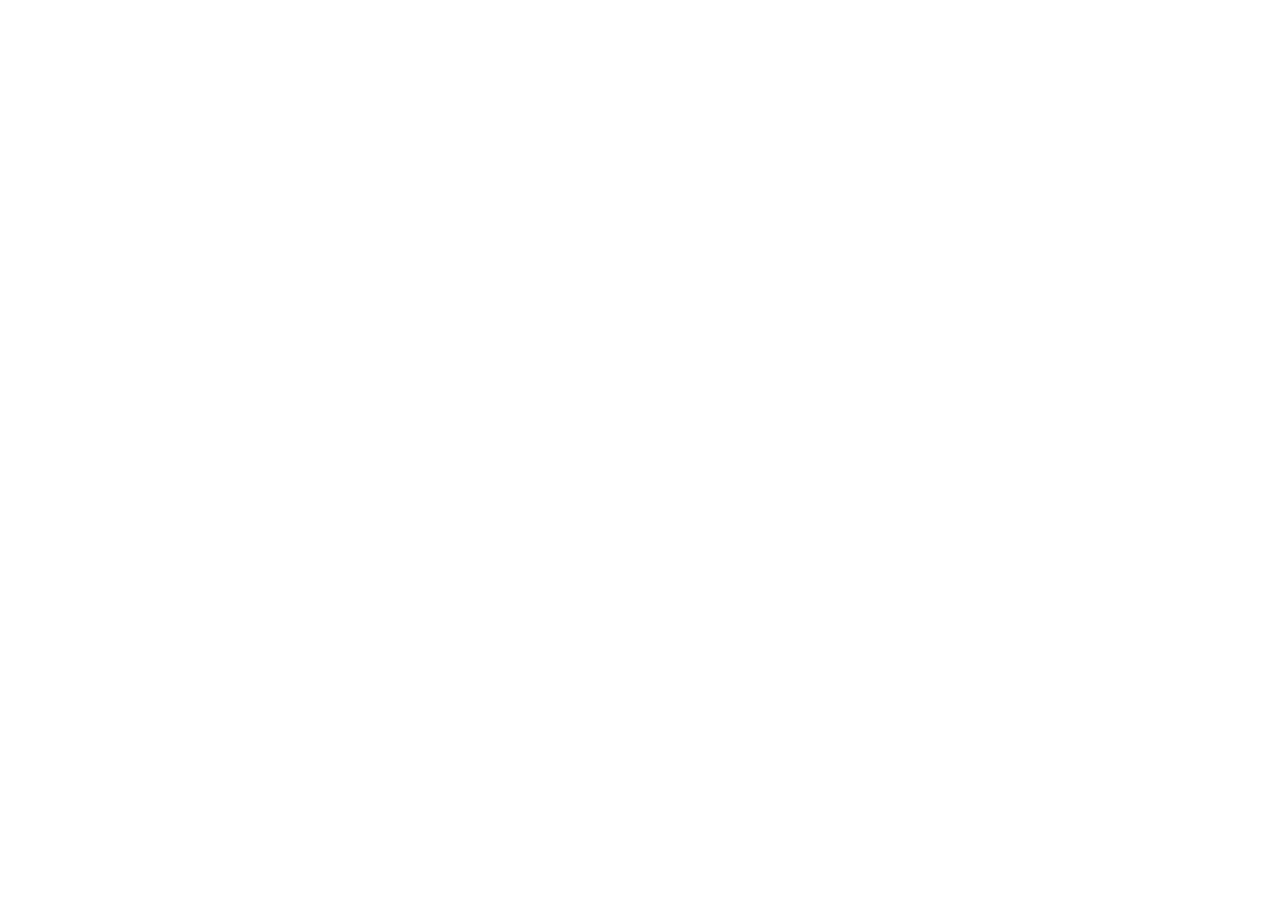
==== index.html @ a7c4357a "Add files via upload" ====
<!doctype html>
<html lang="en" class="scroll-smooth">
  <head>
    <meta charset="UTF-8" />
    <meta name="viewport" content="width=device-width, initial-scale=1.0" />
    <title>Khukuri Arena – Free Fire Tournament App for Android</title>
    <meta
      name="description"
      content="Download Khukuri Arena APK (v1.0) – Nepal's dedicated Free Fire tournament app. Compete in daily custom rooms, track match points, and win prize pools via eSewa & Khalti."
    />
    <meta name="keywords" content="Khukuri Arena, Free Fire tournament Nepal, Free Fire custom room Nepal, download Khukuri Arena APK, Free Fire esports Nepal, eSewa Free Fire, Khalti Free Fire" />
    <meta name="author" content="Duo Pixel Studio" />
    <meta name="robots" content="index, follow" />
    <meta name="theme-color" content="#0a0a0a" />

    <!-- Canonical URL placeholder -->
    <link rel="canonical" href="https://khukuriarena.com/" id="canonical-url" />

    <!-- Favicon using official Khukuri Arena logo -->
    <link rel="icon" type="image/png" href="/Khukuri_Arena_Logo_512x512.png" />
    <link rel="apple-touch-icon" href="/Khukuri_Arena_Logo_512x512.png" />

    <!-- Open Graph Metadata -->
    <meta property="og:type" content="website" />
    <meta property="og:site_name" content="Khukuri Arena" />
    <meta property="og:title" content="Khukuri Arena – Free Fire Tournament App for Android" />
    <meta
      property="og:description"
      content="Download Khukuri Arena APK (v1.0) – Compete in Free Fire custom room tournaments, track player points, and claim your victory with Khukuri Arena."
    />
    <meta property="og:image" content="/Khukuri_Arena_Logo_512x512.png" />
    <meta property="og:url" content="https://khukuriarena.com/" />

    <!-- Twitter / X Card Metadata -->
    <meta name="twitter:card" content="summary_large_image" />
    <meta name="twitter:title" content="Khukuri Arena – Free Fire Tournament App for Android" />
    <meta
      name="twitter:description"
      content="Download Khukuri Arena APK (v1.0) – Nepal's Free Fire tournament platform. Daily custom matches, secure room access, and instant wallet rewards."
    />
    <meta name="twitter:image" content="/Khukuri_Arena_Logo_512x512.png" />

    <!-- Google Fonts for Esports Display and Legible Body -->
    <link rel="preconnect" href="https://fonts.googleapis.com" />
    <link rel="preconnect" href="https://fonts.gstatic.com" crossorigin />
    <link
      href="https://fonts.googleapis.com/css2?family=Plus+Jakarta+Sans:wght@400;500;600;700&family=Rajdhani:wght@600;700;800&display=swap"
      rel="stylesheet"
    />

    <!-- SoftwareApplication Schema.org JSON-LD Structured Data -->
    <script type="application/ld+json">
    {
      "@context": "https://schema.org",
      "@type": "SoftwareApplication",
      "name": "Khukuri Arena",
      "headline": "Khukuri Arena – Free Fire Tournament App for Android",
      "applicationCategory": "GameApplication",
      "operatingSystem": "Android",
      "fileSize": "27.5MB",
      "softwareVersion": "1.0",
      "description": "Android esports tournament application for Free Fire players in Nepal. Offers scheduled match rooms, points tracking, and local payment integration with eSewa and Khalti.",
      "image": "https://khukuriarena.com/Khukuri_Arena_Logo_512x512.png",
      "screenshot": "https://khukuriarena.com/Khukuri_Arena_Logo_512x512.png",
      "author": {
        "@type": "Organization",
        "name": "Duo Pixel Studio"
      },
      "offers": {
        "@type": "Offer",
        "price": "0",
        "priceCurrency": "NPR"
      },
      "downloadUrl": "https://khukuriarena.com/#download"
    }
    </script>
  </head>
  <body class="bg-[#070709] text-[#e2e8f0] font-sans antialiased selection:bg-red-600 selection:text-white">
    <div id="root"></div>
    <script type="module" src="/src/main.tsx"></script>
  </body>
</html>
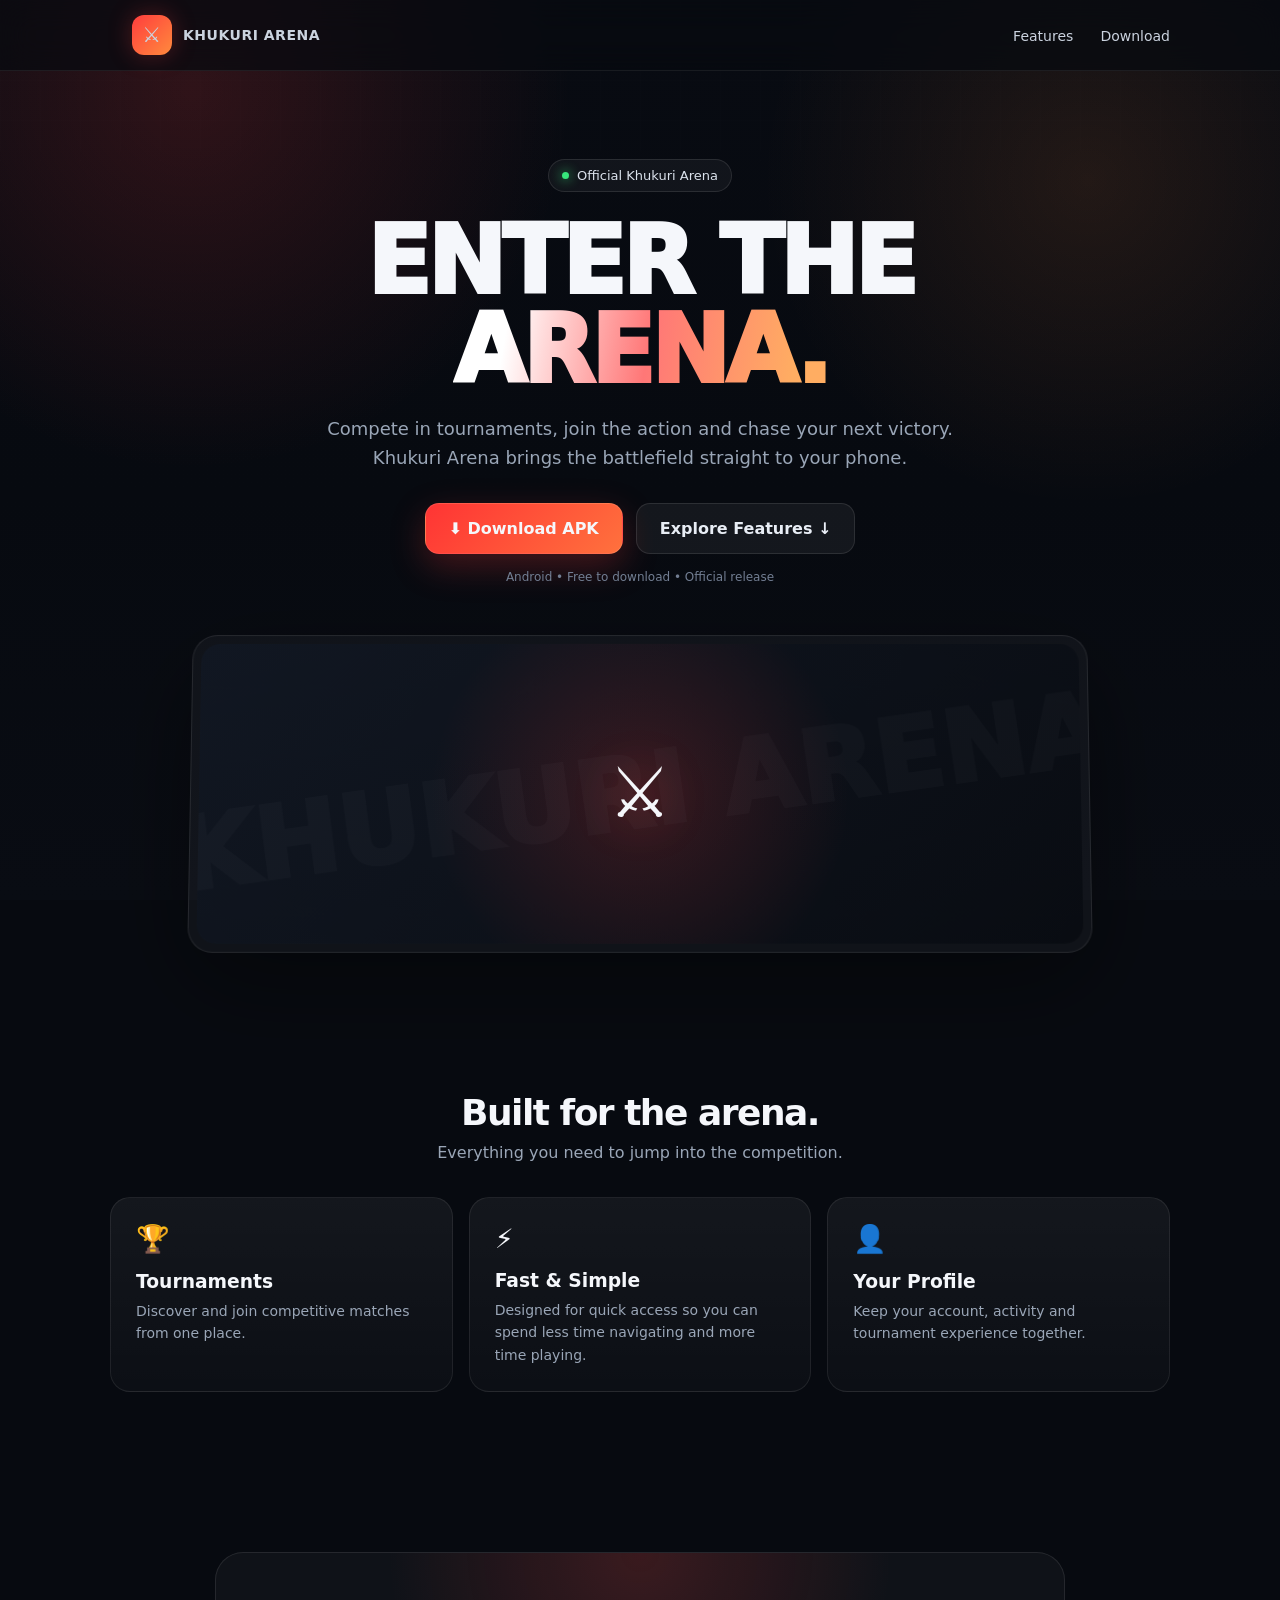
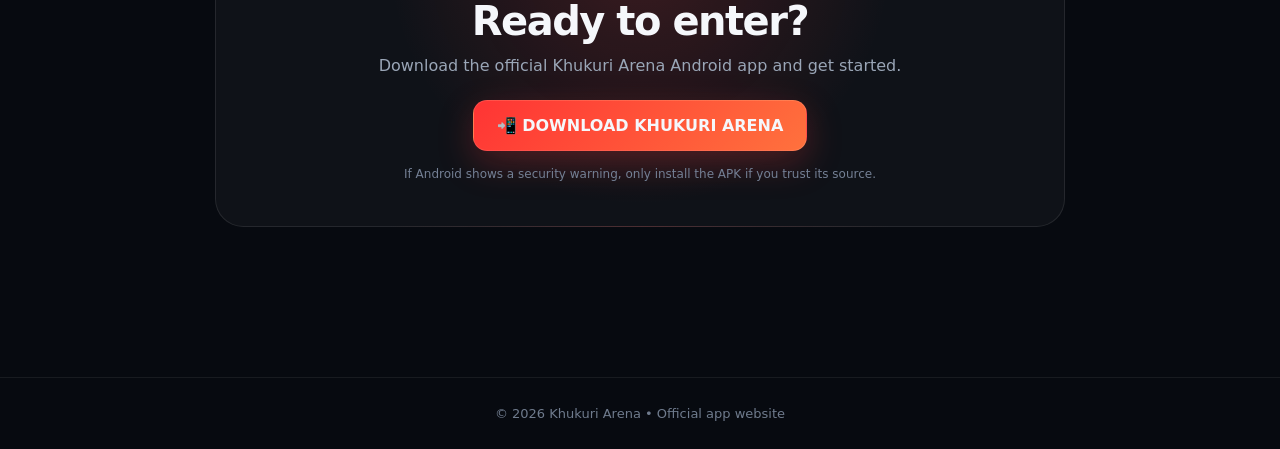
==== commit 072658a6: "Add files via upload" ====
--- a/index.html
+++ b/index.html
@@ -1,83 +1,103 @@
-<!doctype html>
-<html lang="en" class="scroll-smooth">
-  <head>
-    <meta charset="UTF-8" />
-    <meta name="viewport" content="width=device-width, initial-scale=1.0" />
-    <title>Khukuri Arena – Free Fire Tournament App for Android</title>
-    <meta
-      name="description"
-      content="Download Khukuri Arena APK (v1.0) – Nepal's dedicated Free Fire tournament app. Compete in daily custom rooms, track match points, and win prize pools via eSewa & Khalti."
-    />
-    <meta name="keywords" content="Khukuri Arena, Free Fire tournament Nepal, Free Fire custom room Nepal, download Khukuri Arena APK, Free Fire esports Nepal, eSewa Free Fire, Khalti Free Fire" />
-    <meta name="author" content="Duo Pixel Studio" />
-    <meta name="robots" content="index, follow" />
-    <meta name="theme-color" content="#0a0a0a" />
+<!DOCTYPE html>
+<html lang="en">
+<head>
+<meta charset="UTF-8">
+<meta name="viewport" content="width=device-width, initial-scale=1.0">
+<meta name="theme-color" content="#080b12">
+<title>Khukuri Arena — Official</title>
+<style>
+*{box-sizing:border-box;margin:0;padding:0}
+:root{--bg:#070a10;--card:#101621;--text:#f5f7fb;--muted:#9aa6b7;--accent:#ff3d3d;--accent2:#ff8a3d}
+html{scroll-behavior:smooth}
+body{font-family:Inter,system-ui,-apple-system,Segoe UI,Roboto,Arial,sans-serif;background:var(--bg);color:var(--text);overflow-x:hidden}
+body:before{content:"";position:fixed;inset:0;z-index:-2;background:radial-gradient(circle at 15% 10%,rgba(255,61,61,.16),transparent 28%),radial-gradient(circle at 85% 20%,rgba(255,138,61,.11),transparent 25%),linear-gradient(180deg,#080b12,#070a10 55%,#090c13)}
+body:after{content:"";position:fixed;inset:0;z-index:-1;opacity:.08;background-image:linear-gradient(rgba(255,255,255,.12) 1px,transparent 1px),linear-gradient(90deg,rgba(255,255,255,.12) 1px,transparent 1px);background-size:40px 40px;mask-image:linear-gradient(to bottom,black,transparent 80%)}
+a{text-decoration:none;color:inherit}
+.nav{position:sticky;top:0;z-index:20;background:rgba(7,10,16,.72);backdrop-filter:blur(16px);border-bottom:1px solid rgba(255,255,255,.07)}
+.nav-inner{max-width:1100px;margin:auto;padding:15px 20px;display:flex;align-items:center;justify-content:space-between}
+.brand{display:flex;align-items:center;gap:11px;font-weight:900;letter-spacing:.5px}
+.logo{width:40px;height:40px;border-radius:12px;display:grid;place-items:center;background:linear-gradient(135deg,var(--accent),var(--accent2));box-shadow:0 0 25px rgba(255,61,61,.28);font-size:21px}
+.nav a{color:#cbd3df;font-size:14px;margin-left:22px}
+.hero{max-width:1100px;margin:auto;padding:88px 20px 70px;text-align:center;position:relative}
+.pill{display:inline-flex;gap:8px;align-items:center;padding:8px 13px;border:1px solid rgba(255,255,255,.1);background:rgba(255,255,255,.045);border-radius:999px;color:#dbe2ec;font-size:13px;animation:rise .7s ease both}
+.dot{width:7px;height:7px;background:#37e67c;border-radius:50%;box-shadow:0 0 12px #37e67c}
+h1{font-size:clamp(48px,9vw,94px);line-height:.95;letter-spacing:-4px;margin:25px auto 18px;font-weight:950;max-width:950px}
+.gradient{background:linear-gradient(100deg,#fff 15%,#ff7777 52%,#ffad62 90%);-webkit-background-clip:text;background-clip:text;color:transparent}
+.hero p{max-width:650px;margin:0 auto;color:var(--muted);font-size:18px;line-height:1.65}
+.actions{display:flex;justify-content:center;gap:13px;flex-wrap:wrap;margin-top:30px}
+.btn{display:inline-flex;align-items:center;justify-content:center;gap:10px;padding:15px 23px;border-radius:14px;font-weight:850;border:1px solid rgba(255,255,255,.1);transition:.2s;cursor:pointer}
+.btn:hover{transform:translateY(-3px)}
+.primary{background:linear-gradient(135deg,#ff3434,#ff713d);box-shadow:0 12px 35px rgba(255,61,61,.25)}
+.secondary{background:rgba(255,255,255,.055);color:#e8edf5}
+.meta{margin-top:16px;color:#748095;font-size:12px}
+.preview{max-width:900px;margin:50px auto 0;padding:8px;border:1px solid rgba(255,255,255,.09);border-radius:25px;background:rgba(255,255,255,.035);box-shadow:0 30px 100px rgba(0,0,0,.45);transform:perspective(900px) rotateX(2deg)}
+.preview-inner{height:300px;border-radius:19px;display:grid;place-items:center;background:radial-gradient(circle at center,rgba(255,61,61,.18),transparent 45%),linear-gradient(135deg,#111722,#090c12);overflow:hidden;position:relative}
+.preview-inner:before{content:"KHUKURI ARENA";position:absolute;font-size:clamp(45px,9vw,100px);font-weight:950;color:rgba(255,255,255,.025);white-space:nowrap;transform:rotate(-8deg)}
+.sword{font-size:70px;filter:drop-shadow(0 0 25px rgba(255,75,55,.45));animation:float 3s ease-in-out infinite}
+section{max-width:1100px;margin:auto;padding:70px 20px}
+.section-title{text-align:center;font-size:36px;margin-bottom:10px;letter-spacing:-1.5px}
+.section-sub{text-align:center;color:var(--muted);margin-bottom:35px}
+.grid{display:grid;grid-template-columns:repeat(3,1fr);gap:16px}
+.card{background:linear-gradient(180deg,rgba(255,255,255,.055),rgba(255,255,255,.025));border:1px solid rgba(255,255,255,.08);border-radius:20px;padding:25px;transition:.25s}
+.card:hover{transform:translateY(-5px);border-color:rgba(255,90,70,.35)}
+.icon{font-size:27px;margin-bottom:16px}.card h3{margin-bottom:8px}.card p{color:var(--muted);line-height:1.6;font-size:14px}
+.download{margin:20px auto 80px;max-width:850px;padding:45px 25px;text-align:center;border-radius:28px;background:radial-gradient(circle at 50% 0,rgba(255,61,61,.18),transparent 50%),rgba(255,255,255,.035);border:1px solid rgba(255,255,255,.09)}
+.download h2{font-size:40px;letter-spacing:-1.5px}.download p{color:var(--muted);margin:12px 0 25px}
+footer{border-top:1px solid rgba(255,255,255,.07);padding:28px 20px;text-align:center;color:#6f7b8d;font-size:13px}
+@keyframes rise{from{opacity:0;transform:translateY(15px)}to{opacity:1;transform:none}}
+@keyframes float{0%,100%{transform:translateY(0) rotate(-8deg)}50%{transform:translateY(-12px) rotate(-4deg)}}
+@media(max-width:700px){.nav a{display:none}.hero{padding-top:65px}h1{letter-spacing:-2.5px}.hero p{font-size:16px}.grid{grid-template-columns:1fr}.preview-inner{height:220px}.download h2{font-size:31px}}
+</style>
+</head>
+<body>
 
-    <!-- Canonical URL placeholder -->
-    <link rel="canonical" href="https://khukuriarena.com/" id="canonical-url" />
+<nav class="nav">
+  <div class="nav-inner">
+    <a class="brand" href="#"><span class="logo">⚔</span> KHUKURI ARENA</a>
+    <div>
+      <a href="#features">Features</a>
+      <a href="#download">Download</a>
+    </div>
+  </div>
+</nav>
 
-    <!-- Favicon using official Khukuri Arena logo -->
-    <link rel="icon" type="image/png" href="/Khukuri_Arena_Logo_512x512.png" />
-    <link rel="apple-touch-icon" href="/Khukuri_Arena_Logo_512x512.png" />
+<header class="hero">
+  <div class="pill"><span class="dot"></span> Official Khukuri Arena</div>
+  <h1>ENTER THE <span class="gradient">ARENA.</span></h1>
+  <p>Compete in tournaments, join the action and chase your next victory. Khukuri Arena brings the battlefield straight to your phone.</p>
+  <div class="actions">
+    <a class="btn primary" href="khukuri-arena.apk" download>⬇ Download APK</a>
+    <a class="btn secondary" href="#features">Explore Features ↓</a>
+  </div>
+  <div class="meta">Android • Free to download • Official release</div>
 
-    <!-- Open Graph Metadata -->
-    <meta property="og:type" content="website" />
-    <meta property="og:site_name" content="Khukuri Arena" />
-    <meta property="og:title" content="Khukuri Arena – Free Fire Tournament App for Android" />
-    <meta
-      property="og:description"
-      content="Download Khukuri Arena APK (v1.0) – Compete in Free Fire custom room tournaments, track player points, and claim your victory with Khukuri Arena."
-    />
-    <meta property="og:image" content="/Khukuri_Arena_Logo_512x512.png" />
-    <meta property="og:url" content="https://khukuriarena.com/" />
+  <div class="preview">
+    <div class="preview-inner"><div class="sword">⚔️</div></div>
+  </div>
+</header>
 
-    <!-- Twitter / X Card Metadata -->
-    <meta name="twitter:card" content="summary_large_image" />
-    <meta name="twitter:title" content="Khukuri Arena – Free Fire Tournament App for Android" />
-    <meta
-      name="twitter:description"
-      content="Download Khukuri Arena APK (v1.0) – Nepal's Free Fire tournament platform. Daily custom matches, secure room access, and instant wallet rewards."
-    />
-    <meta name="twitter:image" content="/Khukuri_Arena_Logo_512x512.png" />
+<section id="features">
+  <h2 class="section-title">Built for the arena.</h2>
+  <p class="section-sub">Everything you need to jump into the competition.</p>
+  <div class="grid">
+    <div class="card"><div class="icon">🏆</div><h3>Tournaments</h3><p>Discover and join competitive matches from one place.</p></div>
+    <div class="card"><div class="icon">⚡</div><h3>Fast & Simple</h3><p>Designed for quick access so you can spend less time navigating and more time playing.</p></div>
+    <div class="card"><div class="icon">👤</div><h3>Your Profile</h3><p>Keep your account, activity and tournament experience together.</p></div>
+  </div>
+</section>
 
-    <!-- Google Fonts for Esports Display and Legible Body -->
-    <link rel="preconnect" href="https://fonts.googleapis.com" />
-    <link rel="preconnect" href="https://fonts.gstatic.com" crossorigin />
-    <link
-      href="https://fonts.googleapis.com/css2?family=Plus+Jakarta+Sans:wght@400;500;600;700&family=Rajdhani:wght@600;700;800&display=swap"
-      rel="stylesheet"
-    />
+<section id="download">
+  <div class="download">
+    <h2>Ready to enter?</h2>
+    <p>Download the official Khukuri Arena Android app and get started.</p>
+    <a class="btn primary" href="khukuri-arena.apk" download>📲 DOWNLOAD KHUKURI ARENA</a>
+    <div class="meta">If Android shows a security warning, only install the APK if you trust its source.</div>
+  </div>
+</section>
 
-    <!-- SoftwareApplication Schema.org JSON-LD Structured Data -->
-    <script type="application/ld+json">
-    {
-      "@context": "https://schema.org",
-      "@type": "SoftwareApplication",
-      "name": "Khukuri Arena",
-      "headline": "Khukuri Arena – Free Fire Tournament App for Android",
-      "applicationCategory": "GameApplication",
-      "operatingSystem": "Android",
-      "fileSize": "27.5MB",
-      "softwareVersion": "1.0",
-      "description": "Android esports tournament application for Free Fire players in Nepal. Offers scheduled match rooms, points tracking, and local payment integration with eSewa and Khalti.",
-      "image": "https://khukuriarena.com/Khukuri_Arena_Logo_512x512.png",
-      "screenshot": "https://khukuriarena.com/Khukuri_Arena_Logo_512x512.png",
-      "author": {
-        "@type": "Organization",
-        "name": "Duo Pixel Studio"
-      },
-      "offers": {
-        "@type": "Offer",
-        "price": "0",
-        "priceCurrency": "NPR"
-      },
-      "downloadUrl": "https://khukuriarena.com/#download"
-    }
-    </script>
-  </head>
-  <body class="bg-[#070709] text-[#e2e8f0] font-sans antialiased selection:bg-red-600 selection:text-white">
-    <div id="root"></div>
-    <script type="module" src="/src/main.tsx"></script>
-  </body>
+<footer>
+  © 2026 Khukuri Arena • Official app website
+</footer>
+
+</body>
 </html>
-
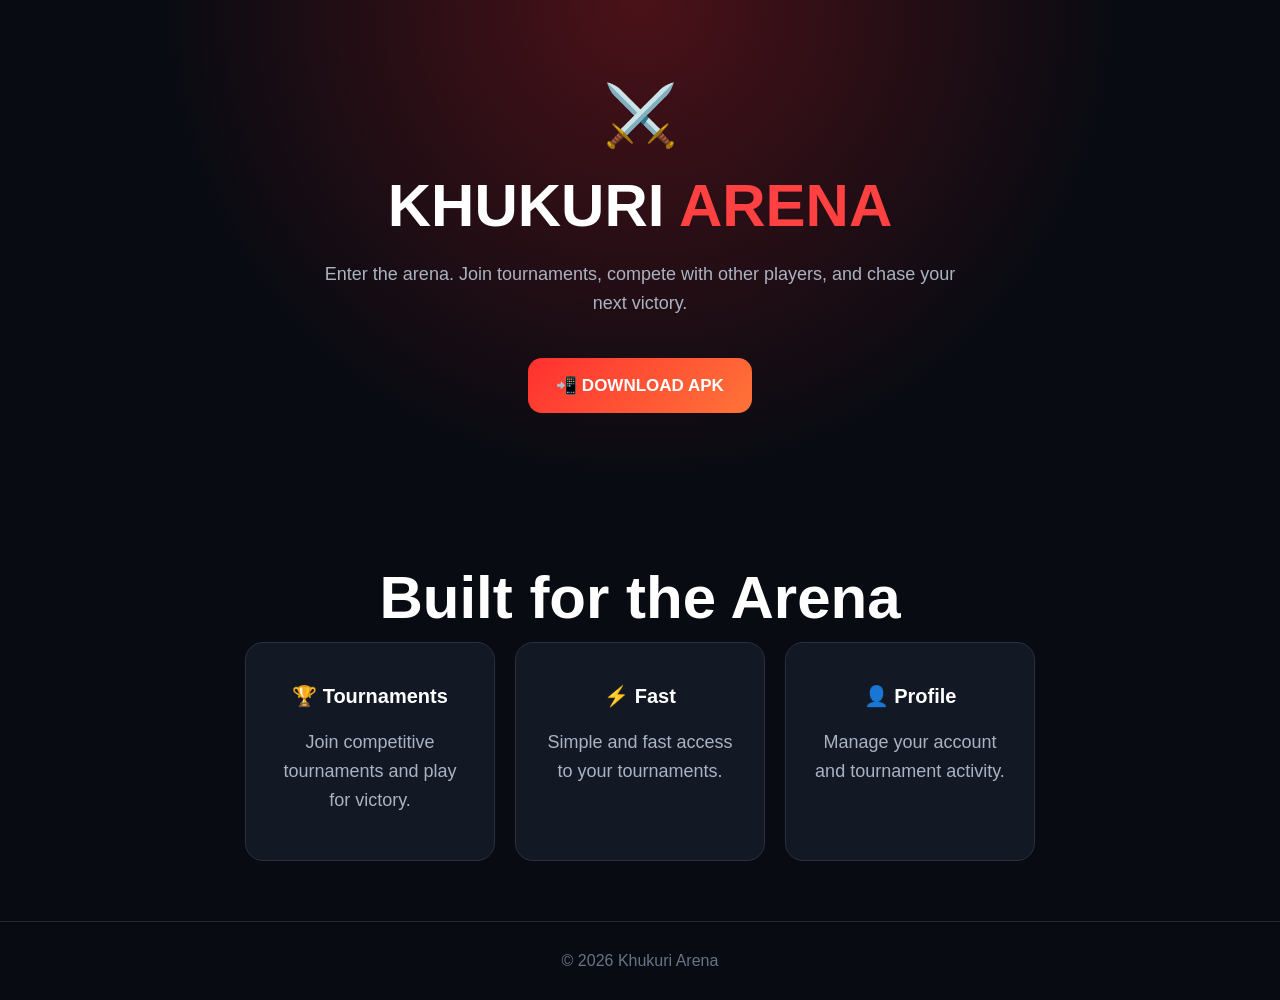
==== commit 24021d2c: "Update index.html" ====
--- a/index.html
+++ b/index.html
@@ -1,103 +1,158 @@
 <!DOCTYPE html>
-<html lang="en">
+<html>
 <head>
-<meta charset="UTF-8">
-<meta name="viewport" content="width=device-width, initial-scale=1.0">
-<meta name="theme-color" content="#080b12">
-<title>Khukuri Arena — Official</title>
-<style>
-*{box-sizing:border-box;margin:0;padding:0}
-:root{--bg:#070a10;--card:#101621;--text:#f5f7fb;--muted:#9aa6b7;--accent:#ff3d3d;--accent2:#ff8a3d}
-html{scroll-behavior:smooth}
-body{font-family:Inter,system-ui,-apple-system,Segoe UI,Roboto,Arial,sans-serif;background:var(--bg);color:var(--text);overflow-x:hidden}
-body:before{content:"";position:fixed;inset:0;z-index:-2;background:radial-gradient(circle at 15% 10%,rgba(255,61,61,.16),transparent 28%),radial-gradient(circle at 85% 20%,rgba(255,138,61,.11),transparent 25%),linear-gradient(180deg,#080b12,#070a10 55%,#090c13)}
-body:after{content:"";position:fixed;inset:0;z-index:-1;opacity:.08;background-image:linear-gradient(rgba(255,255,255,.12) 1px,transparent 1px),linear-gradient(90deg,rgba(255,255,255,.12) 1px,transparent 1px);background-size:40px 40px;mask-image:linear-gradient(to bottom,black,transparent 80%)}
-a{text-decoration:none;color:inherit}
-.nav{position:sticky;top:0;z-index:20;background:rgba(7,10,16,.72);backdrop-filter:blur(16px);border-bottom:1px solid rgba(255,255,255,.07)}
-.nav-inner{max-width:1100px;margin:auto;padding:15px 20px;display:flex;align-items:center;justify-content:space-between}
-.brand{display:flex;align-items:center;gap:11px;font-weight:900;letter-spacing:.5px}
-.logo{width:40px;height:40px;border-radius:12px;display:grid;place-items:center;background:linear-gradient(135deg,var(--accent),var(--accent2));box-shadow:0 0 25px rgba(255,61,61,.28);font-size:21px}
-.nav a{color:#cbd3df;font-size:14px;margin-left:22px}
-.hero{max-width:1100px;margin:auto;padding:88px 20px 70px;text-align:center;position:relative}
-.pill{display:inline-flex;gap:8px;align-items:center;padding:8px 13px;border:1px solid rgba(255,255,255,.1);background:rgba(255,255,255,.045);border-radius:999px;color:#dbe2ec;font-size:13px;animation:rise .7s ease both}
-.dot{width:7px;height:7px;background:#37e67c;border-radius:50%;box-shadow:0 0 12px #37e67c}
-h1{font-size:clamp(48px,9vw,94px);line-height:.95;letter-spacing:-4px;margin:25px auto 18px;font-weight:950;max-width:950px}
-.gradient{background:linear-gradient(100deg,#fff 15%,#ff7777 52%,#ffad62 90%);-webkit-background-clip:text;background-clip:text;color:transparent}
-.hero p{max-width:650px;margin:0 auto;color:var(--muted);font-size:18px;line-height:1.65}
-.actions{display:flex;justify-content:center;gap:13px;flex-wrap:wrap;margin-top:30px}
-.btn{display:inline-flex;align-items:center;justify-content:center;gap:10px;padding:15px 23px;border-radius:14px;font-weight:850;border:1px solid rgba(255,255,255,.1);transition:.2s;cursor:pointer}
-.btn:hover{transform:translateY(-3px)}
-.primary{background:linear-gradient(135deg,#ff3434,#ff713d);box-shadow:0 12px 35px rgba(255,61,61,.25)}
-.secondary{background:rgba(255,255,255,.055);color:#e8edf5}
-.meta{margin-top:16px;color:#748095;font-size:12px}
-.preview{max-width:900px;margin:50px auto 0;padding:8px;border:1px solid rgba(255,255,255,.09);border-radius:25px;background:rgba(255,255,255,.035);box-shadow:0 30px 100px rgba(0,0,0,.45);transform:perspective(900px) rotateX(2deg)}
-.preview-inner{height:300px;border-radius:19px;display:grid;place-items:center;background:radial-gradient(circle at center,rgba(255,61,61,.18),transparent 45%),linear-gradient(135deg,#111722,#090c12);overflow:hidden;position:relative}
-.preview-inner:before{content:"KHUKURI ARENA";position:absolute;font-size:clamp(45px,9vw,100px);font-weight:950;color:rgba(255,255,255,.025);white-space:nowrap;transform:rotate(-8deg)}
-.sword{font-size:70px;filter:drop-shadow(0 0 25px rgba(255,75,55,.45));animation:float 3s ease-in-out infinite}
-section{max-width:1100px;margin:auto;padding:70px 20px}
-.section-title{text-align:center;font-size:36px;margin-bottom:10px;letter-spacing:-1.5px}
-.section-sub{text-align:center;color:var(--muted);margin-bottom:35px}
-.grid{display:grid;grid-template-columns:repeat(3,1fr);gap:16px}
-.card{background:linear-gradient(180deg,rgba(255,255,255,.055),rgba(255,255,255,.025));border:1px solid rgba(255,255,255,.08);border-radius:20px;padding:25px;transition:.25s}
-.card:hover{transform:translateY(-5px);border-color:rgba(255,90,70,.35)}
-.icon{font-size:27px;margin-bottom:16px}.card h3{margin-bottom:8px}.card p{color:var(--muted);line-height:1.6;font-size:14px}
-.download{margin:20px auto 80px;max-width:850px;padding:45px 25px;text-align:center;border-radius:28px;background:radial-gradient(circle at 50% 0,rgba(255,61,61,.18),transparent 50%),rgba(255,255,255,.035);border:1px solid rgba(255,255,255,.09)}
-.download h2{font-size:40px;letter-spacing:-1.5px}.download p{color:var(--muted);margin:12px 0 25px}
-footer{border-top:1px solid rgba(255,255,255,.07);padding:28px 20px;text-align:center;color:#6f7b8d;font-size:13px}
-@keyframes rise{from{opacity:0;transform:translateY(15px)}to{opacity:1;transform:none}}
-@keyframes float{0%,100%{transform:translateY(0) rotate(-8deg)}50%{transform:translateY(-12px) rotate(-4deg)}}
-@media(max-width:700px){.nav a{display:none}.hero{padding-top:65px}h1{letter-spacing:-2.5px}.hero p{font-size:16px}.grid{grid-template-columns:1fr}.preview-inner{height:220px}.download h2{font-size:31px}}
-</style>
+  <meta charset="UTF-8">
+  <meta name="viewport" content="width=device-width, initial-scale=1.0">
+  <title>Khukuri Arena</title>
+
+  <style>
+    * {
+      box-sizing: border-box;
+    }
+
+    body {
+      margin: 0;
+      min-height: 100vh;
+      background: #080b12;
+      color: white;
+      font-family: Arial, sans-serif;
+      text-align: center;
+    }
+
+    .hero {
+      padding: 80px 20px;
+      background:
+        radial-gradient(circle at top, #4b1118, #080b12 60%);
+    }
+
+    .logo {
+      font-size: 60px;
+      margin-bottom: 20px;
+    }
+
+    h1 {
+      font-size: 60px;
+      margin: 10px 0;
+    }
+
+    .red {
+      color: #ff4141;
+    }
+
+    p {
+      color: #aab3c2;
+      font-size: 18px;
+      line-height: 1.6;
+      max-width: 650px;
+      margin: 20px auto;
+    }
+
+    .download {
+      display: inline-block;
+      margin-top: 20px;
+      padding: 17px 28px;
+      background: linear-gradient(135deg, #ff3030, #ff7438);
+      color: white;
+      text-decoration: none;
+      border-radius: 14px;
+      font-weight: bold;
+      font-size: 17px;
+    }
+
+    .download:hover {
+      transform: scale(1.04);
+    }
+
+    .features {
+      max-width: 900px;
+      margin: auto;
+      padding: 60px 20px;
+    }
+
+    .cards {
+      display: flex;
+      gap: 20px;
+      justify-content: center;
+      flex-wrap: wrap;
+    }
+
+    .card {
+      width: 250px;
+      padding: 25px;
+      border-radius: 18px;
+      background: #121824;
+      border: 1px solid #293140;
+    }
+
+    .card h2 {
+      font-size: 20px;
+    }
+
+    footer {
+      padding: 30px;
+      color: #687486;
+      border-top: 1px solid #222936;
+    }
+
+    @media(max-width:600px) {
+      h1 {
+        font-size: 45px;
+      }
+    }
+  </style>
 </head>
+
 <body>
 
-<nav class="nav">
-  <div class="nav-inner">
-    <a class="brand" href="#"><span class="logo">⚔</span> KHUKURI ARENA</a>
-    <div>
-      <a href="#features">Features</a>
-      <a href="#download">Download</a>
+  <div class="hero">
+
+    <div class="logo">⚔️</div>
+
+    <h1>
+      KHUKURI <span class="red">ARENA</span>
+    </h1>
+
+    <p>
+      Enter the arena. Join tournaments, compete with other players,
+      and chase your next victory.
+    </p>
+
+    <a class="download" href="Khukuri-Arena.apk">
+      📲 DOWNLOAD APK
+    </a>
+
+  </div>
+
+
+  <div class="features">
+
+    <h1>Built for the Arena</h1>
+
+    <div class="cards">
+
+      <div class="card">
+        <h2>🏆 Tournaments</h2>
+        <p>Join competitive tournaments and play for victory.</p>
+      </div>
+
+      <div class="card">
+        <h2>⚡ Fast</h2>
+        <p>Simple and fast access to your tournaments.</p>
+      </div>
+
+      <div class="card">
+        <h2>👤 Profile</h2>
+        <p>Manage your account and tournament activity.</p>
+      </div>
+
     </div>
+
   </div>
-</nav>
 
-<header class="hero">
-  <div class="pill"><span class="dot"></span> Official Khukuri Arena</div>
-  <h1>ENTER THE <span class="gradient">ARENA.</span></h1>
-  <p>Compete in tournaments, join the action and chase your next victory. Khukuri Arena brings the battlefield straight to your phone.</p>
-  <div class="actions">
-    <a class="btn primary" href="khukuri-arena.apk" download>⬇ Download APK</a>
-    <a class="btn secondary" href="#features">Explore Features ↓</a>
-  </div>
-  <div class="meta">Android • Free to download • Official release</div>
 
-  <div class="preview">
-    <div class="preview-inner"><div class="sword">⚔️</div></div>
-  </div>
-</header>
-
-<section id="features">
-  <h2 class="section-title">Built for the arena.</h2>
-  <p class="section-sub">Everything you need to jump into the competition.</p>
-  <div class="grid">
-    <div class="card"><div class="icon">🏆</div><h3>Tournaments</h3><p>Discover and join competitive matches from one place.</p></div>
-    <div class="card"><div class="icon">⚡</div><h3>Fast & Simple</h3><p>Designed for quick access so you can spend less time navigating and more time playing.</p></div>
-    <div class="card"><div class="icon">👤</div><h3>Your Profile</h3><p>Keep your account, activity and tournament experience together.</p></div>
-  </div>
-</section>
-
-<section id="download">
-  <div class="download">
-    <h2>Ready to enter?</h2>
-    <p>Download the official Khukuri Arena Android app and get started.</p>
-    <a class="btn primary" href="khukuri-arena.apk" download>📲 DOWNLOAD KHUKURI ARENA</a>
-    <div class="meta">If Android shows a security warning, only install the APK if you trust its source.</div>
-  </div>
-</section>
-
-<footer>
-  © 2026 Khukuri Arena • Official app website
-</footer>
+  <footer>
+    © 2026 Khukuri Arena
+  </footer>
 
 </body>
 </html>
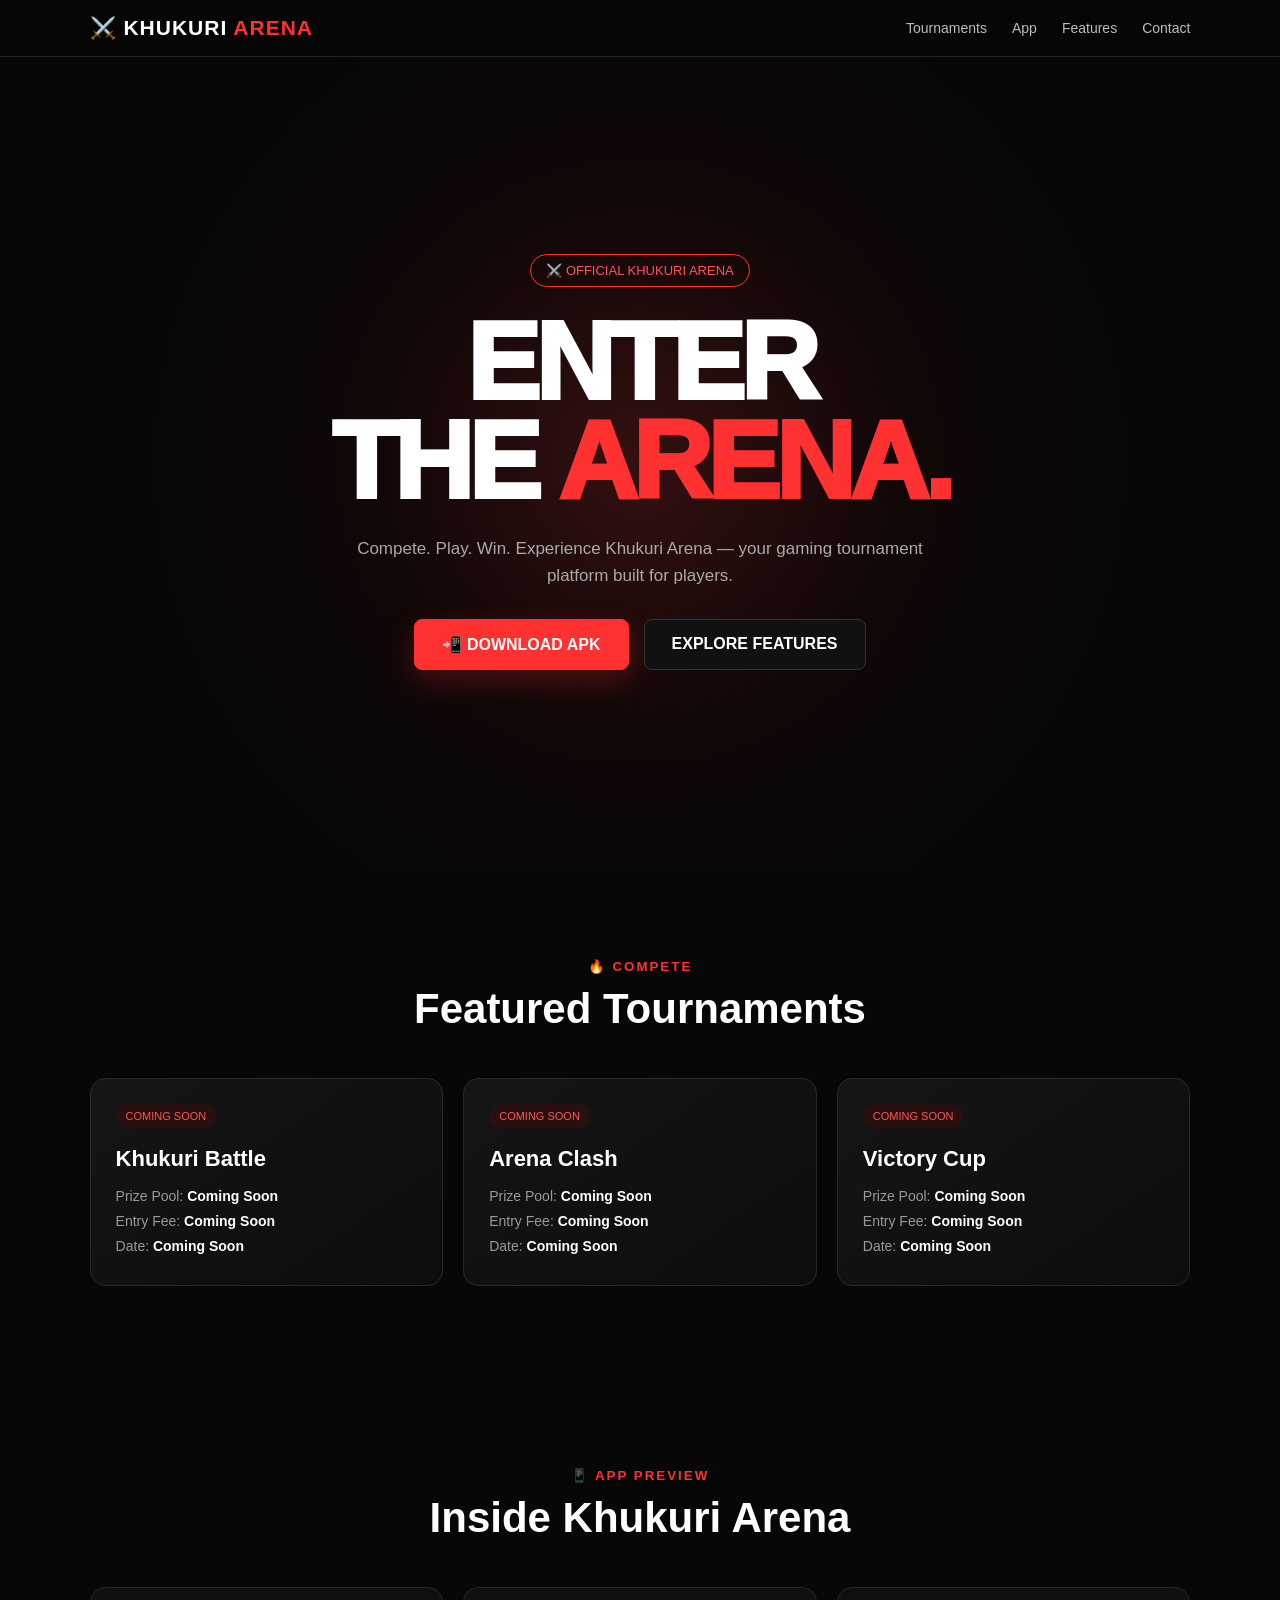
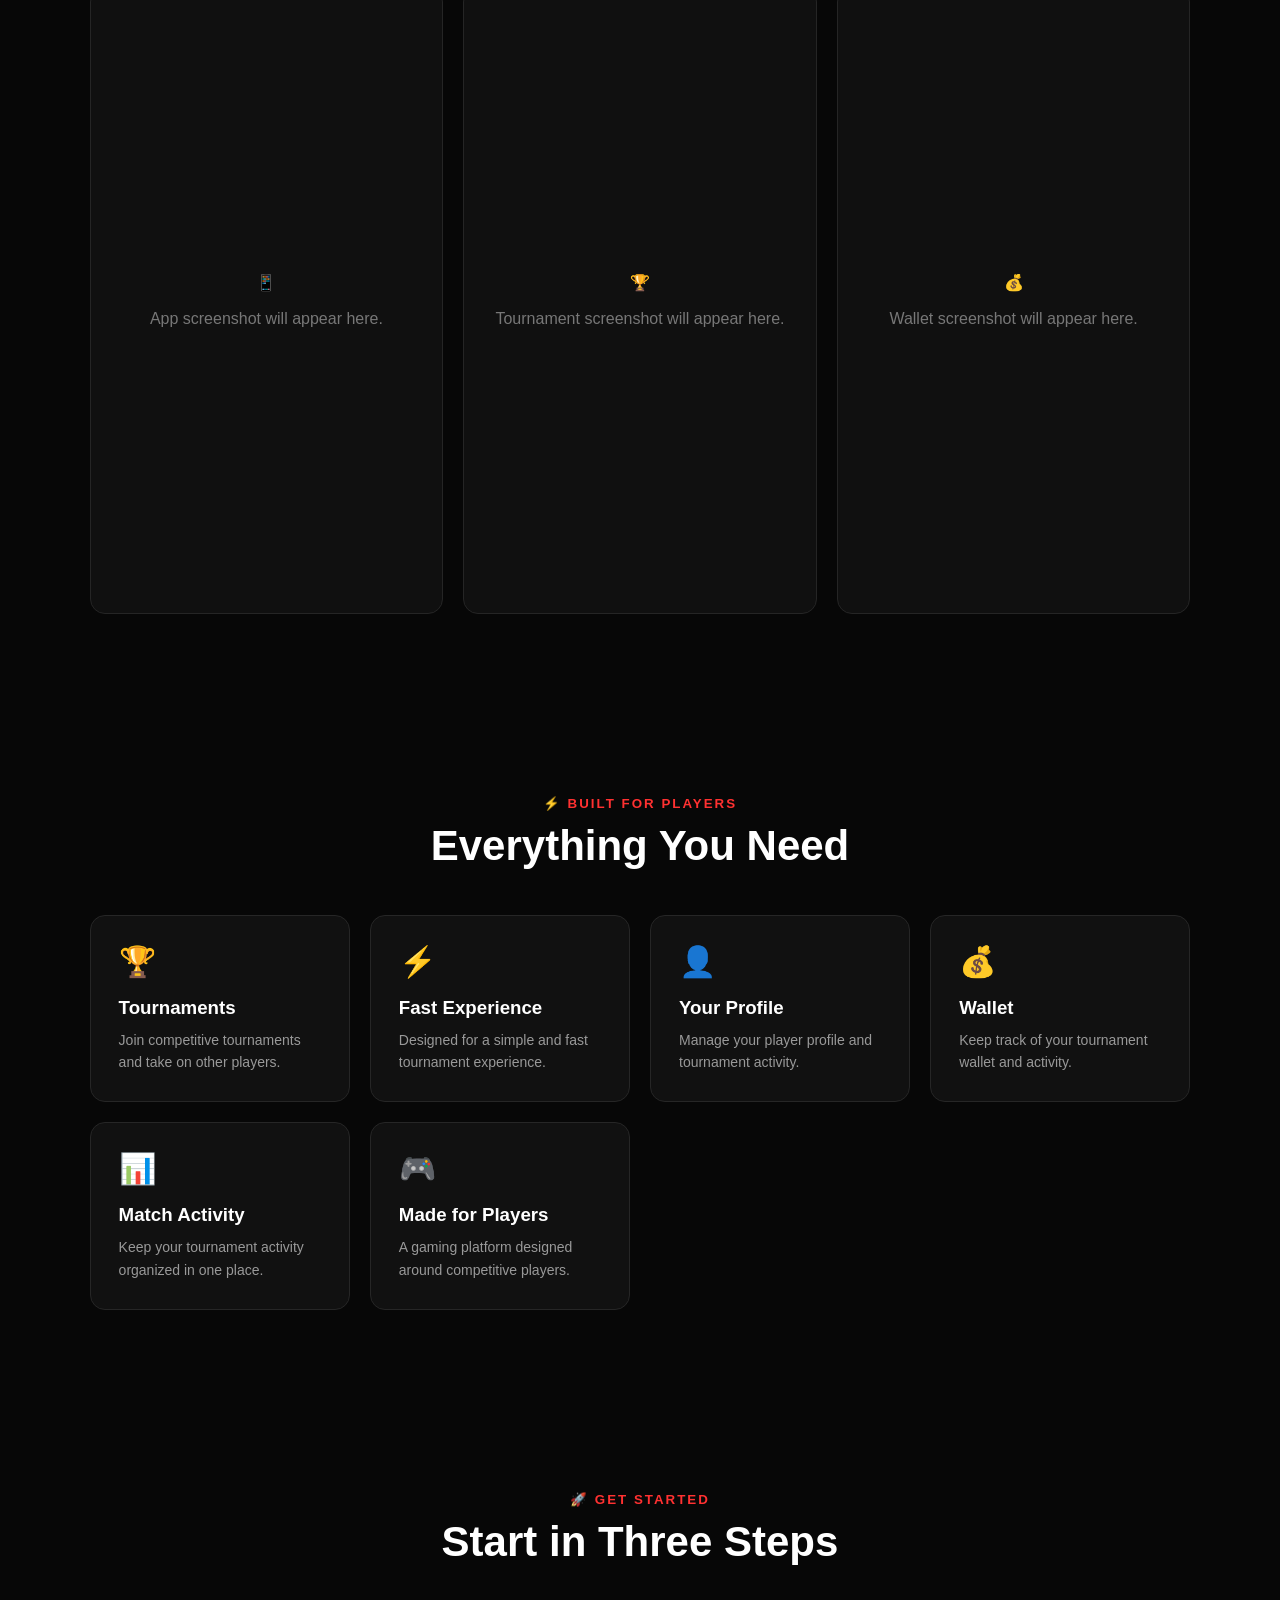
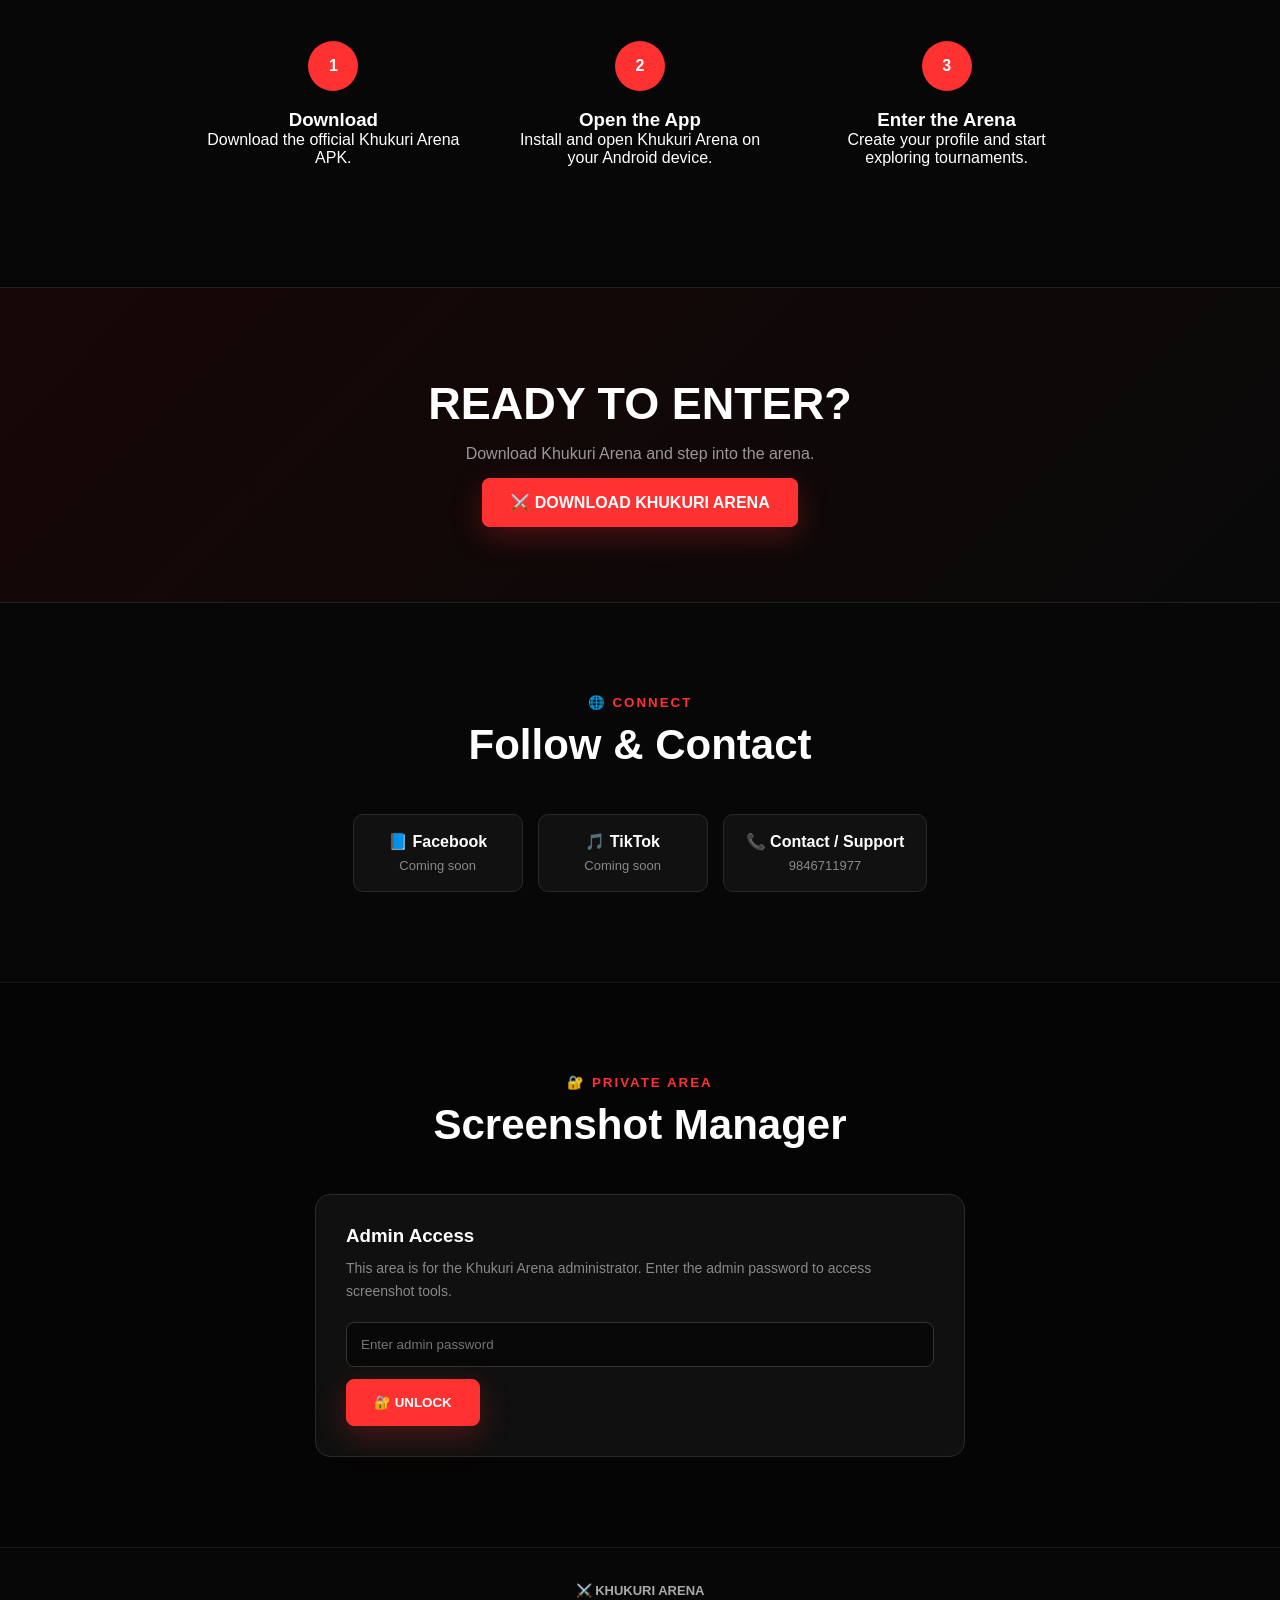
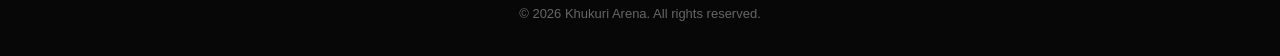
==== commit 396cd709: "Update index.html" ====
--- a/index.html
+++ b/index.html
@@ -1,158 +1,965 @@
 <!DOCTYPE html>
-<html>
+<html lang="en">
 <head>
-  <meta charset="UTF-8">
-  <meta name="viewport" content="width=device-width, initial-scale=1.0">
-  <title>Khukuri Arena</title>
-
-  <style>
-    * {
-      box-sizing: border-box;
+<meta charset="UTF-8">
+<meta name="viewport" content="width=device-width, initial-scale=1.0">
+<title>Khukuri Arena | Enter the Arena</title>
+
+<style>
+*{
+    margin:0;
+    padding:0;
+    box-sizing:border-box;
+    font-family:Arial,Helvetica,sans-serif;
+}
+
+html{
+    scroll-behavior:smooth;
+}
+
+body{
+    background:#070707;
+    color:#fff;
+    overflow-x:hidden;
+}
+
+a{
+    text-decoration:none;
+    color:inherit;
+}
+
+/* NAVBAR */
+nav{
+    position:sticky;
+    top:0;
+    z-index:1000;
+    width:100%;
+    padding:16px 7%;
+    display:flex;
+    justify-content:space-between;
+    align-items:center;
+    background:rgba(7,7,7,.94);
+    border-bottom:1px solid #222;
+    backdrop-filter:blur(10px);
+}
+
+.logo{
+    font-size:21px;
+    font-weight:900;
+    letter-spacing:1px;
+}
+
+.logo span{
+    color:#ff3131;
+}
+
+.nav-links{
+    display:flex;
+    gap:25px;
+    font-size:14px;
+    color:#bbb;
+}
+
+.nav-links a:hover{
+    color:#ff3131;
+}
+
+/* HERO */
+.hero{
+    min-height:90vh;
+    display:flex;
+    align-items:center;
+    justify-content:center;
+    text-align:center;
+    padding:80px 20px;
+    position:relative;
+    background:
+        radial-gradient(circle at center,#351010 0%,#110707 35%,#070707 70%);
+}
+
+.hero-content{
+    max-width:900px;
+}
+
+.badge{
+    display:inline-block;
+    padding:8px 15px;
+    border:1px solid #ff3131;
+    border-radius:30px;
+    color:#ff5555;
+    font-size:13px;
+    margin-bottom:25px;
+}
+
+.hero h1{
+    font-size:clamp(50px,10vw,110px);
+    line-height:.9;
+    font-weight:1000;
+    letter-spacing:-5px;
+}
+
+.hero h1 span{
+    color:#ff3131;
+}
+
+.hero p{
+    max-width:600px;
+    margin:25px auto;
+    color:#aaa;
+    font-size:17px;
+    line-height:1.6;
+}
+
+.buttons{
+    display:flex;
+    justify-content:center;
+    gap:15px;
+    flex-wrap:wrap;
+    margin-top:30px;
+}
+
+.btn{
+    padding:15px 27px;
+    border-radius:8px;
+    font-weight:bold;
+    border:1px solid #333;
+    transition:.2s;
+}
+
+.btn:hover{
+    transform:translateY(-3px);
+}
+
+.btn-primary{
+    background:#ff3131;
+    color:#fff;
+    border-color:#ff3131;
+    box-shadow:0 10px 30px rgba(255,49,49,.25);
+}
+
+.btn-secondary{
+    background:#111;
+}
+
+/* SECTION */
+section{
+    padding:90px 7%;
+}
+
+.section-title{
+    text-align:center;
+    margin-bottom:45px;
+}
+
+.section-title small{
+    color:#ff3131;
+    font-weight:bold;
+    letter-spacing:2px;
+}
+
+.section-title h2{
+    font-size:42px;
+    margin-top:10px;
+}
+
+/* TOURNAMENTS */
+.tournament-grid{
+    display:grid;
+    grid-template-columns:repeat(auto-fit,minmax(240px,1fr));
+    gap:20px;
+}
+
+.tournament-card{
+    background:linear-gradient(145deg,#151515,#0d0d0d);
+    border:1px solid #292929;
+    border-radius:15px;
+    padding:25px;
+    transition:.25s;
+}
+
+.tournament-card:hover{
+    transform:translateY(-5px);
+    border-color:#ff3131;
+}
+
+.tournament-status{
+    display:inline-block;
+    font-size:11px;
+    padding:6px 10px;
+    border-radius:20px;
+    background:#281010;
+    color:#ff5555;
+    margin-bottom:18px;
+}
+
+.tournament-card h3{
+    font-size:22px;
+    margin-bottom:12px;
+}
+
+.tournament-info{
+    color:#999;
+    line-height:1.8;
+    font-size:14px;
+}
+
+.tournament-info strong{
+    color:#fff;
+}
+
+/* SCREENSHOTS */
+.screenshot-grid{
+    display:grid;
+    grid-template-columns:repeat(auto-fit,minmax(220px,1fr));
+    gap:20px;
+}
+
+.screenshot-card{
+    background:#101010;
+    border:1px solid #252525;
+    border-radius:15px;
+    overflow:hidden;
+}
+
+.screenshot-card img{
+    width:100%;
+    display:block;
+    aspect-ratio:9/16;
+    object-fit:cover;
+    background:#181818;
+}
+
+.screenshot-placeholder{
+    aspect-ratio:9/16;
+    display:flex;
+    align-items:center;
+    justify-content:center;
+    text-align:center;
+    color:#777;
+    padding:25px;
+}
+
+/* FEATURES */
+.feature-grid{
+    display:grid;
+    grid-template-columns:repeat(auto-fit,minmax(220px,1fr));
+    gap:20px;
+}
+
+.feature{
+    background:#111;
+    border:1px solid #262626;
+    padding:28px;
+    border-radius:15px;
+    transition:.25s;
+}
+
+.feature:hover{
+    border-color:#ff3131;
+    transform:translateY(-5px);
+}
+
+.feature-icon{
+    font-size:30px;
+    margin-bottom:18px;
+}
+
+.feature h3{
+    margin-bottom:10px;
+}
+
+.feature p{
+    color:#999;
+    line-height:1.6;
+    font-size:14px;
+}
+
+/* STEPS */
+.steps{
+    max-width:900px;
+    margin:auto;
+    display:grid;
+    grid-template-columns:repeat(3,1fr);
+    gap:20px;
+}
+
+.step{
+    text-align:center;
+    padding:30px 15px;
+}
+
+.step-number{
+    width:50px;
+    height:50px;
+    display:flex;
+    align-items:center;
+    justify-content:center;
+    margin:0 auto 18px;
+    border-radius:50%;
+    background:#ff3131;
+    font-weight:bold;
+}
+
+/* DOWNLOAD */
+.download{
+    text-align:center;
+    background:linear-gradient(135deg,#180707,#090909);
+    border-top:1px solid #222;
+    border-bottom:1px solid #222;
+}
+
+.download h2{
+    font-size:45px;
+    margin-bottom:15px;
+}
+
+.download p{
+    color:#999;
+    margin-bottom:30px;
+}
+
+/* SOCIAL */
+.social-grid{
+    display:flex;
+    justify-content:center;
+    gap:15px;
+    flex-wrap:wrap;
+}
+
+.social{
+    min-width:170px;
+    padding:17px 22px;
+    border:1px solid #292929;
+    background:#111;
+    border-radius:10px;
+    text-align:center;
+    transition:.2s;
+}
+
+.social:hover{
+    border-color:#ff3131;
+    transform:translateY(-3px);
+}
+
+.social strong{
+    display:block;
+    margin-bottom:5px;
+}
+
+.social span{
+    color:#888;
+    font-size:13px;
+}
+
+/* ADMIN */
+.admin-section{
+    background:#050505;
+    border-top:1px solid #181818;
+}
+
+.admin-box{
+    max-width:650px;
+    margin:auto;
+    background:#101010;
+    border:1px solid #292929;
+    border-radius:15px;
+    padding:30px;
+}
+
+.admin-box h3{
+    margin-bottom:10px;
+}
+
+.admin-box p{
+    color:#888;
+    line-height:1.6;
+    font-size:14px;
+    margin-bottom:20px;
+}
+
+.admin-input{
+    width:100%;
+    padding:14px;
+    background:#080808;
+    border:1px solid #333;
+    border-radius:8px;
+    color:#fff;
+    outline:none;
+    margin-bottom:12px;
+}
+
+.admin-input:focus{
+    border-color:#ff3131;
+}
+
+.admin-panel{
+    display:none;
+    margin-top:25px;
+    padding-top:25px;
+    border-top:1px solid #292929;
+}
+
+.admin-panel.show{
+    display:block;
+}
+
+.upload-label{
+    display:block;
+    padding:16px;
+    border:1px dashed #555;
+    border-radius:10px;
+    text-align:center;
+    color:#aaa;
+    cursor:pointer;
+    margin-bottom:15px;
+}
+
+.upload-label:hover{
+    border-color:#ff3131;
+    color:#fff;
+}
+
+#imageInput{
+    display:none;
+}
+
+.admin-preview{
+    display:grid;
+    grid-template-columns:repeat(auto-fit,minmax(120px,1fr));
+    gap:10px;
+    margin-top:20px;
+}
+
+.admin-preview img{
+    width:100%;
+    aspect-ratio:9/16;
+    object-fit:cover;
+    border-radius:8px;
+    border:1px solid #333;
+}
+
+/* FOOTER */
+footer{
+    padding:35px 7%;
+    text-align:center;
+    color:#666;
+    font-size:13px;
+    border-top:1px solid #181818;
+}
+
+footer strong{
+    color:#aaa;
+}
+
+/* MOBILE */
+@media(max-width:700px){
+
+    nav{
+        padding:14px 5%;
     }
 
-    body {
-      margin: 0;
-      min-height: 100vh;
-      background: #080b12;
-      color: white;
-      font-family: Arial, sans-serif;
-      text-align: center;
+    .nav-links{
+        gap:12px;
+        font-size:12px;
     }
 
-    .hero {
-      padding: 80px 20px;
-      background:
-        radial-gradient(circle at top, #4b1118, #080b12 60%);
+    .hero{
+        min-height:82vh;
     }
 
-    .logo {
-      font-size: 60px;
-      margin-bottom: 20px;
+    .hero h1{
+        letter-spacing:-3px;
     }
 
-    h1 {
-      font-size: 60px;
-      margin: 10px 0;
+    section{
+        padding:65px 5%;
     }
 
-    .red {
-      color: #ff4141;
+    .section-title h2{
+        font-size:32px;
     }
 
-    p {
-      color: #aab3c2;
-      font-size: 18px;
-      line-height: 1.6;
-      max-width: 650px;
-      margin: 20px auto;
+    .steps{
+        grid-template-columns:1fr;
     }
 
-    .download {
-      display: inline-block;
-      margin-top: 20px;
-      padding: 17px 28px;
-      background: linear-gradient(135deg, #ff3030, #ff7438);
-      color: white;
-      text-decoration: none;
-      border-radius: 14px;
-      font-weight: bold;
-      font-size: 17px;
+    .download h2{
+        font-size:34px;
     }
-
-    .download:hover {
-      transform: scale(1.04);
+}
+</style>
+</head>
+
+<body>
+
+<!-- NAVIGATION -->
+<nav>
+    <div class="logo">⚔️ KHUKURI <span>ARENA</span></div>
+
+    <div class="nav-links">
+        <a href="#tournaments">Tournaments</a>
+        <a href="#screenshots">App</a>
+        <a href="#features">Features</a>
+        <a href="#contact">Contact</a>
+    </div>
+</nav>
+
+
+<!-- HERO -->
+<header class="hero">
+
+    <div class="hero-content">
+
+        <div class="badge">⚔️ OFFICIAL KHUKURI ARENA</div>
+
+        <h1>
+            ENTER<br>
+            THE <span>ARENA.</span>
+        </h1>
+
+        <p>
+            Compete. Play. Win. Experience Khukuri Arena —
+            your gaming tournament platform built for players.
+        </p>
+
+        <div class="buttons">
+
+            <a class="btn btn-primary"
+               href="Khukuri-Arena.apk"
+               download>
+                📲 DOWNLOAD APK
+            </a>
+
+            <a class="btn btn-secondary"
+               href="#features">
+                EXPLORE FEATURES
+            </a>
+
+        </div>
+
+    </div>
+
+</header>
+
+
+<!-- TOURNAMENT HIGHLIGHTS -->
+<section id="tournaments">
+
+    <div class="section-title">
+        <small>🔥 COMPETE</small>
+        <h2>Featured Tournaments</h2>
+    </div>
+
+    <div class="tournament-grid">
+
+        <div class="tournament-card">
+            <div class="tournament-status">COMING SOON</div>
+            <h3>Khukuri Battle</h3>
+
+            <div class="tournament-info">
+                Prize Pool: <strong>Coming Soon</strong><br>
+                Entry Fee: <strong>Coming Soon</strong><br>
+                Date: <strong>Coming Soon</strong>
+            </div>
+        </div>
+
+
+        <div class="tournament-card">
+            <div class="tournament-status">COMING SOON</div>
+            <h3>Arena Clash</h3>
+
+            <div class="tournament-info">
+                Prize Pool: <strong>Coming Soon</strong><br>
+                Entry Fee: <strong>Coming Soon</strong><br>
+                Date: <strong>Coming Soon</strong>
+            </div>
+        </div>
+
+
+        <div class="tournament-card">
+            <div class="tournament-status">COMING SOON</div>
+            <h3>Victory Cup</h3>
+
+            <div class="tournament-info">
+                Prize Pool: <strong>Coming Soon</strong><br>
+                Entry Fee: <strong>Coming Soon</strong><br>
+                Date: <strong>Coming Soon</strong>
+            </div>
+        </div>
+
+    </div>
+
+</section>
+
+
+<!-- APP SCREENSHOTS -->
+<section id="screenshots">
+
+    <div class="section-title">
+        <small>📱 APP PREVIEW</small>
+        <h2>Inside Khukuri Arena</h2>
+    </div>
+
+    <div class="screenshot-grid" id="publicScreenshots">
+
+        <div class="screenshot-card">
+            <div class="screenshot-placeholder">
+                📱<br><br>
+                App screenshot will appear here.
+            </div>
+        </div>
+
+        <div class="screenshot-card">
+            <div class="screenshot-placeholder">
+                🏆<br><br>
+                Tournament screenshot will appear here.
+            </div>
+        </div>
+
+        <div class="screenshot-card">
+            <div class="screenshot-placeholder">
+                💰<br><br>
+                Wallet screenshot will appear here.
+            </div>
+        </div>
+
+    </div>
+
+</section>
+
+
+<!-- FEATURES -->
+<section id="features">
+
+    <div class="section-title">
+        <small>⚡ BUILT FOR PLAYERS</small>
+        <h2>Everything You Need</h2>
+    </div>
+
+    <div class="feature-grid">
+
+        <div class="feature">
+            <div class="feature-icon">🏆</div>
+            <h3>Tournaments</h3>
+            <p>
+                Join competitive tournaments and take on other players.
+            </p>
+        </div>
+
+        <div class="feature">
+            <div class="feature-icon">⚡</div>
+            <h3>Fast Experience</h3>
+            <p>
+                Designed for a simple and fast tournament experience.
+            </p>
+        </div>
+
+        <div class="feature">
+            <div class="feature-icon">👤</div>
+            <h3>Your Profile</h3>
+            <p>
+                Manage your player profile and tournament activity.
+            </p>
+        </div>
+
+        <div class="feature">
+            <div class="feature-icon">💰</div>
+            <h3>Wallet</h3>
+            <p>
+                Keep track of your tournament wallet and activity.
+            </p>
+        </div>
+
+        <div class="feature">
+            <div class="feature-icon">📊</div>
+            <h3>Match Activity</h3>
+            <p>
+                Keep your tournament activity organized in one place.
+            </p>
+        </div>
+
+        <div class="feature">
+            <div class="feature-icon">🎮</div>
+            <h3>Made for Players</h3>
+            <p>
+                A gaming platform designed around competitive players.
+            </p>
+        </div>
+
+    </div>
+
+</section>
+
+
+<!-- HOW IT WORKS -->
+<section>
+
+    <div class="section-title">
+        <small>🚀 GET STARTED</small>
+        <h2>Start in Three Steps</h2>
+    </div>
+
+    <div class="steps">
+
+        <div class="step">
+            <div class="step-number">1</div>
+            <h3>Download</h3>
+            <p>Download the official Khukuri Arena APK.</p>
+        </div>
+
+        <div class="step">
+            <div class="step-number">2</div>
+            <h3>Open the App</h3>
+            <p>Install and open Khukuri Arena on your Android device.</p>
+        </div>
+
+        <div class="step">
+            <div class="step-number">3</div>
+            <h3>Enter the Arena</h3>
+            <p>Create your profile and start exploring tournaments.</p>
+        </div>
+
+    </div>
+
+</section>
+
+
+<!-- DOWNLOAD -->
+<section class="download">
+
+    <h2>READY TO ENTER?</h2>
+
+    <p>
+        Download Khukuri Arena and step into the arena.
+    </p>
+
+    <a class="btn btn-primary"
+       href="Khukuri-Arena.apk"
+       download>
+        ⚔️ DOWNLOAD KHUKURI ARENA
+    </a>
+
+</section>
+
+
+<!-- SOCIAL + CONTACT -->
+<section id="contact">
+
+    <div class="section-title">
+        <small>🌐 CONNECT</small>
+        <h2>Follow & Contact</h2>
+    </div>
+
+    <div class="social-grid">
+
+        <!-- Replace # with your real Facebook page URL -->
+        <a class="social"
+           href="#"
+           onclick="alert('Facebook page coming soon!'); return false;">
+            <strong>📘 Facebook</strong>
+            <span>Coming soon</span>
+        </a>
+
+
+        <!-- Replace # with your real TikTok URL -->
+        <a class="social"
+           href="#"
+           onclick="alert('TikTok page coming soon!'); return false;">
+            <strong>🎵 TikTok</strong>
+            <span>Coming soon</span>
+        </a>
+
+
+        <a class="social"
+           href="tel:+9779846711977">
+            <strong>📞 Contact / Support</strong>
+            <span>9846711977</span>
+        </a>
+
+    </div>
+
+</section>
+
+
+<!-- ADMIN SCREENSHOT MANAGER -->
+<section class="admin-section">
+
+    <div class="section-title">
+
+        <small>🔐 PRIVATE AREA</small>
+
+        <h2>Screenshot Manager</h2>
+
+    </div>
+
+
+    <div class="admin-box">
+
+        <h3>Admin Access</h3>
+
+        <p>
+            This area is for the Khukuri Arena administrator.
+            Enter the admin password to access screenshot tools.
+        </p>
+
+
+        <input
+            type="password"
+            id="adminPassword"
+            class="admin-input"
+            placeholder="Enter admin password"
+        >
+
+
+        <button
+            class="btn btn-primary"
+            onclick="unlockAdmin()">
+            🔐 UNLOCK
+        </button>
+
+
+        <div id="adminPanel" class="admin-panel">
+
+            <h3>📸 Add App Screenshots</h3>
+
+            <p>
+                Select screenshots from your device.
+                They will appear in the preview below.
+            </p>
+
+
+            <label
+                for="imageInput"
+                class="upload-label">
+
+                ➕ SELECT SCREENSHOTS
+
+            </label>
+
+
+            <input
+                id="imageInput"
+                type="file"
+                accept="image/*"
+                multiple
+                onchange="previewImages(event)"
+            >
+
+
+            <div
+                id="adminPreview"
+                class="admin-preview">
+            </div>
+
+        </div>
+
+    </div>
+
+</section>
+
+
+<!-- FOOTER -->
+<footer>
+
+    <p>
+        <strong>⚔️ KHUKURI ARENA</strong>
+    </p>
+
+    <p style="margin-top:8px;">
+        © 2026 Khukuri Arena. All rights reserved.
+    </p>
+
+</footer>
+
+
+<script>
+
+/*
+====================================================
+BASIC ADMIN SCREENSHOT MANAGER
+====================================================
+
+IMPORTANT:
+This is only a FRONT-END lock.
+
+Anyone who knows how to inspect website code can
+discover the password.
+
+For REAL private administration, use a backend.
+====================================================
+*/
+
+
+/*
+CHANGE THIS PASSWORD.
+
+Example:
+const ADMIN_PASSWORD = "your-new-password";
+*/
+
+const ADMIN_PASSWORD = "KHUKURI2026";
+
+
+function unlockAdmin(){
+
+    const entered =
+        document.getElementById("adminPassword").value;
+
+    if(entered === ADMIN_PASSWORD){
+
+        document
+            .getElementById("adminPanel")
+            .classList
+            .add("show");
+
+        alert("Admin access granted ⚔️");
+
+    }else{
+
+        alert("Wrong password.");
+
     }
 
-    .features {
-      max-width: 900px;
-      margin: auto;
-      padding: 60px 20px;
+}
+
+
+function previewImages(event){
+
+    const files = event.target.files;
+
+    const preview =
+        document.getElementById("adminPreview");
+
+    preview.innerHTML = "";
+
+    for(let i = 0; i < files.length; i++){
+
+        const file = files[i];
+
+        if(!file.type.startsWith("image/")){
+            continue;
+        }
+
+        const reader = new FileReader();
+
+        reader.onload = function(e){
+
+            const img =
+                document.createElement("img");
+
+            img.src = e.target.result;
+
+            preview.appendChild(img);
+
+        };
+
+        reader.readAsDataURL(file);
+
     }
 
-    .cards {
-      display: flex;
-      gap: 20px;
-      justify-content: center;
-      flex-wrap: wrap;
-    }
-
-    .card {
-      width: 250px;
-      padding: 25px;
-      border-radius: 18px;
-      background: #121824;
-      border: 1px solid #293140;
-    }
-
-    .card h2 {
-      font-size: 20px;
-    }
-
-    footer {
-      padding: 30px;
-      color: #687486;
-      border-top: 1px solid #222936;
-    }
-
-    @media(max-width:600px) {
-      h1 {
-        font-size: 45px;
-      }
-    }
-  </style>
-</head>
-
-<body>
-
-  <div class="hero">
-
-    <div class="logo">⚔️</div>
-
-    <h1>
-      KHUKURI <span class="red">ARENA</span>
-    </h1>
-
-    <p>
-      Enter the arena. Join tournaments, compete with other players,
-      and chase your next victory.
-    </p>
-
-    <a class="download" href="Khukuri-Arena.apk">
-      📲 DOWNLOAD APK
-    </a>
-
-  </div>
-
-
-  <div class="features">
-
-    <h1>Built for the Arena</h1>
-
-    <div class="cards">
-
-      <div class="card">
-        <h2>🏆 Tournaments</h2>
-        <p>Join competitive tournaments and play for victory.</p>
-      </div>
-
-      <div class="card">
-        <h2>⚡ Fast</h2>
-        <p>Simple and fast access to your tournaments.</p>
-      </div>
-
-      <div class="card">
-        <h2>👤 Profile</h2>
-        <p>Manage your account and tournament activity.</p>
-      </div>
-
-    </div>
-
-  </div>
-
-
-  <footer>
-    © 2026 Khukuri Arena
-  </footer>
+}
+
+</script>
 
 </body>
 </html>
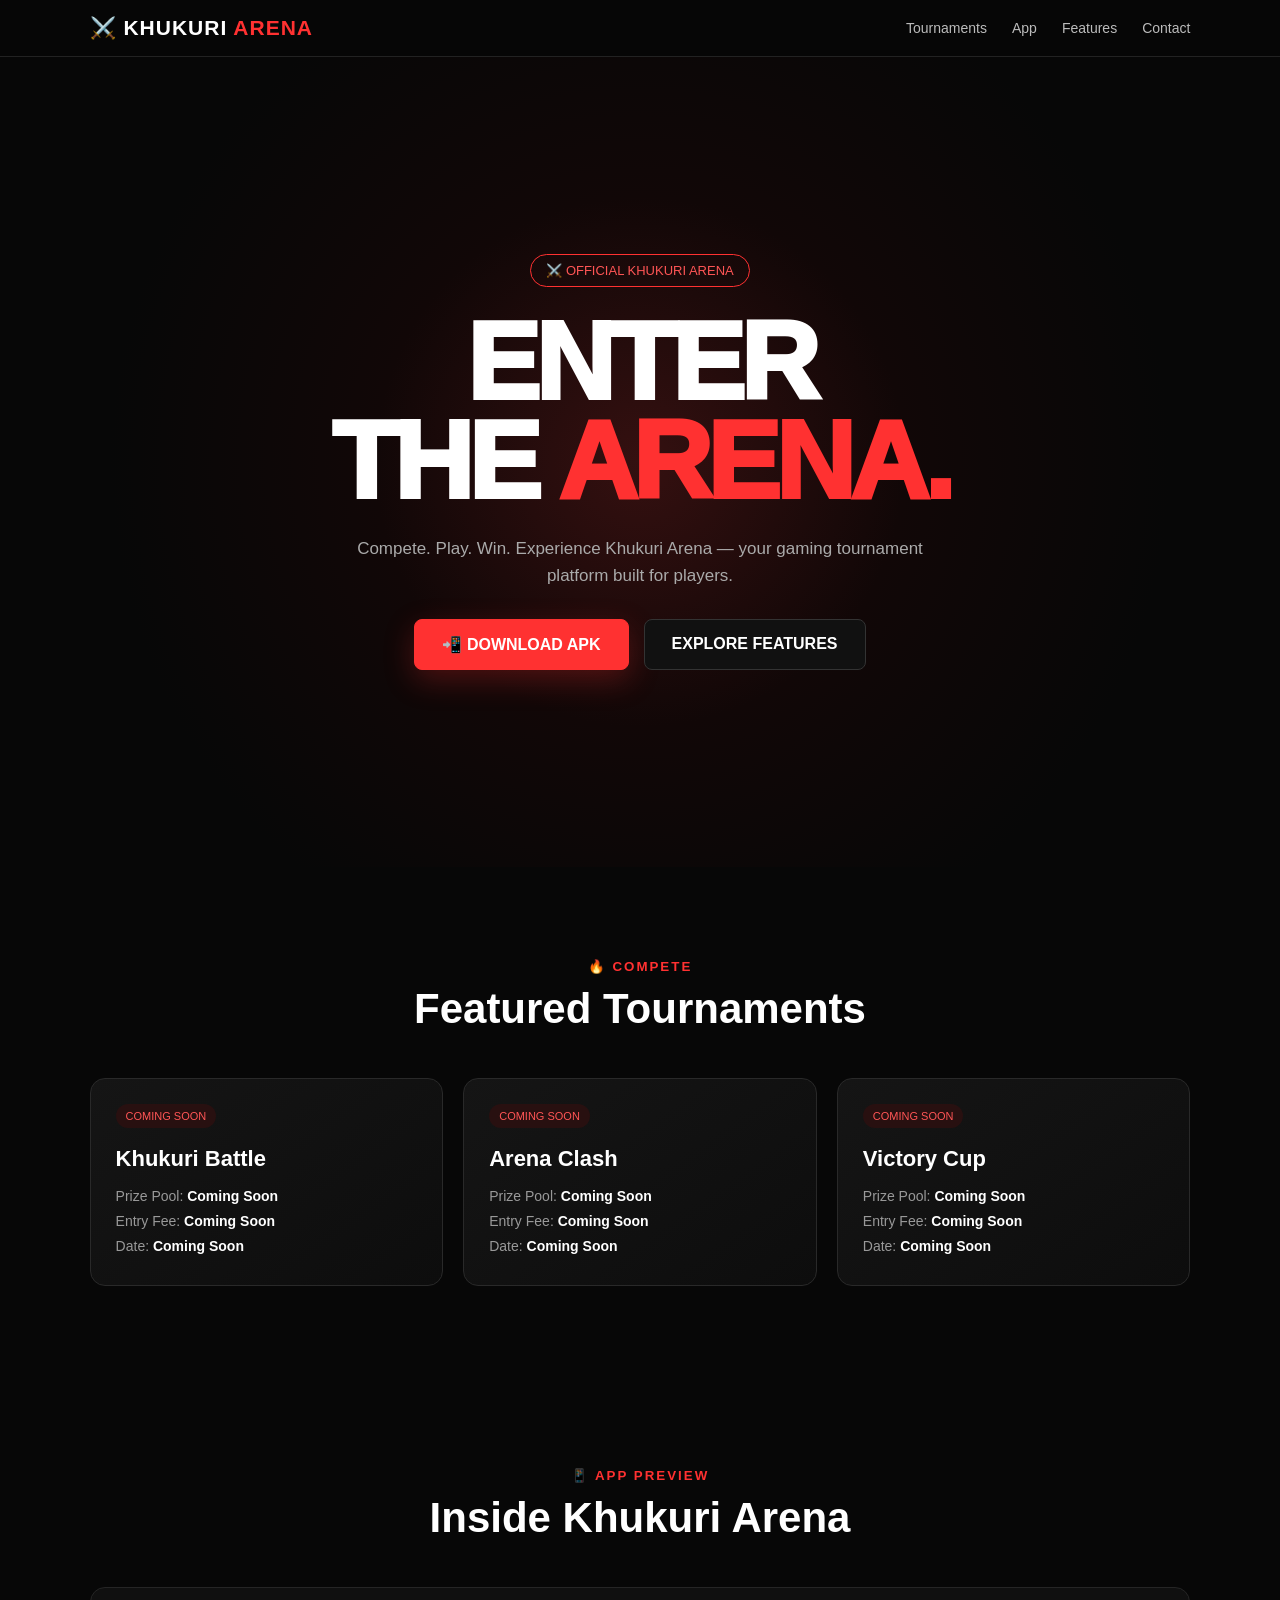
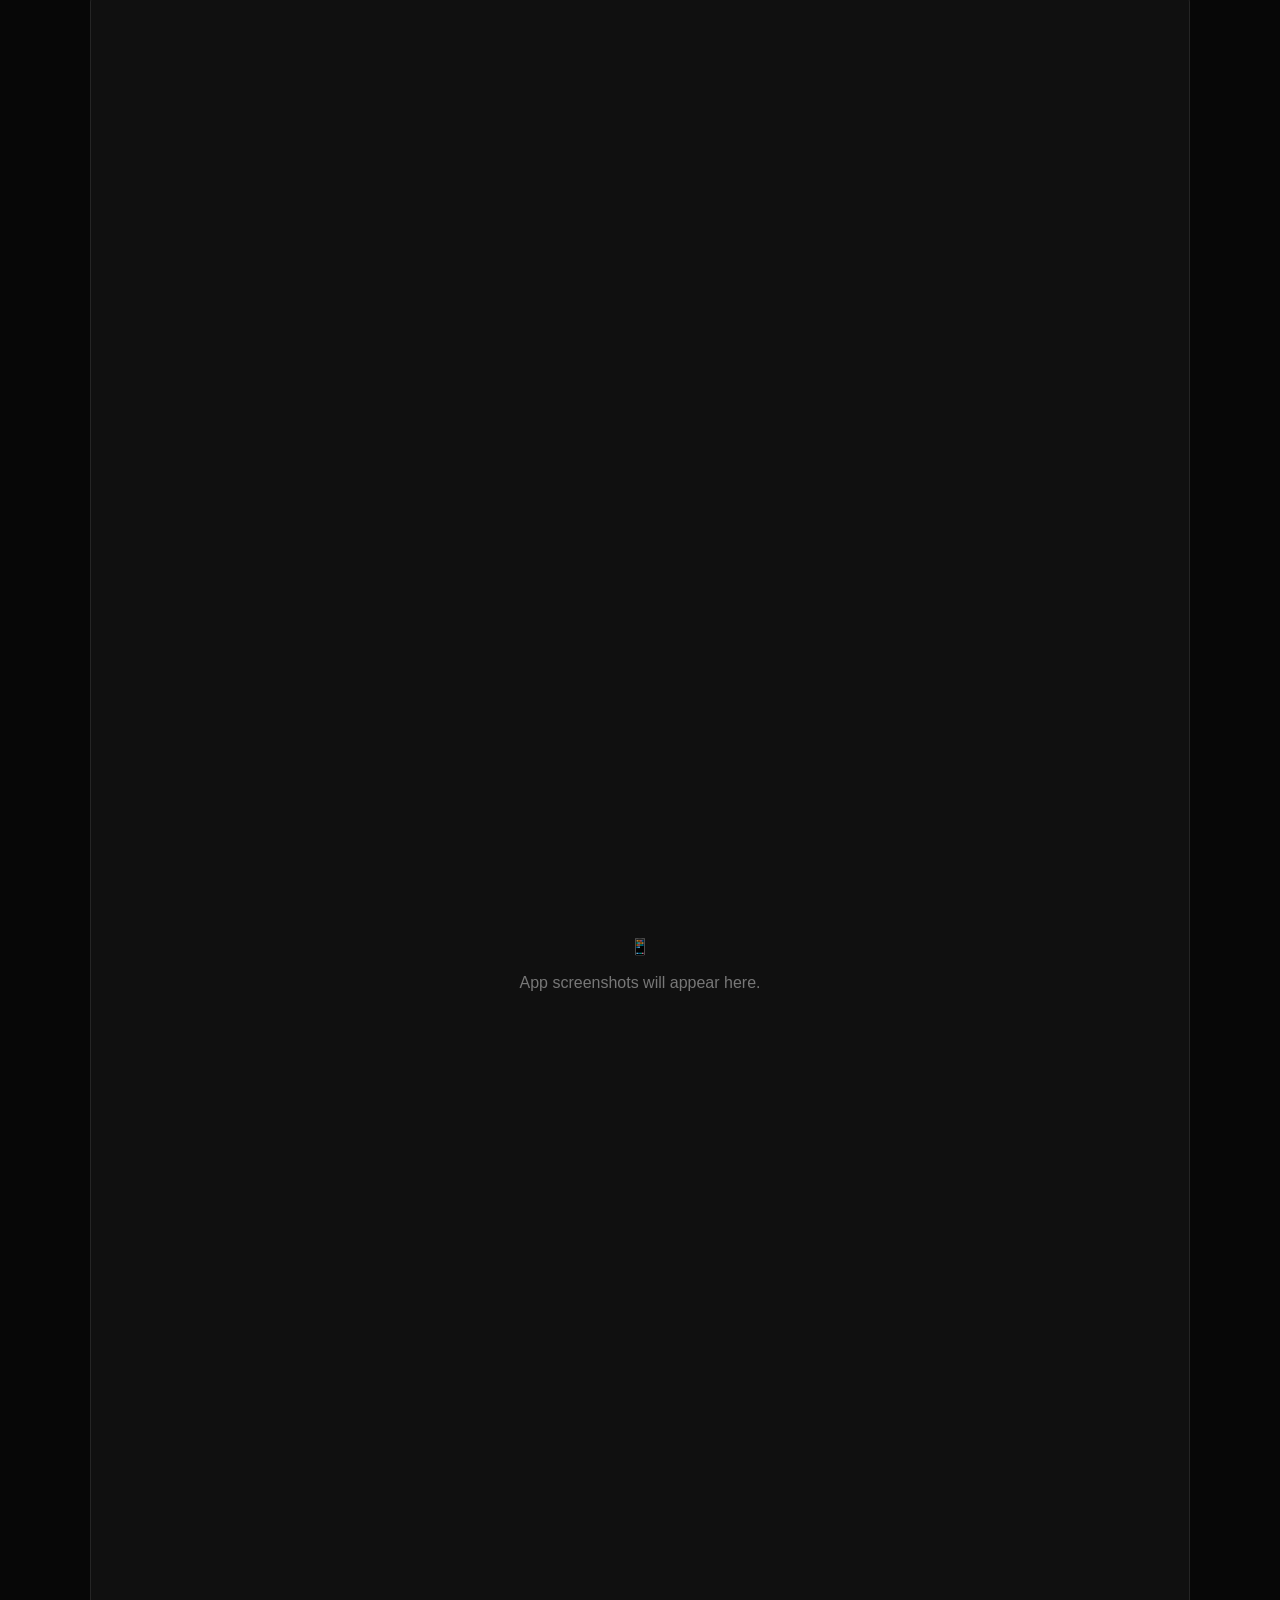
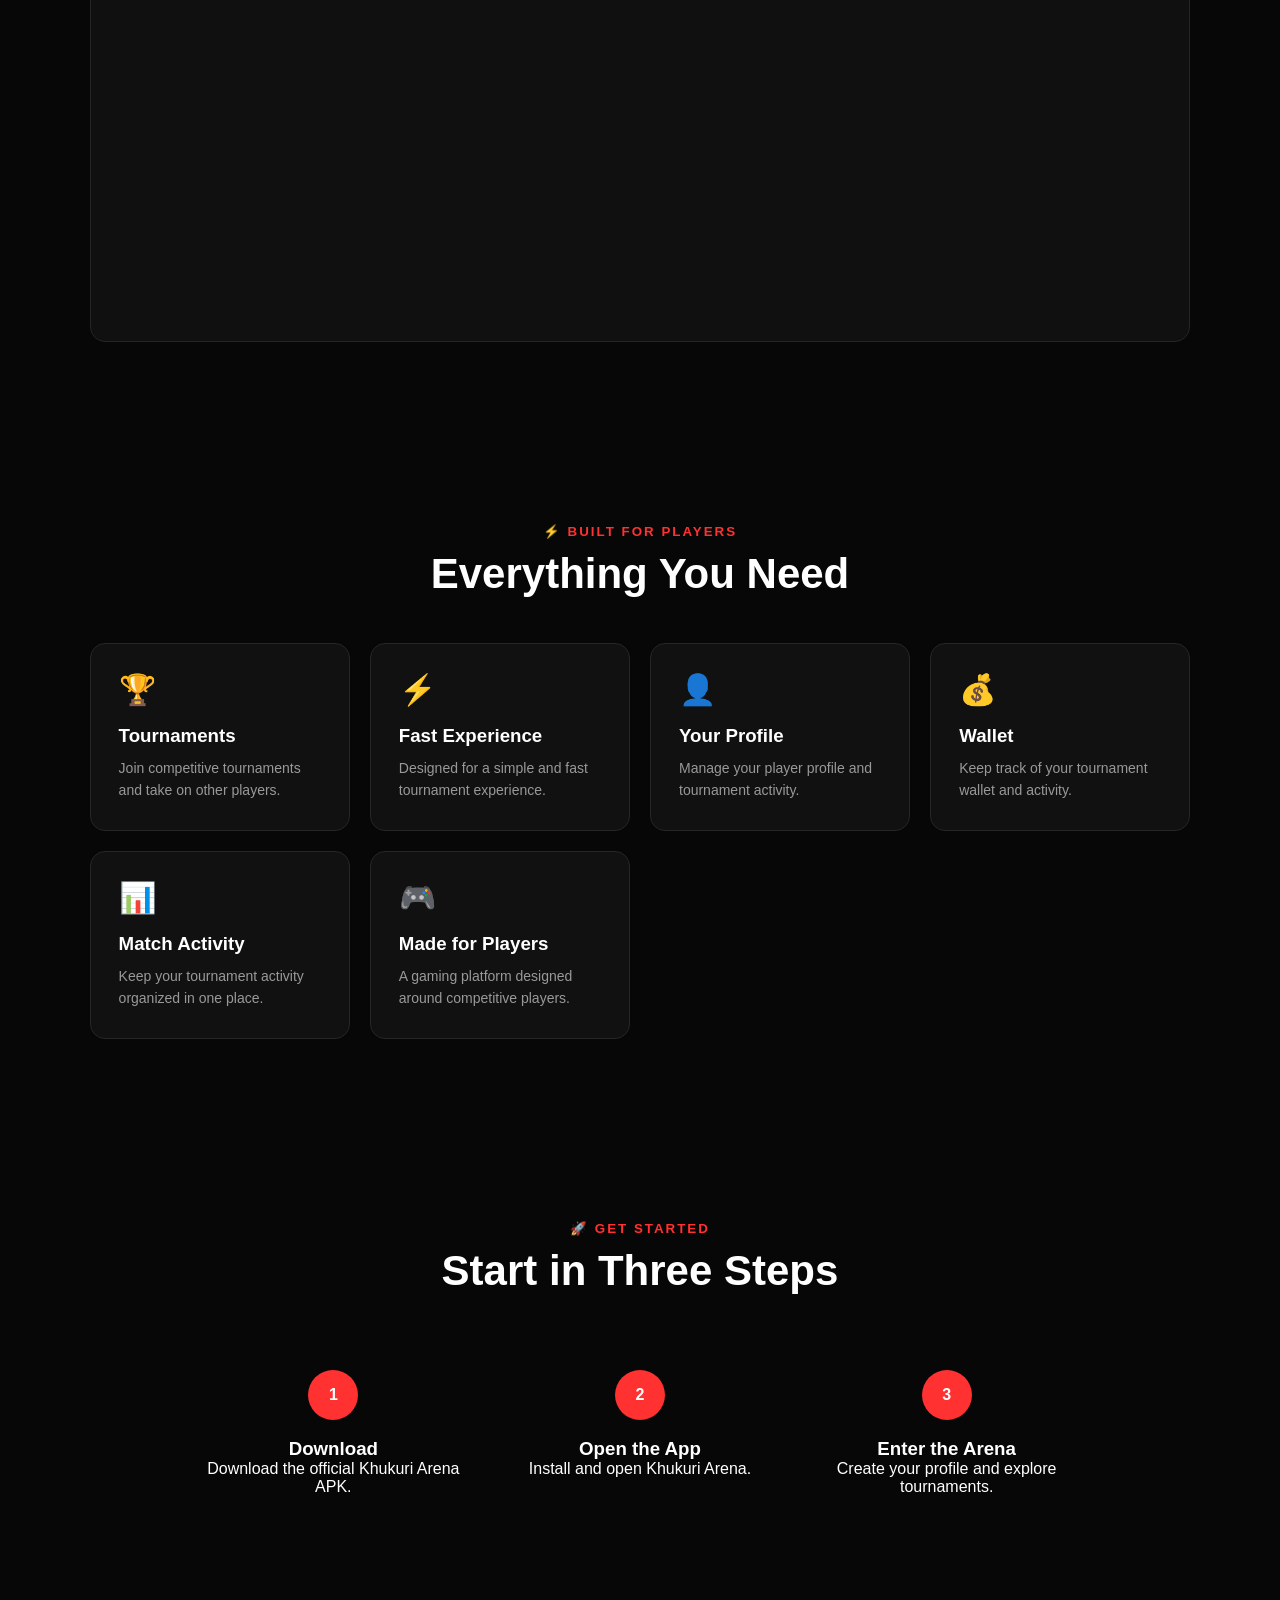
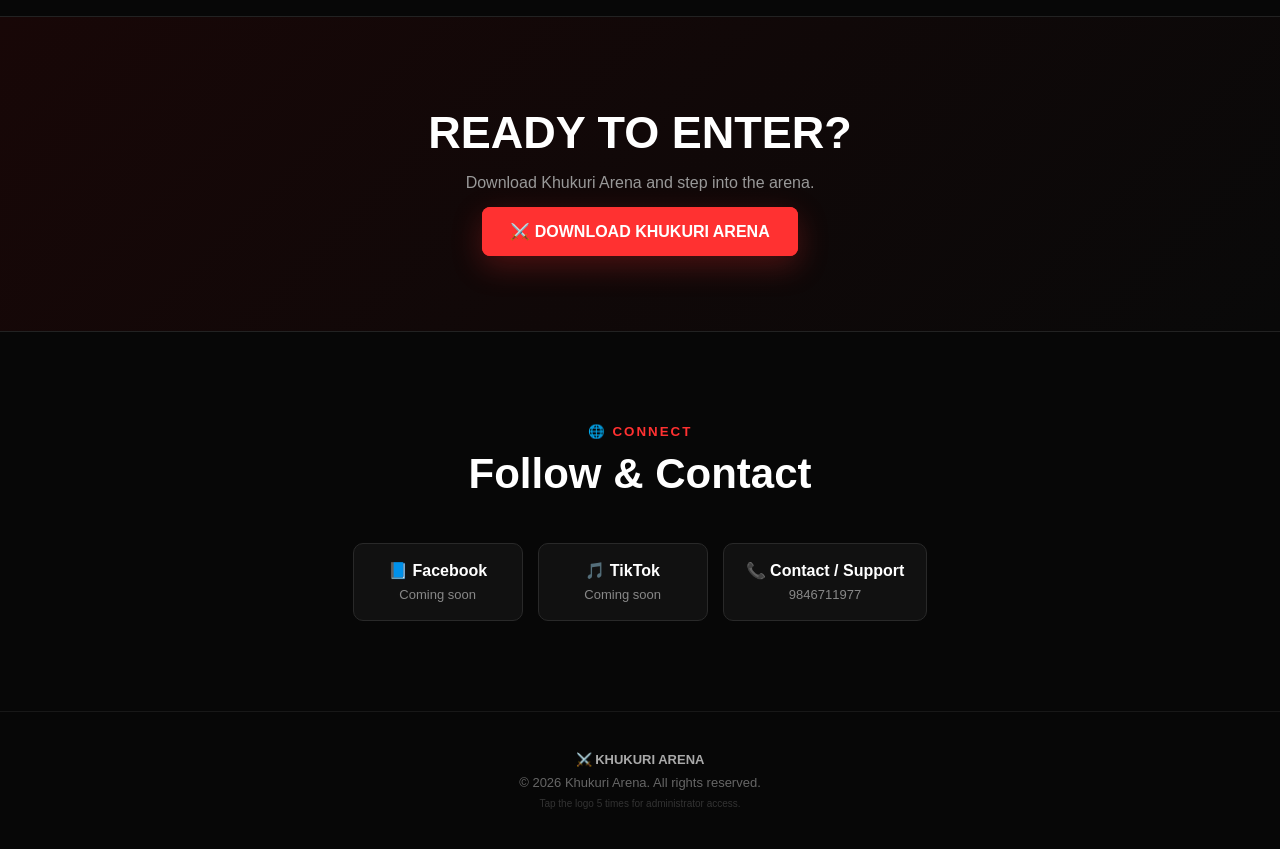
==== commit a1e0ac8c: "Update index.html" ====
--- a/index.html
+++ b/index.html
@@ -3,9 +3,11 @@
 <head>
 <meta charset="UTF-8">
 <meta name="viewport" content="width=device-width, initial-scale=1.0">
+
 <title>Khukuri Arena | Enter the Arena</title>
 
 <style>
+
 *{
     margin:0;
     padding:0;
@@ -28,16 +30,27 @@
     color:inherit;
 }
 
-/* NAVBAR */
+button,
+input{
+    font:inherit;
+}
+
+
+/* =========================
+   NAVBAR
+========================= */
+
 nav{
     position:sticky;
     top:0;
     z-index:1000;
     width:100%;
     padding:16px 7%;
+
     display:flex;
     justify-content:space-between;
     align-items:center;
+
     background:rgba(7,7,7,.94);
     border-bottom:1px solid #222;
     backdrop-filter:blur(10px);
@@ -64,17 +77,28 @@
     color:#ff3131;
 }
 
-/* HERO */
+
+/* =========================
+   HERO
+========================= */
+
 .hero{
     min-height:90vh;
+
     display:flex;
     align-items:center;
     justify-content:center;
+
     text-align:center;
     padding:80px 20px;
-    position:relative;
+
     background:
-        radial-gradient(circle at center,#351010 0%,#110707 35%,#070707 70%);
+        radial-gradient(
+            circle at center,
+            #351010 0%,
+            #110707 35%,
+            #070707 70%
+        );
 }
 
 .hero-content{
@@ -83,17 +107,23 @@
 
 .badge{
     display:inline-block;
+
     padding:8px 15px;
+
     border:1px solid #ff3131;
     border-radius:30px;
+
     color:#ff5555;
+
     font-size:13px;
+
     margin-bottom:25px;
 }
 
 .hero h1{
     font-size:clamp(50px,10vw,110px);
     line-height:.9;
+
     font-weight:1000;
     letter-spacing:-5px;
 }
@@ -104,25 +134,38 @@
 
 .hero p{
     max-width:600px;
+
     margin:25px auto;
+
     color:#aaa;
+
     font-size:17px;
     line-height:1.6;
 }
 
 .buttons{
     display:flex;
+
     justify-content:center;
+
     gap:15px;
+
     flex-wrap:wrap;
+
     margin-top:30px;
 }
 
 .btn{
     padding:15px 27px;
+
     border-radius:8px;
+
     font-weight:bold;
+
     border:1px solid #333;
+
+    cursor:pointer;
+
     transition:.2s;
 }
 
@@ -132,74 +175,112 @@
 
 .btn-primary{
     background:#ff3131;
+
     color:#fff;
+
     border-color:#ff3131;
-    box-shadow:0 10px 30px rgba(255,49,49,.25);
+
+    box-shadow:
+        0 10px 30px rgba(255,49,49,.25);
 }
 
 .btn-secondary{
     background:#111;
 }
 
-/* SECTION */
+
+/* =========================
+   SECTIONS
+========================= */
+
 section{
     padding:90px 7%;
 }
 
 .section-title{
     text-align:center;
+
     margin-bottom:45px;
 }
 
 .section-title small{
     color:#ff3131;
+
     font-weight:bold;
+
     letter-spacing:2px;
 }
 
 .section-title h2{
     font-size:42px;
+
     margin-top:10px;
 }
 
-/* TOURNAMENTS */
+
+/* =========================
+   TOURNAMENTS
+========================= */
+
 .tournament-grid{
     display:grid;
-    grid-template-columns:repeat(auto-fit,minmax(240px,1fr));
+
+    grid-template-columns:
+        repeat(auto-fit,minmax(240px,1fr));
+
     gap:20px;
 }
 
 .tournament-card{
-    background:linear-gradient(145deg,#151515,#0d0d0d);
+    background:
+        linear-gradient(
+            145deg,
+            #151515,
+            #0d0d0d
+        );
+
     border:1px solid #292929;
+
     border-radius:15px;
+
     padding:25px;
+
     transition:.25s;
 }
 
 .tournament-card:hover{
     transform:translateY(-5px);
+
     border-color:#ff3131;
 }
 
 .tournament-status{
     display:inline-block;
+
     font-size:11px;
+
     padding:6px 10px;
+
     border-radius:20px;
+
     background:#281010;
+
     color:#ff5555;
+
     margin-bottom:18px;
 }
 
 .tournament-card h3{
     font-size:22px;
+
     margin-bottom:12px;
 }
 
 .tournament-info{
     color:#999;
+
     line-height:1.8;
+
     font-size:14px;
 }
 
@@ -207,60 +288,92 @@
     color:#fff;
 }
 
-/* SCREENSHOTS */
+
+/* =========================
+   SCREENSHOTS
+========================= */
+
 .screenshot-grid{
     display:grid;
-    grid-template-columns:repeat(auto-fit,minmax(220px,1fr));
+
+    grid-template-columns:
+        repeat(auto-fit,minmax(210px,1fr));
+
     gap:20px;
 }
 
 .screenshot-card{
     background:#101010;
+
     border:1px solid #252525;
+
     border-radius:15px;
+
     overflow:hidden;
 }
 
 .screenshot-card img{
     width:100%;
+
     display:block;
+
     aspect-ratio:9/16;
+
     object-fit:cover;
+
     background:#181818;
 }
 
 .screenshot-placeholder{
     aspect-ratio:9/16;
+
     display:flex;
+
     align-items:center;
     justify-content:center;
+
     text-align:center;
+
     color:#777;
+
     padding:25px;
 }
 
-/* FEATURES */
+
+/* =========================
+   FEATURES
+========================= */
+
 .feature-grid{
     display:grid;
-    grid-template-columns:repeat(auto-fit,minmax(220px,1fr));
+
+    grid-template-columns:
+        repeat(auto-fit,minmax(220px,1fr));
+
     gap:20px;
 }
 
 .feature{
     background:#111;
+
     border:1px solid #262626;
+
     padding:28px;
+
     border-radius:15px;
+
     transition:.25s;
 }
 
 .feature:hover{
     border-color:#ff3131;
+
     transform:translateY(-5px);
 }
 
 .feature-icon{
     font-size:30px;
+
     margin-bottom:18px;
 }
 
@@ -270,121 +383,244 @@
 
 .feature p{
     color:#999;
+
     line-height:1.6;
+
     font-size:14px;
 }
 
-/* STEPS */
+
+/* =========================
+   STEPS
+========================= */
+
 .steps{
     max-width:900px;
+
     margin:auto;
+
     display:grid;
-    grid-template-columns:repeat(3,1fr);
+
+    grid-template-columns:
+        repeat(3,1fr);
+
     gap:20px;
 }
 
 .step{
     text-align:center;
+
     padding:30px 15px;
 }
 
 .step-number{
     width:50px;
     height:50px;
+
     display:flex;
+
     align-items:center;
     justify-content:center;
+
     margin:0 auto 18px;
+
     border-radius:50%;
+
     background:#ff3131;
+
     font-weight:bold;
 }
 
-/* DOWNLOAD */
+
+/* =========================
+   DOWNLOAD
+========================= */
+
 .download{
     text-align:center;
-    background:linear-gradient(135deg,#180707,#090909);
+
+    background:
+        linear-gradient(
+            135deg,
+            #180707,
+            #090909
+        );
+
     border-top:1px solid #222;
     border-bottom:1px solid #222;
 }
 
 .download h2{
     font-size:45px;
+
     margin-bottom:15px;
 }
 
 .download p{
     color:#999;
+
     margin-bottom:30px;
 }
 
-/* SOCIAL */
+
+/* =========================
+   SOCIALS
+========================= */
+
 .social-grid{
     display:flex;
+
     justify-content:center;
+
     gap:15px;
+
     flex-wrap:wrap;
 }
 
 .social{
     min-width:170px;
+
     padding:17px 22px;
+
     border:1px solid #292929;
+
     background:#111;
+
     border-radius:10px;
+
     text-align:center;
+
     transition:.2s;
 }
 
 .social:hover{
     border-color:#ff3131;
+
     transform:translateY(-3px);
 }
 
 .social strong{
     display:block;
+
     margin-bottom:5px;
 }
 
 .social span{
     color:#888;
+
     font-size:13px;
 }
 
-/* ADMIN */
-.admin-section{
-    background:#050505;
-    border-top:1px solid #181818;
+
+/* =========================
+   ADMIN MODAL
+========================= */
+
+.admin-overlay{
+    position:fixed;
+
+    inset:0;
+
+    z-index:5000;
+
+    display:none;
+
+    align-items:center;
+    justify-content:center;
+
+    padding:20px;
+
+    background:
+        rgba(0,0,0,.88);
+
+    backdrop-filter:blur(10px);
+}
+
+.admin-overlay.show{
+    display:flex;
 }
 
 .admin-box{
-    max-width:650px;
-    margin:auto;
-    background:#101010;
-    border:1px solid #292929;
-    border-radius:15px;
-    padding:30px;
-}
-
-.admin-box h3{
-    margin-bottom:10px;
-}
-
-.admin-box p{
-    color:#888;
+    width:100%;
+
+    max-width:520px;
+
+    max-height:90vh;
+
+    overflow-y:auto;
+
+    background:#111;
+
+    border:1px solid #333;
+
+    border-radius:18px;
+
+    padding:28px;
+
+    box-shadow:
+        0 20px 80px rgba(0,0,0,.7);
+}
+
+.admin-header{
+    display:flex;
+
+    justify-content:space-between;
+
+    align-items:center;
+
+    margin-bottom:20px;
+}
+
+.admin-header h2{
+    color:#fff;
+}
+
+.close-btn{
+    width:38px;
+    height:38px;
+
+    border-radius:50%;
+
+    border:1px solid #333;
+
+    background:#181818;
+
+    color:#fff;
+
+    cursor:pointer;
+
+    font-size:20px;
+}
+
+.close-btn:hover{
+    border-color:#ff3131;
+}
+
+.admin-message{
+    color:#999;
+
     line-height:1.6;
+
     font-size:14px;
+
     margin-bottom:20px;
 }
 
 .admin-input{
     width:100%;
+
     padding:14px;
+
     background:#080808;
+
     border:1px solid #333;
+
     border-radius:8px;
+
     color:#fff;
+
     outline:none;
+
     margin-bottom:12px;
 }
 
@@ -392,30 +628,45 @@
     border-color:#ff3131;
 }
 
-.admin-panel{
+.admin-status{
+    min-height:20px;
+
+    margin:12px 0;
+
+    color:#ff5555;
+
+    font-size:14px;
+}
+
+.admin-tools{
     display:none;
-    margin-top:25px;
-    padding-top:25px;
-    border-top:1px solid #292929;
-}
-
-.admin-panel.show{
+}
+
+.admin-tools.show{
     display:block;
 }
 
 .upload-label{
     display:block;
-    padding:16px;
+
+    padding:18px;
+
     border:1px dashed #555;
+
     border-radius:10px;
+
     text-align:center;
+
     color:#aaa;
+
     cursor:pointer;
+
     margin-bottom:15px;
 }
 
 .upload-label:hover{
     border-color:#ff3131;
+
     color:#fff;
 }
 
@@ -423,35 +674,113 @@
     display:none;
 }
 
-.admin-preview{
+.admin-list{
     display:grid;
-    grid-template-columns:repeat(auto-fit,minmax(120px,1fr));
-    gap:10px;
+
+    gap:12px;
+
     margin-top:20px;
 }
 
-.admin-preview img{
-    width:100%;
-    aspect-ratio:9/16;
+.admin-item{
+    display:flex;
+
+    align-items:center;
+
+    gap:12px;
+
+    background:#080808;
+
+    border:1px solid #292929;
+
+    padding:10px;
+
+    border-radius:10px;
+}
+
+.admin-item img{
+    width:60px;
+    height:75px;
+
     object-fit:cover;
-    border-radius:8px;
-    border:1px solid #333;
-}
-
-/* FOOTER */
+
+    border-radius:6px;
+}
+
+.admin-item-info{
+    flex:1;
+
+    overflow:hidden;
+}
+
+.admin-item-info div{
+    color:#aaa;
+
+    font-size:12px;
+
+    white-space:nowrap;
+
+    overflow:hidden;
+
+    text-overflow:ellipsis;
+}
+
+.delete-btn{
+    padding:9px 12px;
+
+    border:1px solid #552020;
+
+    background:#210b0b;
+
+    color:#ff5555;
+
+    border-radius:7px;
+
+    cursor:pointer;
+}
+
+.delete-btn:hover{
+    background:#3a1010;
+}
+
+
+/* =========================
+   FOOTER
+========================= */
+
 footer{
-    padding:35px 7%;
+    padding:40px 7%;
+
     text-align:center;
+
     color:#666;
+
     font-size:13px;
+
     border-top:1px solid #181818;
 }
 
 footer strong{
     color:#aaa;
-}
-
-/* MOBILE */
+
+    cursor:pointer;
+
+    user-select:none;
+}
+
+.footer-secret{
+    margin-top:8px;
+
+    font-size:10px;
+
+    color:#333;
+}
+
+
+/* =========================
+   MOBILE
+========================= */
+
 @media(max-width:700px){
 
     nav{
@@ -460,6 +789,7 @@
 
     .nav-links{
         gap:12px;
+
         font-size:12px;
     }
 
@@ -486,31 +816,60 @@
     .download h2{
         font-size:34px;
     }
-}
+
+}
+
 </style>
 </head>
 
+
 <body>
 
-<!-- NAVIGATION -->
+
+<!-- =========================
+     NAVIGATION
+========================= -->
+
 <nav>
-    <div class="logo">⚔️ KHUKURI <span>ARENA</span></div>
+
+    <div class="logo">
+        ⚔️ KHUKURI <span>ARENA</span>
+    </div>
 
     <div class="nav-links">
-        <a href="#tournaments">Tournaments</a>
-        <a href="#screenshots">App</a>
-        <a href="#features">Features</a>
-        <a href="#contact">Contact</a>
+
+        <a href="#tournaments">
+            Tournaments
+        </a>
+
+        <a href="#screenshots">
+            App
+        </a>
+
+        <a href="#features">
+            Features
+        </a>
+
+        <a href="#contact">
+            Contact
+        </a>
+
     </div>
+
 </nav>
 
 
-<!-- HERO -->
+<!-- =========================
+     HERO
+========================= -->
+
 <header class="hero">
 
     <div class="hero-content">
 
-        <div class="badge">⚔️ OFFICIAL KHUKURI ARENA</div>
+        <div class="badge">
+            ⚔️ OFFICIAL KHUKURI ARENA
+        </div>
 
         <h1>
             ENTER<br>
@@ -518,20 +877,25 @@
         </h1>
 
         <p>
-            Compete. Play. Win. Experience Khukuri Arena —
+            Compete. Play. Win.
+            Experience Khukuri Arena —
             your gaming tournament platform built for players.
         </p>
 
         <div class="buttons">
 
-            <a class="btn btn-primary"
-               href="Khukuri-Arena.apk"
-               download>
+            <a
+                class="btn btn-primary"
+                href="Khukuri-Arena.apk"
+                download
+            >
                 📲 DOWNLOAD APK
             </a>
 
-            <a class="btn btn-secondary"
-               href="#features">
+            <a
+                class="btn btn-secondary"
+                href="#features"
+            >
                 EXPLORE FEATURES
             </a>
 
@@ -542,297 +906,625 @@
 </header>
 
 
-<!-- TOURNAMENT HIGHLIGHTS -->
+<!-- =========================
+     TOURNAMENTS
+========================= -->
+
 <section id="tournaments">
 
     <div class="section-title">
-        <small>🔥 COMPETE</small>
-        <h2>Featured Tournaments</h2>
+
+        <small>
+            🔥 COMPETE
+        </small>
+
+        <h2>
+            Featured Tournaments
+        </h2>
+
     </div>
 
+
     <div class="tournament-grid">
 
+
         <div class="tournament-card">
-            <div class="tournament-status">COMING SOON</div>
-            <h3>Khukuri Battle</h3>
+
+            <div class="tournament-status">
+                COMING SOON
+            </div>
+
+            <h3>
+                Khukuri Battle
+            </h3>
 
             <div class="tournament-info">
-                Prize Pool: <strong>Coming Soon</strong><br>
-                Entry Fee: <strong>Coming Soon</strong><br>
-                Date: <strong>Coming Soon</strong>
+
+                Prize Pool:
+                <strong>Coming Soon</strong>
+                <br>
+
+                Entry Fee:
+                <strong>Coming Soon</strong>
+                <br>
+
+                Date:
+                <strong>Coming Soon</strong>
+
             </div>
+
         </div>
 
 
         <div class="tournament-card">
-            <div class="tournament-status">COMING SOON</div>
-            <h3>Arena Clash</h3>
+
+            <div class="tournament-status">
+                COMING SOON
+            </div>
+
+            <h3>
+                Arena Clash
+            </h3>
 
             <div class="tournament-info">
-                Prize Pool: <strong>Coming Soon</strong><br>
-                Entry Fee: <strong>Coming Soon</strong><br>
-                Date: <strong>Coming Soon</strong>
+
+                Prize Pool:
+                <strong>Coming Soon</strong>
+                <br>
+
+                Entry Fee:
+                <strong>Coming Soon</strong>
+                <br>
+
+                Date:
+                <strong>Coming Soon</strong>
+
             </div>
+
         </div>
 
 
         <div class="tournament-card">
-            <div class="tournament-status">COMING SOON</div>
-            <h3>Victory Cup</h3>
+
+            <div class="tournament-status">
+                COMING SOON
+            </div>
+
+            <h3>
+                Victory Cup
+            </h3>
 
             <div class="tournament-info">
-                Prize Pool: <strong>Coming Soon</strong><br>
-                Entry Fee: <strong>Coming Soon</strong><br>
-                Date: <strong>Coming Soon</strong>
+
+                Prize Pool:
+                <strong>Coming Soon</strong>
+                <br>
+
+                Entry Fee:
+                <strong>Coming Soon</strong>
+                <br>
+
+                Date:
+                <strong>Coming Soon</strong>
+
             </div>
+
         </div>
 
+
     </div>
 
 </section>
 
 
-<!-- APP SCREENSHOTS -->
+<!-- =========================
+     SCREENSHOTS
+========================= -->
+
 <section id="screenshots">
 
     <div class="section-title">
-        <small>📱 APP PREVIEW</small>
-        <h2>Inside Khukuri Arena</h2>
+
+        <small>
+            📱 APP PREVIEW
+        </small>
+
+        <h2>
+            Inside Khukuri Arena
+        </h2>
+
     </div>
 
-    <div class="screenshot-grid" id="publicScreenshots">
+
+    <div
+        class="screenshot-grid"
+        id="publicScreenshots"
+    >
 
         <div class="screenshot-card">
+
             <div class="screenshot-placeholder">
-                📱<br><br>
-                App screenshot will appear here.
+
+                📱
+                <br><br>
+
+                App screenshots
+                will appear here.
+
             </div>
+
         </div>
 
-        <div class="screenshot-card">
-            <div class="screenshot-placeholder">
-                🏆<br><br>
-                Tournament screenshot will appear here.
+    </div>
+
+</section>
+
+
+<!-- =========================
+     FEATURES
+========================= -->
+
+<section id="features">
+
+    <div class="section-title">
+
+        <small>
+            ⚡ BUILT FOR PLAYERS
+        </small>
+
+        <h2>
+            Everything You Need
+        </h2>
+
+    </div>
+
+
+    <div class="feature-grid">
+
+
+        <div class="feature">
+
+            <div class="feature-icon">
+                🏆
             </div>
+
+            <h3>
+                Tournaments
+            </h3>
+
+            <p>
+                Join competitive tournaments
+                and take on other players.
+            </p>
+
         </div>
 
-        <div class="screenshot-card">
-            <div class="screenshot-placeholder">
-                💰<br><br>
-                Wallet screenshot will appear here.
+
+        <div class="feature">
+
+            <div class="feature-icon">
+                ⚡
             </div>
+
+            <h3>
+                Fast Experience
+            </h3>
+
+            <p>
+                Designed for a simple and fast
+                tournament experience.
+            </p>
+
         </div>
 
+
+        <div class="feature">
+
+            <div class="feature-icon">
+                👤
+            </div>
+
+            <h3>
+                Your Profile
+            </h3>
+
+            <p>
+                Manage your player profile
+                and tournament activity.
+            </p>
+
+        </div>
+
+
+        <div class="feature">
+
+            <div class="feature-icon">
+                💰
+            </div>
+
+            <h3>
+                Wallet
+            </h3>
+
+            <p>
+                Keep track of your tournament
+                wallet and activity.
+            </p>
+
+        </div>
+
+
+        <div class="feature">
+
+            <div class="feature-icon">
+                📊
+            </div>
+
+            <h3>
+                Match Activity
+            </h3>
+
+            <p>
+                Keep your tournament activity
+                organized in one place.
+            </p>
+
+        </div>
+
+
+        <div class="feature">
+
+            <div class="feature-icon">
+                🎮
+            </div>
+
+            <h3>
+                Made for Players
+            </h3>
+
+            <p>
+                A gaming platform designed
+                around competitive players.
+            </p>
+
+        </div>
+
+
     </div>
 
 </section>
 
 
-<!-- FEATURES -->
-<section id="features">
+<!-- =========================
+     HOW IT WORKS
+========================= -->
+
+<section>
 
     <div class="section-title">
-        <small>⚡ BUILT FOR PLAYERS</small>
-        <h2>Everything You Need</h2>
+
+        <small>
+            🚀 GET STARTED
+        </small>
+
+        <h2>
+            Start in Three Steps
+        </h2>
+
     </div>
 
-    <div class="feature-grid">
-
-        <div class="feature">
-            <div class="feature-icon">🏆</div>
-            <h3>Tournaments</h3>
+
+    <div class="steps">
+
+
+        <div class="step">
+
+            <div class="step-number">
+                1
+            </div>
+
+            <h3>
+                Download
+            </h3>
+
             <p>
-                Join competitive tournaments and take on other players.
+                Download the official
+                Khukuri Arena APK.
             </p>
+
         </div>
 
-        <div class="feature">
-            <div class="feature-icon">⚡</div>
-            <h3>Fast Experience</h3>
+
+        <div class="step">
+
+            <div class="step-number">
+                2
+            </div>
+
+            <h3>
+                Open the App
+            </h3>
+
             <p>
-                Designed for a simple and fast tournament experience.
+                Install and open
+                Khukuri Arena.
             </p>
+
         </div>
 
-        <div class="feature">
-            <div class="feature-icon">👤</div>
-            <h3>Your Profile</h3>
+
+        <div class="step">
+
+            <div class="step-number">
+                3
+            </div>
+
+            <h3>
+                Enter the Arena
+            </h3>
+
             <p>
-                Manage your player profile and tournament activity.
+                Create your profile
+                and explore tournaments.
             </p>
+
         </div>
 
-        <div class="feature">
-            <div class="feature-icon">💰</div>
-            <h3>Wallet</h3>
-            <p>
-                Keep track of your tournament wallet and activity.
-            </p>
-        </div>
-
-        <div class="feature">
-            <div class="feature-icon">📊</div>
-            <h3>Match Activity</h3>
-            <p>
-                Keep your tournament activity organized in one place.
-            </p>
-        </div>
-
-        <div class="feature">
-            <div class="feature-icon">🎮</div>
-            <h3>Made for Players</h3>
-            <p>
-                A gaming platform designed around competitive players.
-            </p>
-        </div>
 
     </div>
 
 </section>
 
 
-<!-- HOW IT WORKS -->
-<section>
-
-    <div class="section-title">
-        <small>🚀 GET STARTED</small>
-        <h2>Start in Three Steps</h2>
-    </div>
-
-    <div class="steps">
-
-        <div class="step">
-            <div class="step-number">1</div>
-            <h3>Download</h3>
-            <p>Download the official Khukuri Arena APK.</p>
-        </div>
-
-        <div class="step">
-            <div class="step-number">2</div>
-            <h3>Open the App</h3>
-            <p>Install and open Khukuri Arena on your Android device.</p>
-        </div>
-
-        <div class="step">
-            <div class="step-number">3</div>
-            <h3>Enter the Arena</h3>
-            <p>Create your profile and start exploring tournaments.</p>
-        </div>
-
-    </div>
-
-</section>
-
-
-<!-- DOWNLOAD -->
+<!-- =========================
+     DOWNLOAD
+========================= -->
+
 <section class="download">
 
-    <h2>READY TO ENTER?</h2>
+    <h2>
+        READY TO ENTER?
+    </h2>
 
     <p>
-        Download Khukuri Arena and step into the arena.
+        Download Khukuri Arena
+        and step into the arena.
     </p>
 
-    <a class="btn btn-primary"
-       href="Khukuri-Arena.apk"
-       download>
+    <a
+        class="btn btn-primary"
+        href="Khukuri-Arena.apk"
+        download
+    >
         ⚔️ DOWNLOAD KHUKURI ARENA
     </a>
 
 </section>
 
 
-<!-- SOCIAL + CONTACT -->
+<!-- =========================
+     CONTACT / SOCIAL
+========================= -->
+
 <section id="contact">
 
     <div class="section-title">
-        <small>🌐 CONNECT</small>
-        <h2>Follow & Contact</h2>
+
+        <small>
+            🌐 CONNECT
+        </small>
+
+        <h2>
+            Follow & Contact
+        </h2>
+
     </div>
 
+
     <div class="social-grid">
 
-        <!-- Replace # with your real Facebook page URL -->
-        <a class="social"
-           href="#"
-           onclick="alert('Facebook page coming soon!'); return false;">
-            <strong>📘 Facebook</strong>
-            <span>Coming soon</span>
+
+        <a
+            class="social"
+            href="#"
+            onclick="
+                alert('Facebook page coming soon!');
+                return false;
+            "
+        >
+
+            <strong>
+                📘 Facebook
+            </strong>
+
+            <span>
+                Coming soon
+            </span>
+
         </a>
 
 
-        <!-- Replace # with your real TikTok URL -->
-        <a class="social"
-           href="#"
-           onclick="alert('TikTok page coming soon!'); return false;">
-            <strong>🎵 TikTok</strong>
-            <span>Coming soon</span>
+        <a
+            class="social"
+            href="#"
+            onclick="
+                alert('TikTok page coming soon!');
+                return false;
+            "
+        >
+
+            <strong>
+                🎵 TikTok
+            </strong>
+
+            <span>
+                Coming soon
+            </span>
+
         </a>
 
 
-        <a class="social"
-           href="tel:+9779846711977">
-            <strong>📞 Contact / Support</strong>
-            <span>9846711977</span>
+        <a
+            class="social"
+            href="tel:+9779846711977"
+        >
+
+            <strong>
+                📞 Contact / Support
+            </strong>
+
+            <span>
+                9846711977
+            </span>
+
         </a>
 
+
     </div>
 
 </section>
 
 
-<!-- ADMIN SCREENSHOT MANAGER -->
-<section class="admin-section">
-
-    <div class="section-title">
-
-        <small>🔐 PRIVATE AREA</small>
-
-        <h2>Screenshot Manager</h2>
-
-    </div>
-
+<!-- =========================
+     ADMIN MODAL
+========================= -->
+
+<div
+    id="adminOverlay"
+    class="admin-overlay"
+>
 
     <div class="admin-box">
 
-        <h3>Admin Access</h3>
-
-        <p>
-            This area is for the Khukuri Arena administrator.
-            Enter the admin password to access screenshot tools.
-        </p>
-
-
-        <input
-            type="password"
-            id="adminPassword"
-            class="admin-input"
-            placeholder="Enter admin password"
+
+        <div class="admin-header">
+
+            <h2>
+                ⚔️ Admin
+            </h2>
+
+            <button
+                class="close-btn"
+                onclick="closeAdmin()"
+            >
+                ×
+            </button>
+
+        </div>
+
+
+        <!-- SETUP -->
+
+        <div id="setupArea">
+
+            <p class="admin-message">
+
+                This is the first-time administrator setup.
+
+                Create your private master password.
+
+                You will use it every time you open
+                the admin panel.
+
+            </p>
+
+
+            <input
+                id="setupKey"
+                class="admin-input"
+                type="password"
+                placeholder="One-time setup key"
+            >
+
+
+            <input
+                id="newPassword"
+                class="admin-input"
+                type="password"
+                placeholder="Create master password"
+            >
+
+
+            <input
+                id="confirmPassword"
+                class="admin-input"
+                type="password"
+                placeholder="Confirm master password"
+            >
+
+
+            <button
+                class="btn btn-primary"
+                onclick="createMasterPassword()"
+            >
+                🔐 CREATE MASTER PASSWORD
+            </button>
+
+        </div>
+
+
+        <!-- LOGIN -->
+
+        <div id="loginArea">
+
+            <p class="admin-message">
+
+                Enter your master password
+                to manage Khukuri Arena screenshots.
+
+            </p>
+
+
+            <input
+                id="loginPassword"
+                class="admin-input"
+                type="password"
+                placeholder="Master password"
+            >
+
+
+            <button
+                class="btn btn-primary"
+                onclick="adminLogin()"
+            >
+                🔐 LOGIN
+            </button>
+
+        </div>
+
+
+        <div
+            id="adminStatus"
+            class="admin-status"
+        ></div>
+
+
+        <!-- TOOLS -->
+
+        <div
+            id="adminTools"
+            class="admin-tools"
         >
 
-
-        <button
-            class="btn btn-primary"
-            onclick="unlockAdmin()">
-            🔐 UNLOCK
-        </button>
-
-
-        <div id="adminPanel" class="admin-panel">
-
-            <h3>📸 Add App Screenshots</h3>
-
-            <p>
-                Select screenshots from your device.
-                They will appear in the preview below.
+            <p class="admin-message">
+
+                Upload screenshots here.
+                Once uploaded, they are stored online
+                and will remain on the public website
+                until you delete them.
+
             </p>
 
 
             <label
+                class="upload-label"
                 for="imageInput"
-                class="upload-label">
-
-                ➕ SELECT SCREENSHOTS
+            >
+
+                📸
+                <br><br>
+
+                TAP TO SELECT SCREENSHOTS
 
             </label>
 
@@ -840,124 +1532,929 @@
             <input
                 id="imageInput"
                 type="file"
-                accept="image/*"
+                accept="image/jpeg,image/png,image/webp"
                 multiple
-                onchange="previewImages(event)"
             >
 
 
             <div
-                id="adminPreview"
-                class="admin-preview">
-            </div>
+                id="adminList"
+                class="admin-list"
+            ></div>
+
+
+            <button
+                class="btn btn-secondary"
+                style="margin-top:20px;width:100%;"
+                onclick="logoutAdmin()"
+            >
+                LOG OUT
+            </button>
 
         </div>
 
+
     </div>
 
-</section>
-
-
-<!-- FOOTER -->
+</div>
+
+
+<!-- =========================
+     FOOTER
+========================= -->
+
 <footer>
 
     <p>
-        <strong>⚔️ KHUKURI ARENA</strong>
+
+        <strong
+            id="secretLogo"
+        >
+            ⚔️ KHUKURI ARENA
+        </strong>
+
     </p>
 
     <p style="margin-top:8px;">
-        © 2026 Khukuri Arena. All rights reserved.
+
+        © 2026 Khukuri Arena.
+        All rights reserved.
+
     </p>
 
+    <div class="footer-secret">
+        Tap the logo 5 times for administrator access.
+    </div>
+
 </footer>
 
 
 <script>
 
-/*
-====================================================
-BASIC ADMIN SCREENSHOT MANAGER
-====================================================
-
-IMPORTANT:
-This is only a FRONT-END lock.
-
-Anyone who knows how to inspect website code can
-discover the password.
-
-For REAL private administration, use a backend.
-====================================================
-*/
-
-
-/*
-CHANGE THIS PASSWORD.
-
-Example:
-const ADMIN_PASSWORD = "your-new-password";
-*/
-
-const ADMIN_PASSWORD = "KHUKURI2026";
-
-
-function unlockAdmin(){
-
-    const entered =
-        document.getElementById("adminPassword").value;
-
-    if(entered === ADMIN_PASSWORD){
-
+/* =====================================================
+   IMPORTANT
+   =====================================================
+
+   AFTER CREATING YOUR CLOUDFLARE WORKER:
+
+   Replace this URL with your Worker URL.
+
+   Example:
+
+   https://khukuri-arena-admin.yourname.workers.dev
+===================================================== */
+
+const API_URL =
+    "PASTE-YOUR-CLOUDFLARE-WORKER-URL-HERE";
+
+
+/* =====================================================
+   ADMIN STATE
+===================================================== */
+
+let adminPassword = "";
+
+let tapCount = 0;
+
+let tapTimer = null;
+
+
+/* =====================================================
+   FIVE TAP SECRET ADMIN OPEN
+===================================================== */
+
+document
+    .getElementById("secretLogo")
+    .addEventListener("click", function(){
+
+        tapCount++;
+
+        clearTimeout(tapTimer);
+
+        tapTimer = setTimeout(function(){
+
+            tapCount = 0;
+
+        }, 1200);
+
+
+        if(tapCount >= 5){
+
+            tapCount = 0;
+
+            openAdmin();
+
+        }
+
+    });
+
+
+/* =====================================================
+   OPEN ADMIN
+===================================================== */
+
+async function openAdmin(){
+
+    document
+        .getElementById("adminOverlay")
+        .classList
+        .add("show");
+
+
+    document
+        .getElementById("adminStatus")
+        .textContent = "";
+
+
+    try{
+
+        const response =
+            await fetch(API_URL + "/api/status");
+
+
+        const data =
+            await response.json();
+
+
+        if(data.configured){
+
+            document
+                .getElementById("setupArea")
+                .style.display = "none";
+
+            document
+                .getElementById("loginArea")
+                .style.display = "block";
+
+        }else{
+
+            document
+                .getElementById("setupArea")
+                .style.display = "block";
+
+            document
+                .getElementById("loginArea")
+                .style.display = "none";
+
+        }
+
+    }catch(error){
+
+        setStatus(
+            "Cannot connect to admin server. Check your Worker URL.",
+            true
+        );
+
+    }
+
+}
+
+
+/* =====================================================
+   CLOSE ADMIN
+===================================================== */
+
+function closeAdmin(){
+
+    document
+        .getElementById("adminOverlay")
+        .classList
+        .remove("show");
+
+}
+
+
+/* =====================================================
+   STATUS MESSAGE
+===================================================== */
+
+function setStatus(message,error=false){
+
+    const element =
+        document.getElementById("adminStatus");
+
+    element.textContent = message;
+
+    element.style.color =
+        error ? "#ff5555" : "#69ff8c";
+
+}
+
+
+/* =====================================================
+   CREATE MASTER PASSWORD
+===================================================== */
+
+async function createMasterPassword(){
+
+    const setupKey =
         document
-            .getElementById("adminPanel")
+        .getElementById("setupKey")
+        .value
+        .trim();
+
+
+    const password =
+        document
+        .getElementById("newPassword")
+        .value;
+
+
+    const confirm =
+        document
+        .getElementById("confirmPassword")
+        .value;
+
+
+    if(!setupKey){
+
+        setStatus(
+            "Enter the one-time setup key.",
+            true
+        );
+
+        return;
+
+    }
+
+
+    if(password.length < 8){
+
+        setStatus(
+            "Password must be at least 8 characters.",
+            true
+        );
+
+        return;
+
+    }
+
+
+    if(password !== confirm){
+
+        setStatus(
+            "Passwords do not match.",
+            true
+        );
+
+        return;
+
+    }
+
+
+    setStatus("Creating master password...");
+
+
+    try{
+
+        const response =
+            await fetch(
+                API_URL + "/api/setup",
+                {
+                    method:"POST",
+
+                    headers:{
+                        "Content-Type":
+                            "application/json"
+                    },
+
+                    body:JSON.stringify({
+                        setupKey,
+                        password
+                    })
+                }
+            );
+
+
+        const data =
+            await response.json();
+
+
+        if(!response.ok){
+
+            setStatus(
+                data.error || "Setup failed.",
+                true
+            );
+
+            return;
+
+        }
+
+
+        setStatus(
+            "Master password created successfully."
+        );
+
+
+        setTimeout(function(){
+
+            document
+                .getElementById("setupArea")
+                .style.display = "none";
+
+            document
+                .getElementById("loginArea")
+                .style.display = "block";
+
+            document
+                .getElementById("setupKey")
+                .value = "";
+
+            document
+                .getElementById("newPassword")
+                .value = "";
+
+            document
+                .getElementById("confirmPassword")
+                .value = "";
+
+        },800);
+
+
+    }catch(error){
+
+        setStatus(
+            "Could not connect to server.",
+            true
+        );
+
+    }
+
+}
+
+
+/* =====================================================
+   LOGIN
+===================================================== */
+
+async function adminLogin(){
+
+    const password =
+        document
+        .getElementById("loginPassword")
+        .value;
+
+
+    if(!password){
+
+        setStatus(
+            "Enter your master password.",
+            true
+        );
+
+        return;
+
+    }
+
+
+    setStatus("Checking password...");
+
+
+    try{
+
+        const response =
+            await fetch(
+                API_URL + "/api/login",
+                {
+                    method:"POST",
+
+                    headers:{
+                        "Content-Type":
+                            "application/json"
+                    },
+
+                    body:JSON.stringify({
+                        password
+                    })
+                }
+            );
+
+
+        const data =
+            await response.json();
+
+
+        if(!response.ok){
+
+            setStatus(
+                data.error || "Wrong password.",
+                true
+            );
+
+            return;
+
+        }
+
+
+        adminPassword = password;
+
+
+        document
+            .getElementById("loginArea")
+            .style.display = "none";
+
+
+        document
+            .getElementById("adminTools")
             .classList
             .add("show");
 
-        alert("Admin access granted ⚔️");
-
-    }else{
-
-        alert("Wrong password.");
+
+        setStatus(
+            "Admin access granted ⚔️"
+        );
+
+
+        loadScreenshots();
+
+
+    }catch(error){
+
+        setStatus(
+            "Could not connect to server.",
+            true
+        );
 
     }
 
 }
 
 
-function previewImages(event){
-
-    const files = event.target.files;
-
-    const preview =
-        document.getElementById("adminPreview");
-
-    preview.innerHTML = "";
-
-    for(let i = 0; i < files.length; i++){
-
-        const file = files[i];
-
-        if(!file.type.startsWith("image/")){
+/* =====================================================
+   LOGOUT
+===================================================== */
+
+function logoutAdmin(){
+
+    adminPassword = "";
+
+
+    document
+        .getElementById("adminTools")
+        .classList
+        .remove("show");
+
+
+    document
+        .getElementById("loginArea")
+        .style.display = "block";
+
+
+    document
+        .getElementById("loginPassword")
+        .value = "";
+
+
+    setStatus("");
+
+}
+
+
+/* =====================================================
+   UPLOAD
+===================================================== */
+
+document
+    .getElementById("imageInput")
+    .addEventListener(
+        "change",
+        uploadScreenshots
+    );
+
+
+async function uploadScreenshots(event){
+
+    const files =
+        Array.from(event.target.files);
+
+
+    if(!files.length){
+
+        return;
+
+    }
+
+
+    for(const file of files){
+
+        if(file.size > 10 * 1024 * 1024){
+
+            setStatus(
+                file.name +
+                " is larger than 10 MB.",
+                true
+            );
+
             continue;
+
         }
 
-        const reader = new FileReader();
-
-        reader.onload = function(e){
-
-            const img =
-                document.createElement("img");
-
-            img.src = e.target.result;
-
-            preview.appendChild(img);
-
-        };
-
-        reader.readAsDataURL(file);
+
+        setStatus(
+            "Uploading " + file.name + "..."
+        );
+
+
+        const formData =
+            new FormData();
+
+
+        formData.append(
+            "file",
+            file
+        );
+
+
+        try{
+
+            const response =
+                await fetch(
+                    API_URL + "/api/upload",
+                    {
+                        method:"POST",
+
+                        headers:{
+                            "X-Admin-Password":
+                                adminPassword
+                        },
+
+                        body:formData
+                    }
+                );
+
+
+            const data =
+                await response.json();
+
+
+            if(!response.ok){
+
+                setStatus(
+                    data.error ||
+                    "Upload failed.",
+                    true
+                );
+
+                continue;
+
+            }
+
+
+            setStatus(
+                "Uploaded " +
+                file.name +
+                " successfully."
+            );
+
+        }catch(error){
+
+            setStatus(
+                "Upload failed.",
+                true
+            );
+
+        }
 
     }
 
-}
+
+    event.target.value = "";
+
+    await loadScreenshots();
+
+}
+
+
+/* =====================================================
+   LOAD PUBLIC SCREENSHOTS
+===================================================== */
+
+async function loadScreenshots(){
+
+    try{
+
+        const response =
+            await fetch(
+                API_URL +
+                "/api/screenshots"
+            );
+
+
+        const data =
+            await response.json();
+
+
+        if(!response.ok){
+
+            return;
+
+        }
+
+
+        renderPublicScreenshots(
+            data.screenshots || []
+        );
+
+
+        renderAdminList(
+            data.screenshots || []
+        );
+
+
+    }catch(error){
+
+        console.log(
+            "Screenshot loading error:",
+            error
+        );
+
+    }
+
+}
+
+
+/* =====================================================
+   PUBLIC SCREENSHOT DISPLAY
+===================================================== */
+
+function renderPublicScreenshots(
+    screenshots
+){
+
+    const container =
+        document.getElementById(
+            "publicScreenshots"
+        );
+
+
+    if(!screenshots.length){
+
+        container.innerHTML = `
+
+            <div class="screenshot-card">
+
+                <div class="screenshot-placeholder">
+
+                    📱
+                    <br><br>
+
+                    App screenshots
+                    will appear here.
+
+                </div>
+
+            </div>
+
+        `;
+
+        return;
+
+    }
+
+
+    container.innerHTML = "";
+
+
+    screenshots.forEach(function(item){
+
+        const card =
+            document.createElement("div");
+
+        card.className =
+            "screenshot-card";
+
+
+        const image =
+            document.createElement("img");
+
+        image.src =
+            item.url;
+
+        image.alt =
+            "Khukuri Arena App Screenshot";
+
+        image.loading =
+            "lazy";
+
+
+        card.appendChild(image);
+
+        container.appendChild(card);
+
+    });
+
+}
+
+
+/* =====================================================
+   ADMIN SCREENSHOT LIST
+===================================================== */
+
+function renderAdminList(
+    screenshots
+){
+
+    const container =
+        document.getElementById(
+            "adminList"
+        );
+
+
+    if(!screenshots.length){
+
+        container.innerHTML = `
+
+            <div
+                style="
+                color:#666;
+                text-align:center;
+                padding:20px;
+                "
+            >
+                No screenshots uploaded yet.
+            </div>
+
+        `;
+
+        return;
+
+    }
+
+
+    container.innerHTML = "";
+
+
+    screenshots.forEach(function(item){
+
+        const row =
+            document.createElement("div");
+
+        row.className =
+            "admin-item";
+
+
+        row.innerHTML = `
+
+            <img
+                src="${item.url}"
+                alt=""
+            >
+
+            <div class="admin-item-info">
+
+                <strong>
+                    Screenshot
+                </strong>
+
+                <div>
+                    ${escapeHtml(item.key)}
+                </div>
+
+            </div>
+
+            <button
+                class="delete-btn"
+                onclick="deleteScreenshot('${encodeURIComponent(item.key)}')"
+            >
+                DELETE
+            </button>
+
+        `;
+
+
+        container.appendChild(row);
+
+    });
+
+}
+
+
+/* =====================================================
+   DELETE
+===================================================== */
+
+async function deleteScreenshot(
+    encodedKey
+){
+
+    const key =
+        decodeURIComponent(
+            encodedKey
+        );
+
+
+    if(!confirm(
+        "Delete this screenshot permanently?"
+    )){
+
+        return;
+
+    }
+
+
+    setStatus(
+        "Deleting screenshot..."
+    );
+
+
+    try{
+
+        const response =
+            await fetch(
+                API_URL + "/api/delete",
+                {
+                    method:"POST",
+
+                    headers:{
+                        "Content-Type":
+                            "application/json",
+
+                        "X-Admin-Password":
+                            adminPassword
+                    },
+
+                    body:JSON.stringify({
+                        key
+                    })
+                }
+            );
+
+
+        const data =
+            await response.json();
+
+
+        if(!response.ok){
+
+            setStatus(
+                data.error ||
+                "Delete failed.",
+                true
+            );
+
+            return;
+
+        }
+
+
+        setStatus(
+            "Screenshot deleted."
+        );
+
+
+        await loadScreenshots();
+
+
+    }catch(error){
+
+        setStatus(
+            "Delete failed.",
+            true
+        );
+
+    }
+
+}
+
+
+/* =====================================================
+   HTML ESCAPE
+===================================================== */
+
+function escapeHtml(text){
+
+    return String(text)
+        .replaceAll("&","&amp;")
+        .replaceAll("<","&lt;")
+        .replaceAll(">","&gt;")
+        .replaceAll('"',"&quot;")
+        .replaceAll("'","&#039;");
+
+}
+
+
+/* =====================================================
+   INITIAL LOAD
+===================================================== */
+
+window.addEventListener(
+    "load",
+    function(){
+
+        if(
+            API_URL &&
+            !API_URL.includes(
+                "PASTE-YOUR"
+            )
+        ){
+
+            loadScreenshots();
+
+        }
+
+    }
+);
 
 </script>
 
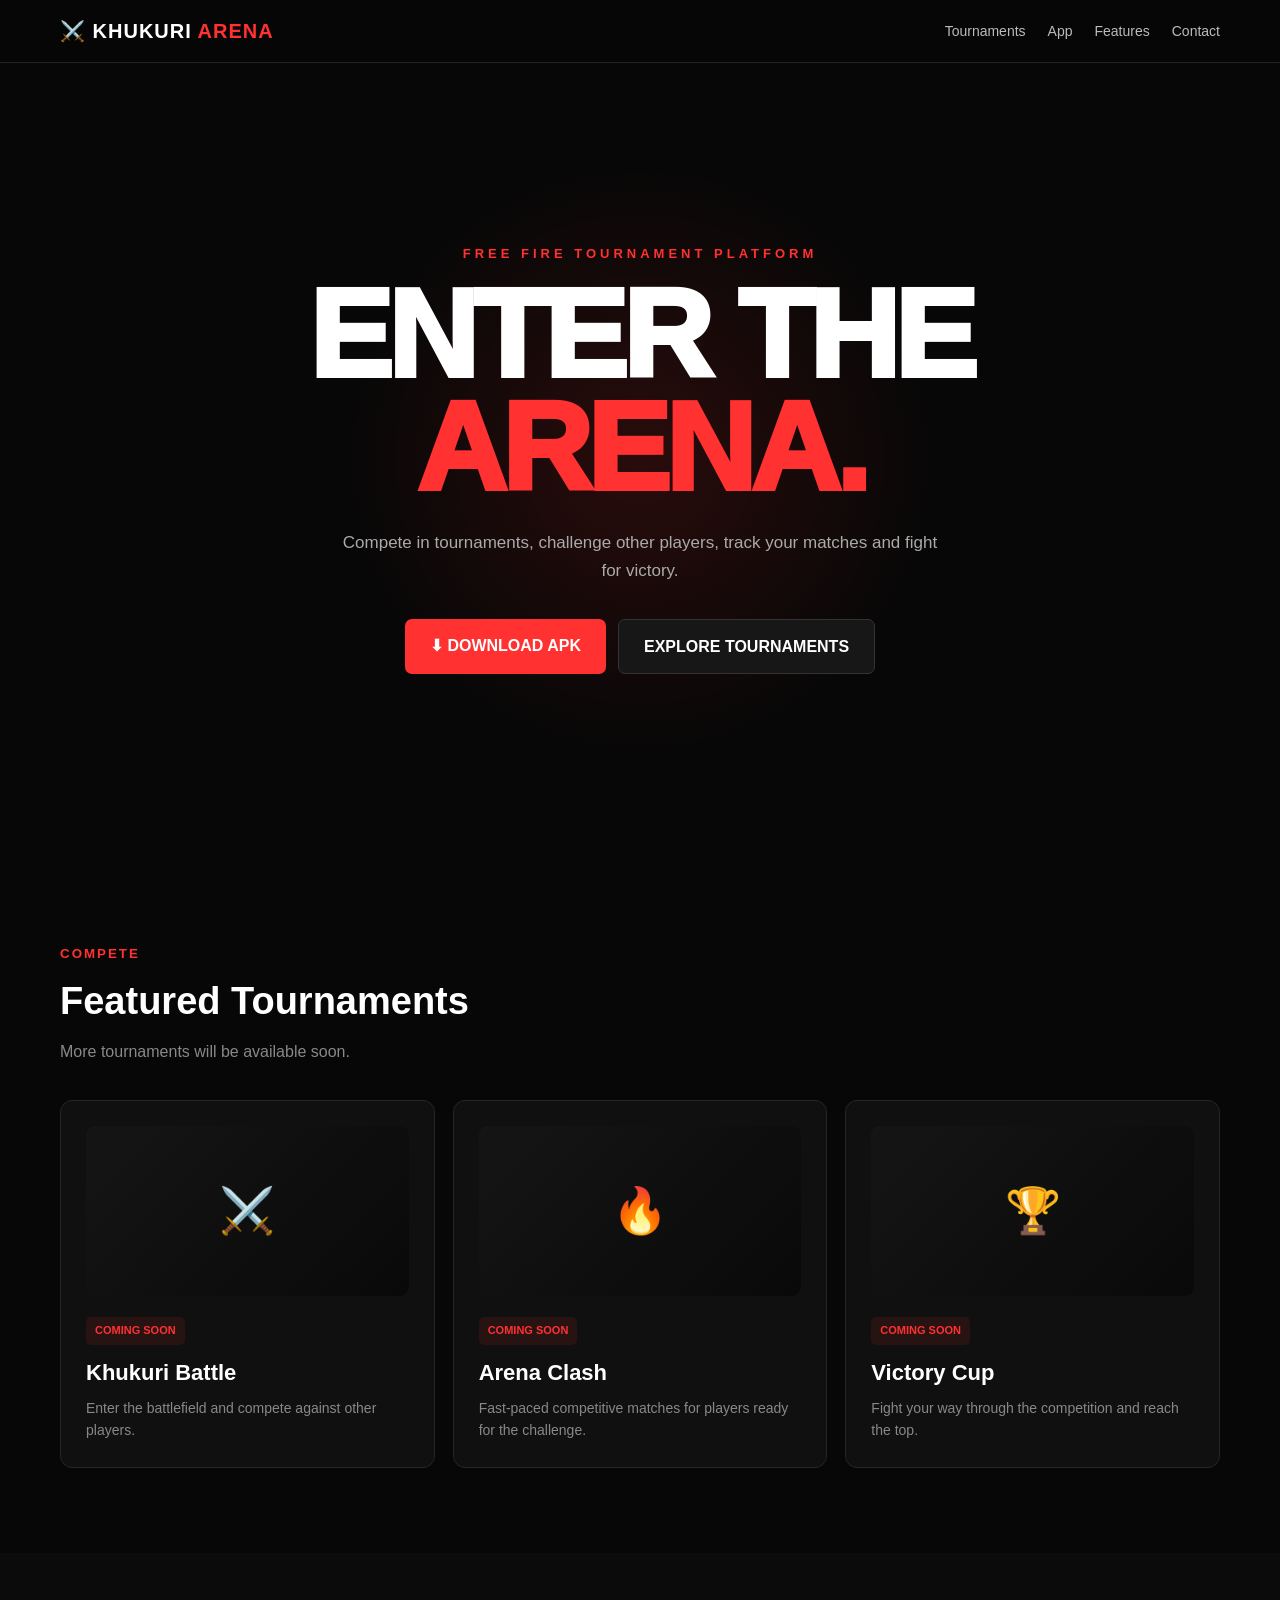
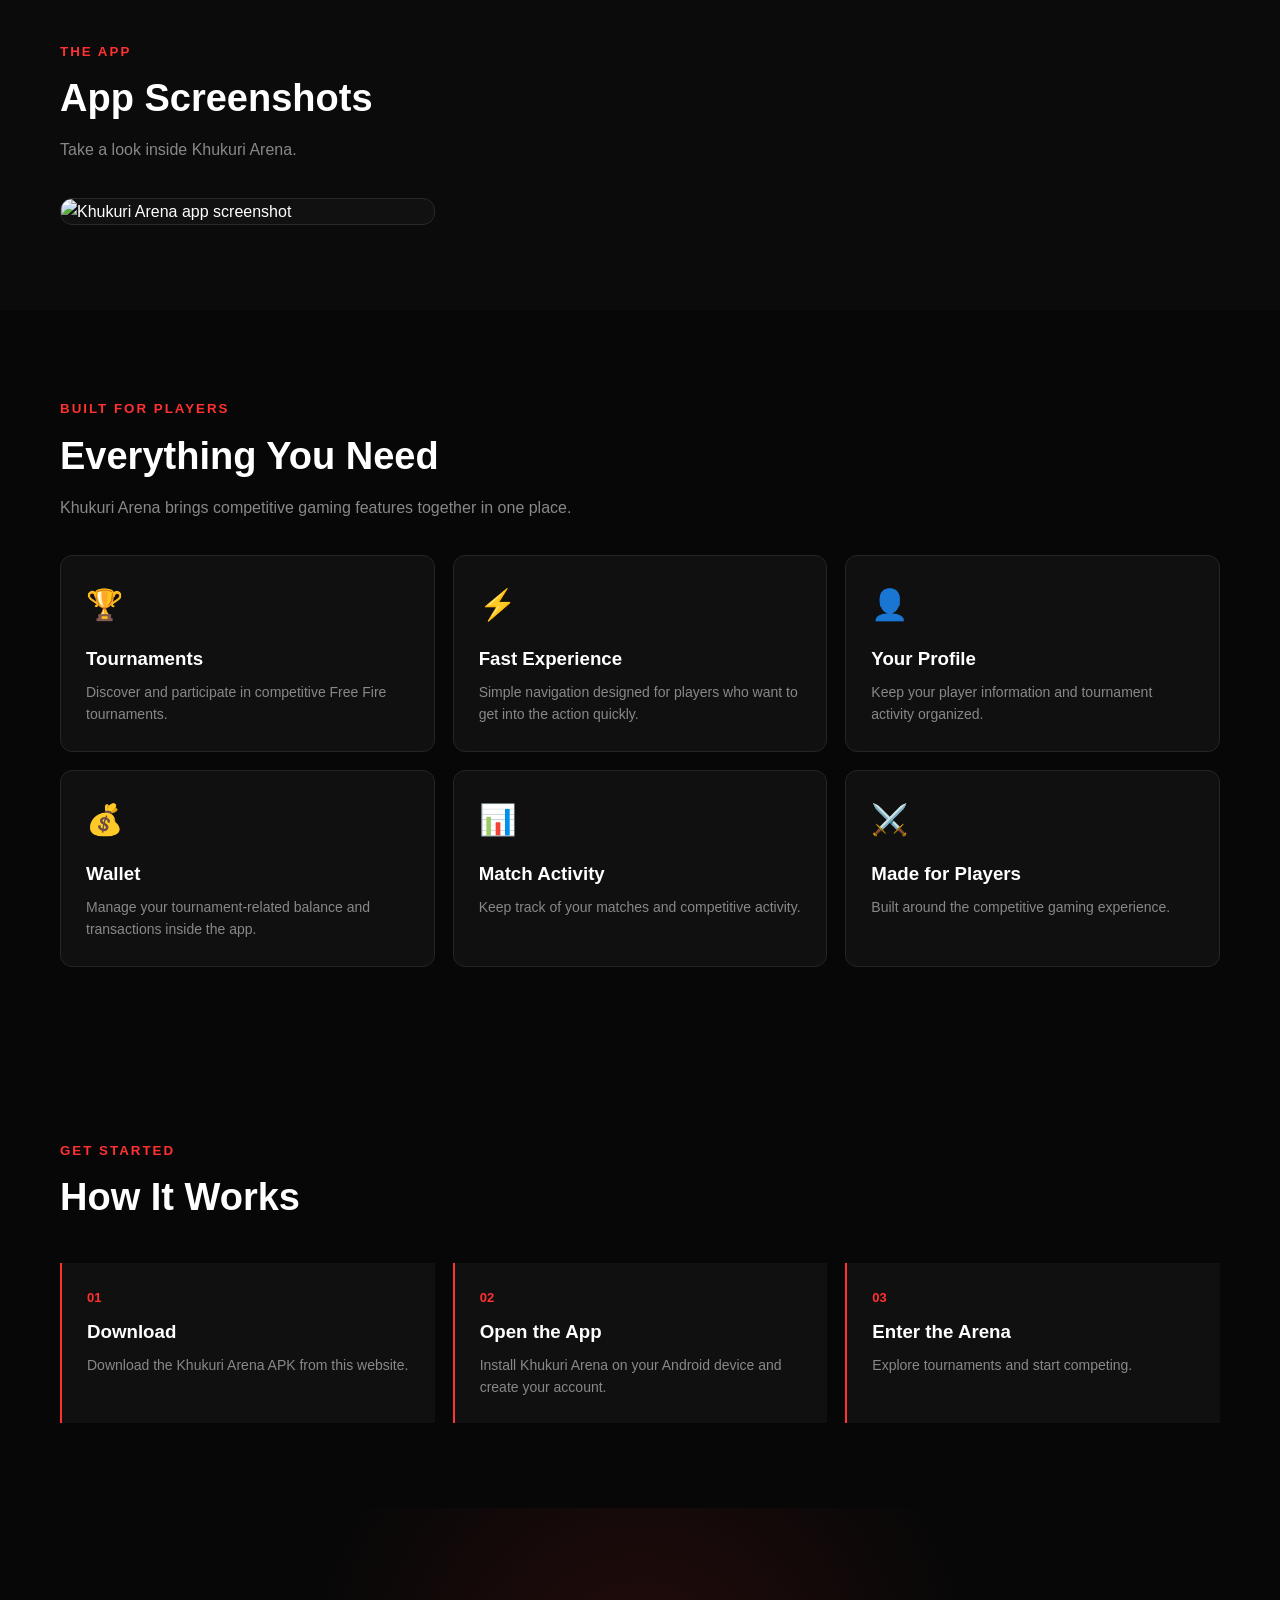
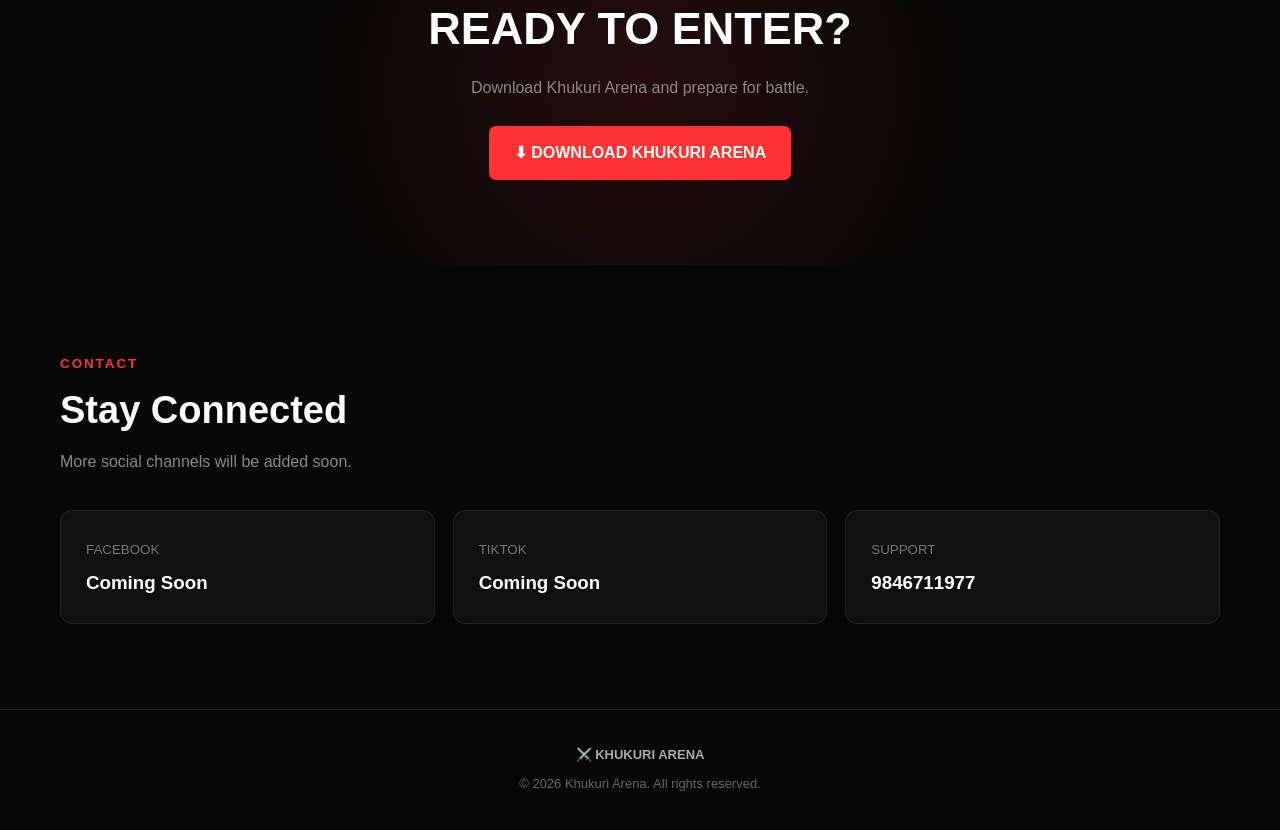
==== commit 66722f12: "Update index.html" ====
--- a/index.html
+++ b/index.html
@@ -1,2462 +1,1182 @@
 <!DOCTYPE html>
 <html lang="en">
 <head>
-<meta charset="UTF-8">
-<meta name="viewport" content="width=device-width, initial-scale=1.0">
-
-<title>Khukuri Arena | Enter the Arena</title>
-
-<style>
-
-*{
-    margin:0;
-    padding:0;
-    box-sizing:border-box;
-    font-family:Arial,Helvetica,sans-serif;
-}
-
-html{
-    scroll-behavior:smooth;
-}
-
-body{
-    background:#070707;
-    color:#fff;
-    overflow-x:hidden;
-}
-
-a{
-    text-decoration:none;
-    color:inherit;
-}
-
-button,
-input{
-    font:inherit;
-}
-
-
-/* =========================
-   NAVBAR
-========================= */
-
-nav{
-    position:sticky;
-    top:0;
-    z-index:1000;
-    width:100%;
-    padding:16px 7%;
-
-    display:flex;
-    justify-content:space-between;
-    align-items:center;
-
-    background:rgba(7,7,7,.94);
-    border-bottom:1px solid #222;
-    backdrop-filter:blur(10px);
-}
-
-.logo{
-    font-size:21px;
-    font-weight:900;
-    letter-spacing:1px;
-}
-
-.logo span{
-    color:#ff3131;
-}
-
-.nav-links{
-    display:flex;
-    gap:25px;
-    font-size:14px;
-    color:#bbb;
-}
-
-.nav-links a:hover{
-    color:#ff3131;
-}
-
-
-/* =========================
-   HERO
-========================= */
-
-.hero{
-    min-height:90vh;
-
-    display:flex;
-    align-items:center;
-    justify-content:center;
-
-    text-align:center;
-    padding:80px 20px;
-
-    background:
+  <meta charset="UTF-8">
+  <meta name="viewport" content="width=device-width, initial-scale=1.0">
+
+  <title>Khukuri Arena</title>
+
+  <meta
+    name="description"
+    content="Khukuri Arena - Enter the Arena. Join tournaments, compete and win."
+  >
+
+  <meta name="theme-color" content="#070707">
+
+  <style>
+
+    * {
+      margin: 0;
+      padding: 0;
+      box-sizing: border-box;
+    }
+
+    html {
+      scroll-behavior: smooth;
+    }
+
+    body {
+      font-family: Arial, Helvetica, sans-serif;
+      background: #070707;
+      color: #ffffff;
+      line-height: 1.6;
+      overflow-x: hidden;
+    }
+
+    a {
+      color: inherit;
+      text-decoration: none;
+    }
+
+    button {
+      font: inherit;
+    }
+
+
+    /* =========================
+       NAVBAR
+    ========================= */
+
+    nav {
+      position: sticky;
+      top: 0;
+      z-index: 100;
+
+      background: rgba(7, 7, 7, 0.96);
+      border-bottom: 1px solid #222;
+
+      backdrop-filter: blur(10px);
+    }
+
+    .nav-inner {
+      max-width: 1200px;
+      margin: auto;
+
+      padding: 15px 20px;
+
+      display: flex;
+      align-items: center;
+      justify-content: space-between;
+      gap: 20px;
+    }
+
+    .logo {
+      font-size: 20px;
+      font-weight: 900;
+      letter-spacing: 1px;
+      white-space: nowrap;
+    }
+
+    .logo span {
+      color: #ff3131;
+    }
+
+    .nav-links {
+      display: flex;
+      gap: 22px;
+
+      font-size: 14px;
+      color: #bbbbbb;
+    }
+
+    .nav-links a:hover {
+      color: #ffffff;
+    }
+
+
+    /* =========================
+       HERO
+    ========================= */
+
+    .hero {
+      min-height: 88vh;
+
+      display: flex;
+      align-items: center;
+      justify-content: center;
+
+      text-align: center;
+
+      padding: 70px 20px;
+
+      background:
         radial-gradient(
-            circle at center,
-            #351010 0%,
-            #110707 35%,
-            #070707 70%
+          circle at center,
+          rgba(255, 40, 40, 0.14),
+          transparent 40%
+        ),
+        #070707;
+    }
+
+    .hero-content {
+      max-width: 850px;
+    }
+
+    .hero-small {
+      color: #ff3131;
+
+      font-weight: 800;
+      letter-spacing: 4px;
+
+      font-size: 13px;
+
+      margin-bottom: 15px;
+    }
+
+    .hero h1 {
+      font-size: clamp(55px, 12vw, 125px);
+
+      line-height: 0.9;
+
+      font-weight: 1000;
+
+      letter-spacing: -5px;
+
+      margin-bottom: 25px;
+    }
+
+    .hero h1 span {
+      color: #ff3131;
+    }
+
+    .hero p {
+      color: #aaaaaa;
+
+      max-width: 600px;
+
+      margin: auto;
+
+      font-size: 17px;
+    }
+
+    .hero-buttons {
+      margin-top: 35px;
+
+      display: flex;
+      justify-content: center;
+
+      flex-wrap: wrap;
+
+      gap: 12px;
+    }
+
+    .btn {
+      border: none;
+
+      cursor: pointer;
+
+      padding: 14px 25px;
+
+      border-radius: 7px;
+
+      font-weight: 800;
+
+      transition: 0.2s;
+
+      display: inline-block;
+    }
+
+    .btn-red {
+      background: #ff3131;
+      color: #ffffff;
+    }
+
+    .btn-red:hover {
+      transform: translateY(-2px);
+      background: #ff4545;
+    }
+
+    .btn-dark {
+      background: #171717;
+
+      border: 1px solid #333333;
+
+      color: #ffffff;
+    }
+
+    .btn-dark:hover {
+      background: #222222;
+    }
+
+
+    /* =========================
+       GENERAL SECTIONS
+    ========================= */
+
+    section {
+      max-width: 1200px;
+
+      margin: auto;
+
+      padding: 85px 20px;
+    }
+
+    .section-title {
+      margin-bottom: 35px;
+    }
+
+    .section-title small {
+      color: #ff3131;
+
+      font-weight: 800;
+
+      letter-spacing: 2px;
+    }
+
+    .section-title h2 {
+      font-size: 38px;
+
+      margin-top: 5px;
+    }
+
+    .section-title p {
+      color: #888888;
+
+      margin-top: 8px;
+    }
+
+
+    /* =========================
+       TOURNAMENTS
+    ========================= */
+
+    .tournament-grid {
+      display: grid;
+
+      grid-template-columns:
+        repeat(3, 1fr);
+
+      gap: 18px;
+    }
+
+    .card {
+      background: #101010;
+
+      border: 1px solid #252525;
+
+      border-radius: 12px;
+
+      padding: 25px;
+
+      transition: 0.25s;
+    }
+
+    .card:hover {
+      transform: translateY(-4px);
+
+      border-color: #444444;
+    }
+
+    .tournament-image {
+      height: 170px;
+
+      border-radius: 9px;
+
+      background:
+        linear-gradient(
+          135deg,
+          #151515,
+          #090909
         );
-}
-
-.hero-content{
-    max-width:900px;
-}
-
-.badge{
-    display:inline-block;
-
-    padding:8px 15px;
-
-    border:1px solid #ff3131;
-    border-radius:30px;
-
-    color:#ff5555;
-
-    font-size:13px;
-
-    margin-bottom:25px;
-}
-
-.hero h1{
-    font-size:clamp(50px,10vw,110px);
-    line-height:.9;
-
-    font-weight:1000;
-    letter-spacing:-5px;
-}
-
-.hero h1 span{
-    color:#ff3131;
-}
-
-.hero p{
-    max-width:600px;
-
-    margin:25px auto;
-
-    color:#aaa;
-
-    font-size:17px;
-    line-height:1.6;
-}
-
-.buttons{
-    display:flex;
-
-    justify-content:center;
-
-    gap:15px;
-
-    flex-wrap:wrap;
-
-    margin-top:30px;
-}
-
-.btn{
-    padding:15px 27px;
-
-    border-radius:8px;
-
-    font-weight:bold;
-
-    border:1px solid #333;
-
-    cursor:pointer;
-
-    transition:.2s;
-}
-
-.btn:hover{
-    transform:translateY(-3px);
-}
-
-.btn-primary{
-    background:#ff3131;
-
-    color:#fff;
-
-    border-color:#ff3131;
-
-    box-shadow:
-        0 10px 30px rgba(255,49,49,.25);
-}
-
-.btn-secondary{
-    background:#111;
-}
-
-
-/* =========================
-   SECTIONS
-========================= */
-
-section{
-    padding:90px 7%;
-}
-
-.section-title{
-    text-align:center;
-
-    margin-bottom:45px;
-}
-
-.section-title small{
-    color:#ff3131;
-
-    font-weight:bold;
-
-    letter-spacing:2px;
-}
-
-.section-title h2{
-    font-size:42px;
-
-    margin-top:10px;
-}
-
-
-/* =========================
-   TOURNAMENTS
-========================= */
-
-.tournament-grid{
-    display:grid;
-
-    grid-template-columns:
-        repeat(auto-fit,minmax(240px,1fr));
-
-    gap:20px;
-}
-
-.tournament-card{
-    background:
-        linear-gradient(
-            145deg,
-            #151515,
-            #0d0d0d
-        );
-
-    border:1px solid #292929;
-
-    border-radius:15px;
-
-    padding:25px;
-
-    transition:.25s;
-}
-
-.tournament-card:hover{
-    transform:translateY(-5px);
-
-    border-color:#ff3131;
-}
-
-.tournament-status{
-    display:inline-block;
-
-    font-size:11px;
-
-    padding:6px 10px;
-
-    border-radius:20px;
-
-    background:#281010;
-
-    color:#ff5555;
-
-    margin-bottom:18px;
-}
-
-.tournament-card h3{
-    font-size:22px;
-
-    margin-bottom:12px;
-}
-
-.tournament-info{
-    color:#999;
-
-    line-height:1.8;
-
-    font-size:14px;
-}
-
-.tournament-info strong{
-    color:#fff;
-}
-
-
-/* =========================
-   SCREENSHOTS
-========================= */
-
-.screenshot-grid{
-    display:grid;
-
-    grid-template-columns:
-        repeat(auto-fit,minmax(210px,1fr));
-
-    gap:20px;
-}
-
-.screenshot-card{
-    background:#101010;
-
-    border:1px solid #252525;
-
-    border-radius:15px;
-
-    overflow:hidden;
-}
-
-.screenshot-card img{
-    width:100%;
-
-    display:block;
-
-    aspect-ratio:9/16;
-
-    object-fit:cover;
-
-    background:#181818;
-}
-
-.screenshot-placeholder{
-    aspect-ratio:9/16;
-
-    display:flex;
-
-    align-items:center;
-    justify-content:center;
-
-    text-align:center;
-
-    color:#777;
-
-    padding:25px;
-}
-
-
-/* =========================
-   FEATURES
-========================= */
-
-.feature-grid{
-    display:grid;
-
-    grid-template-columns:
-        repeat(auto-fit,minmax(220px,1fr));
-
-    gap:20px;
-}
-
-.feature{
-    background:#111;
-
-    border:1px solid #262626;
-
-    padding:28px;
-
-    border-radius:15px;
-
-    transition:.25s;
-}
-
-.feature:hover{
-    border-color:#ff3131;
-
-    transform:translateY(-5px);
-}
-
-.feature-icon{
-    font-size:30px;
-
-    margin-bottom:18px;
-}
-
-.feature h3{
-    margin-bottom:10px;
-}
-
-.feature p{
-    color:#999;
-
-    line-height:1.6;
-
-    font-size:14px;
-}
-
-
-/* =========================
-   STEPS
-========================= */
-
-.steps{
-    max-width:900px;
-
-    margin:auto;
-
-    display:grid;
-
-    grid-template-columns:
-        repeat(3,1fr);
-
-    gap:20px;
-}
-
-.step{
-    text-align:center;
-
-    padding:30px 15px;
-}
-
-.step-number{
-    width:50px;
-    height:50px;
-
-    display:flex;
-
-    align-items:center;
-    justify-content:center;
-
-    margin:0 auto 18px;
-
-    border-radius:50%;
-
-    background:#ff3131;
-
-    font-weight:bold;
-}
-
-
-/* =========================
-   DOWNLOAD
-========================= */
-
-.download{
-    text-align:center;
-
-    background:
-        linear-gradient(
-            135deg,
-            #180707,
-            #090909
-        );
-
-    border-top:1px solid #222;
-    border-bottom:1px solid #222;
-}
-
-.download h2{
-    font-size:45px;
-
-    margin-bottom:15px;
-}
-
-.download p{
-    color:#999;
-
-    margin-bottom:30px;
-}
-
-
-/* =========================
-   SOCIALS
-========================= */
-
-.social-grid{
-    display:flex;
-
-    justify-content:center;
-
-    gap:15px;
-
-    flex-wrap:wrap;
-}
-
-.social{
-    min-width:170px;
-
-    padding:17px 22px;
-
-    border:1px solid #292929;
-
-    background:#111;
-
-    border-radius:10px;
-
-    text-align:center;
-
-    transition:.2s;
-}
-
-.social:hover{
-    border-color:#ff3131;
-
-    transform:translateY(-3px);
-}
-
-.social strong{
-    display:block;
-
-    margin-bottom:5px;
-}
-
-.social span{
-    color:#888;
-
-    font-size:13px;
-}
-
-
-/* =========================
-   ADMIN MODAL
-========================= */
-
-.admin-overlay{
-    position:fixed;
-
-    inset:0;
-
-    z-index:5000;
-
-    display:none;
-
-    align-items:center;
-    justify-content:center;
-
-    padding:20px;
-
-    background:
-        rgba(0,0,0,.88);
-
-    backdrop-filter:blur(10px);
-}
-
-.admin-overlay.show{
-    display:flex;
-}
-
-.admin-box{
-    width:100%;
-
-    max-width:520px;
-
-    max-height:90vh;
-
-    overflow-y:auto;
-
-    background:#111;
-
-    border:1px solid #333;
-
-    border-radius:18px;
-
-    padding:28px;
-
-    box-shadow:
-        0 20px 80px rgba(0,0,0,.7);
-}
-
-.admin-header{
-    display:flex;
-
-    justify-content:space-between;
-
-    align-items:center;
-
-    margin-bottom:20px;
-}
-
-.admin-header h2{
-    color:#fff;
-}
-
-.close-btn{
-    width:38px;
-    height:38px;
-
-    border-radius:50%;
-
-    border:1px solid #333;
-
-    background:#181818;
-
-    color:#fff;
-
-    cursor:pointer;
-
-    font-size:20px;
-}
-
-.close-btn:hover{
-    border-color:#ff3131;
-}
-
-.admin-message{
-    color:#999;
-
-    line-height:1.6;
-
-    font-size:14px;
-
-    margin-bottom:20px;
-}
-
-.admin-input{
-    width:100%;
-
-    padding:14px;
-
-    background:#080808;
-
-    border:1px solid #333;
-
-    border-radius:8px;
-
-    color:#fff;
-
-    outline:none;
-
-    margin-bottom:12px;
-}
-
-.admin-input:focus{
-    border-color:#ff3131;
-}
-
-.admin-status{
-    min-height:20px;
-
-    margin:12px 0;
-
-    color:#ff5555;
-
-    font-size:14px;
-}
-
-.admin-tools{
-    display:none;
-}
-
-.admin-tools.show{
-    display:block;
-}
-
-.upload-label{
-    display:block;
-
-    padding:18px;
-
-    border:1px dashed #555;
-
-    border-radius:10px;
-
-    text-align:center;
-
-    color:#aaa;
-
-    cursor:pointer;
-
-    margin-bottom:15px;
-}
-
-.upload-label:hover{
-    border-color:#ff3131;
-
-    color:#fff;
-}
-
-#imageInput{
-    display:none;
-}
-
-.admin-list{
-    display:grid;
-
-    gap:12px;
-
-    margin-top:20px;
-}
-
-.admin-item{
-    display:flex;
-
-    align-items:center;
-
-    gap:12px;
-
-    background:#080808;
-
-    border:1px solid #292929;
-
-    padding:10px;
-
-    border-radius:10px;
-}
-
-.admin-item img{
-    width:60px;
-    height:75px;
-
-    object-fit:cover;
-
-    border-radius:6px;
-}
-
-.admin-item-info{
-    flex:1;
-
-    overflow:hidden;
-}
-
-.admin-item-info div{
-    color:#aaa;
-
-    font-size:12px;
-
-    white-space:nowrap;
-
-    overflow:hidden;
-
-    text-overflow:ellipsis;
-}
-
-.delete-btn{
-    padding:9px 12px;
-
-    border:1px solid #552020;
-
-    background:#210b0b;
-
-    color:#ff5555;
-
-    border-radius:7px;
-
-    cursor:pointer;
-}
-
-.delete-btn:hover{
-    background:#3a1010;
-}
-
-
-/* =========================
-   FOOTER
-========================= */
-
-footer{
-    padding:40px 7%;
-
-    text-align:center;
-
-    color:#666;
-
-    font-size:13px;
-
-    border-top:1px solid #181818;
-}
-
-footer strong{
-    color:#aaa;
-
-    cursor:pointer;
-
-    user-select:none;
-}
-
-.footer-secret{
-    margin-top:8px;
-
-    font-size:10px;
-
-    color:#333;
-}
-
-
-/* =========================
-   MOBILE
-========================= */
-
-@media(max-width:700px){
-
-    nav{
-        padding:14px 5%;
-    }
-
-    .nav-links{
-        gap:12px;
-
-        font-size:12px;
-    }
-
-    .hero{
-        min-height:82vh;
-    }
-
-    .hero h1{
-        letter-spacing:-3px;
-    }
-
-    section{
-        padding:65px 5%;
-    }
-
-    .section-title h2{
-        font-size:32px;
-    }
-
-    .steps{
-        grid-template-columns:1fr;
-    }
-
-    .download h2{
-        font-size:34px;
-    }
-
-}
-
-</style>
+
+      display: flex;
+
+      align-items: center;
+      justify-content: center;
+
+      font-size: 45px;
+
+      margin-bottom: 20px;
+    }
+
+    .tag {
+      display: inline-block;
+
+      font-size: 11px;
+
+      font-weight: 800;
+
+      color: #ff3131;
+
+      background:
+        rgba(255, 49, 49, 0.1);
+
+      padding: 5px 9px;
+
+      border-radius: 5px;
+
+      margin-bottom: 10px;
+    }
+
+    .card h3 {
+      font-size: 22px;
+
+      margin-bottom: 7px;
+    }
+
+    .card p {
+      color: #888888;
+
+      font-size: 14px;
+    }
+
+
+    /* =========================
+       SCREENSHOTS
+    ========================= */
+
+    .screenshots-section {
+      background: #0b0b0b;
+
+      max-width: none;
+    }
+
+    .screenshots-inner {
+      max-width: 1200px;
+
+      margin: auto;
+
+      padding: 0 20px;
+    }
+
+    .screenshots-grid {
+      display: grid;
+
+      grid-template-columns:
+        repeat(3, 1fr);
+
+      gap: 18px;
+    }
+
+    .screenshot-box {
+      background: #111111;
+
+      border: 1px solid #292929;
+
+      border-radius: 12px;
+
+      overflow: hidden;
+    }
+
+    .screenshot-box img {
+      width: 100%;
+
+      height: auto;
+
+      display: block;
+    }
+
+
+    /* =========================
+       FEATURES
+    ========================= */
+
+    .feature-grid {
+      display: grid;
+
+      grid-template-columns:
+        repeat(3, 1fr);
+
+      gap: 18px;
+    }
+
+    .feature {
+      background: #101010;
+
+      border: 1px solid #252525;
+
+      border-radius: 12px;
+
+      padding: 25px;
+    }
+
+    .feature-icon {
+      font-size: 30px;
+
+      margin-bottom: 15px;
+    }
+
+    .feature h3 {
+      margin-bottom: 7px;
+    }
+
+    .feature p {
+      color: #888888;
+
+      font-size: 14px;
+    }
+
+
+    /* =========================
+       HOW IT WORKS
+    ========================= */
+
+    .steps {
+      display: grid;
+
+      grid-template-columns:
+        repeat(3, 1fr);
+
+      gap: 18px;
+    }
+
+    .step {
+      padding: 25px;
+
+      border-left: 2px solid #ff3131;
+
+      background: #101010;
+    }
+
+    .step-number {
+      color: #ff3131;
+
+      font-size: 13px;
+
+      font-weight: 900;
+
+      margin-bottom: 8px;
+    }
+
+    .step h3 {
+      margin-bottom: 7px;
+    }
+
+    .step p {
+      color: #888888;
+
+      font-size: 14px;
+    }
+
+
+    /* =========================
+       CTA
+    ========================= */
+
+    .cta {
+      text-align: center;
+
+      background:
+        radial-gradient(
+          circle at center,
+          rgba(255, 49, 49, 0.12),
+          transparent 55%
+        ),
+        #070707;
+    }
+
+    .cta h2 {
+      font-size: 45px;
+
+      margin-bottom: 10px;
+    }
+
+    .cta p {
+      color: #888888;
+
+      margin-bottom: 25px;
+    }
+
+
+    /* =========================
+       CONTACT
+    ========================= */
+
+    .contact-grid {
+      display: grid;
+
+      grid-template-columns:
+        repeat(3, 1fr);
+
+      gap: 18px;
+    }
+
+    .contact-card {
+      padding: 25px;
+
+      background: #101010;
+
+      border: 1px solid #252525;
+
+      border-radius: 12px;
+    }
+
+    .contact-card small {
+      color: #777777;
+    }
+
+    .contact-card h3 {
+      margin-top: 7px;
+    }
+
+
+    /* =========================
+       FOOTER
+    ========================= */
+
+    footer {
+      border-top: 1px solid #222222;
+
+      padding: 35px 20px;
+
+      text-align: center;
+
+      color: #666666;
+
+      font-size: 13px;
+    }
+
+    .footer-logo {
+      color: #aaaaaa;
+
+      font-weight: 900;
+
+      margin-bottom: 8px;
+    }
+
+
+    /* =========================
+       MOBILE
+    ========================= */
+
+    @media (max-width: 800px) {
+
+      .nav-links {
+        display: none;
+      }
+
+      .tournament-grid,
+      .feature-grid,
+      .steps,
+      .contact-grid {
+        grid-template-columns: 1fr;
+      }
+
+      .screenshots-grid {
+        grid-template-columns: 1fr;
+      }
+
+      .hero {
+        min-height: 80vh;
+      }
+
+      .hero h1 {
+        letter-spacing: -3px;
+      }
+
+      .section-title h2 {
+        font-size: 31px;
+      }
+
+      .cta h2 {
+        font-size: 35px;
+      }
+
+    }
+
+  </style>
 </head>
 
 
 <body>
 
 
-<!-- =========================
-     NAVIGATION
-========================= -->
-
-<nav>
-
-    <div class="logo">
+  <!-- =========================
+       NAVIGATION
+  ========================= -->
+
+  <nav>
+
+    <div class="nav-inner">
+
+      <a href="#" class="logo">
         ⚔️ KHUKURI <span>ARENA</span>
+      </a>
+
+      <div class="nav-links">
+
+        <a href="#tournaments">
+          Tournaments
+        </a>
+
+        <a href="#screenshots">
+          App
+        </a>
+
+        <a href="#features">
+          Features
+        </a>
+
+        <a href="#contact">
+          Contact
+        </a>
+
+      </div>
+
     </div>
 
-    <div class="nav-links">
-
-        <a href="#tournaments">
-            Tournaments
+  </nav>
+
+
+
+  <!-- =========================
+       HERO
+  ========================= -->
+
+  <header class="hero">
+
+    <div class="hero-content">
+
+      <div class="hero-small">
+        FREE FIRE TOURNAMENT PLATFORM
+      </div>
+
+      <h1>
+        ENTER THE <span>ARENA.</span>
+      </h1>
+
+      <p>
+        Compete in tournaments, challenge other players,
+        track your matches and fight for victory.
+      </p>
+
+      <div class="hero-buttons">
+
+        <a
+          class="btn btn-red"
+          href="Khukuri-Arena.apk"
+          download
+        >
+          ⬇ DOWNLOAD APK
         </a>
 
-        <a href="#screenshots">
-            App
+        <a
+          class="btn btn-dark"
+          href="#tournaments"
+        >
+          EXPLORE TOURNAMENTS
         </a>
 
-        <a href="#features">
-            Features
-        </a>
-
-        <a href="#contact">
-            Contact
-        </a>
+      </div>
 
     </div>
 
-</nav>
-
-
-<!-- =========================
-     HERO
-========================= -->
-
-<header class="hero">
-
-    <div class="hero-content">
-
-        <div class="badge">
-            ⚔️ OFFICIAL KHUKURI ARENA
-        </div>
-
-        <h1>
-            ENTER<br>
-            THE <span>ARENA.</span>
-        </h1>
-
-        <p>
-            Compete. Play. Win.
-            Experience Khukuri Arena —
-            your gaming tournament platform built for players.
-        </p>
-
-        <div class="buttons">
-
-            <a
-                class="btn btn-primary"
-                href="Khukuri-Arena.apk"
-                download
-            >
-                📲 DOWNLOAD APK
-            </a>
-
-            <a
-                class="btn btn-secondary"
-                href="#features"
-            >
-                EXPLORE FEATURES
-            </a>
-
-        </div>
+  </header>
+
+
+
+  <!-- =========================
+       TOURNAMENTS
+  ========================= -->
+
+  <section id="tournaments">
+
+    <div class="section-title">
+
+      <small>
+        COMPETE
+      </small>
+
+      <h2>
+        Featured Tournaments
+      </h2>
+
+      <p>
+        More tournaments will be available soon.
+      </p>
 
     </div>
 
-</header>
-
-
-<!-- =========================
-     TOURNAMENTS
-========================= -->
-
-<section id="tournaments">
+
+    <div class="tournament-grid">
+
+
+      <div class="card">
+
+        <div class="tournament-image">
+          ⚔️
+        </div>
+
+        <span class="tag">
+          COMING SOON
+        </span>
+
+        <h3>
+          Khukuri Battle
+        </h3>
+
+        <p>
+          Enter the battlefield and compete
+          against other players.
+        </p>
+
+      </div>
+
+
+
+      <div class="card">
+
+        <div class="tournament-image">
+          🔥
+        </div>
+
+        <span class="tag">
+          COMING SOON
+        </span>
+
+        <h3>
+          Arena Clash
+        </h3>
+
+        <p>
+          Fast-paced competitive matches
+          for players ready for the challenge.
+        </p>
+
+      </div>
+
+
+
+      <div class="card">
+
+        <div class="tournament-image">
+          🏆
+        </div>
+
+        <span class="tag">
+          COMING SOON
+        </span>
+
+        <h3>
+          Victory Cup
+        </h3>
+
+        <p>
+          Fight your way through the competition
+          and reach the top.
+        </p>
+
+      </div>
+
+
+    </div>
+
+  </section>
+
+
+
+  <!-- =========================
+       APP SCREENSHOTS
+  ========================= -->
+
+  <div class="screenshots-section">
+
+    <section id="screenshots">
+
+      <div class="section-title">
+
+        <small>
+          THE APP
+        </small>
+
+        <h2>
+          App Screenshots
+        </h2>
+
+        <p>
+          Take a look inside Khukuri Arena.
+        </p>
+
+      </div>
+
+
+      <div class="screenshots-grid">
+
+
+        <!--
+          YOUR APP SCREENSHOT
+
+          Put screenshot.jpg in the same
+          GitHub repository folder as index.html.
+        -->
+
+        <div class="screenshot-box">
+
+          <img
+            src="screenshot.jpg"
+            alt="Khukuri Arena app screenshot"
+          >
+
+        </div>
+
+
+      </div>
+
+    </section>
+
+  </div>
+
+
+
+  <!-- =========================
+       FEATURES
+  ========================= -->
+
+  <section id="features">
 
     <div class="section-title">
 
+      <small>
+        BUILT FOR PLAYERS
+      </small>
+
+      <h2>
+        Everything You Need
+      </h2>
+
+      <p>
+        Khukuri Arena brings competitive gaming
+        features together in one place.
+      </p>
+
+    </div>
+
+
+    <div class="feature-grid">
+
+
+      <div class="feature">
+
+        <div class="feature-icon">
+          🏆
+        </div>
+
+        <h3>
+          Tournaments
+        </h3>
+
+        <p>
+          Discover and participate in competitive
+          Free Fire tournaments.
+        </p>
+
+      </div>
+
+
+
+      <div class="feature">
+
+        <div class="feature-icon">
+          ⚡
+        </div>
+
+        <h3>
+          Fast Experience
+        </h3>
+
+        <p>
+          Simple navigation designed for players
+          who want to get into the action quickly.
+        </p>
+
+      </div>
+
+
+
+      <div class="feature">
+
+        <div class="feature-icon">
+          👤
+        </div>
+
+        <h3>
+          Your Profile
+        </h3>
+
+        <p>
+          Keep your player information and
+          tournament activity organized.
+        </p>
+
+      </div>
+
+
+
+      <div class="feature">
+
+        <div class="feature-icon">
+          💰
+        </div>
+
+        <h3>
+          Wallet
+        </h3>
+
+        <p>
+          Manage your tournament-related balance
+          and transactions inside the app.
+        </p>
+
+      </div>
+
+
+
+      <div class="feature">
+
+        <div class="feature-icon">
+          📊
+        </div>
+
+        <h3>
+          Match Activity
+        </h3>
+
+        <p>
+          Keep track of your matches and
+          competitive activity.
+        </p>
+
+      </div>
+
+
+
+      <div class="feature">
+
+        <div class="feature-icon">
+          ⚔️
+        </div>
+
+        <h3>
+          Made for Players
+        </h3>
+
+        <p>
+          Built around the competitive
+          gaming experience.
+        </p>
+
+      </div>
+
+
+    </div>
+
+  </section>
+
+
+
+  <!-- =========================
+       HOW IT WORKS
+  ========================= -->
+
+  <section>
+
+    <div class="section-title">
+
+      <small>
+        GET STARTED
+      </small>
+
+      <h2>
+        How It Works
+      </h2>
+
+    </div>
+
+
+    <div class="steps">
+
+
+      <div class="step">
+
+        <div class="step-number">
+          01
+        </div>
+
+        <h3>
+          Download
+        </h3>
+
+        <p>
+          Download the Khukuri Arena APK
+          from this website.
+        </p>
+
+      </div>
+
+
+
+      <div class="step">
+
+        <div class="step-number">
+          02
+        </div>
+
+        <h3>
+          Open the App
+        </h3>
+
+        <p>
+          Install Khukuri Arena on your Android
+          device and create your account.
+        </p>
+
+      </div>
+
+
+
+      <div class="step">
+
+        <div class="step-number">
+          03
+        </div>
+
+        <h3>
+          Enter the Arena
+        </h3>
+
+        <p>
+          Explore tournaments and
+          start competing.
+        </p>
+
+      </div>
+
+
+    </div>
+
+  </section>
+
+
+
+  <!-- =========================
+       DOWNLOAD CTA
+  ========================= -->
+
+  <section class="cta">
+
+    <h2>
+      READY TO ENTER?
+    </h2>
+
+    <p>
+      Download Khukuri Arena and prepare for battle.
+    </p>
+
+    <a
+      class="btn btn-red"
+      href="Khukuri-Arena.apk"
+      download
+    >
+      ⬇ DOWNLOAD KHUKURI ARENA
+    </a>
+
+  </section>
+
+
+
+  <!-- =========================
+       CONTACT
+  ========================= -->
+
+  <section id="contact">
+
+    <div class="section-title">
+
+      <small>
+        CONTACT
+      </small>
+
+      <h2>
+        Stay Connected
+      </h2>
+
+      <p>
+        More social channels will be added soon.
+      </p>
+
+    </div>
+
+
+    <div class="contact-grid">
+
+
+      <div class="contact-card">
+
         <small>
-            🔥 COMPETE
+          FACEBOOK
         </small>
 
-        <h2>
-            Featured Tournaments
-        </h2>
+        <h3>
+          Coming Soon
+        </h3>
+
+      </div>
+
+
+
+      <div class="contact-card">
+
+        <small>
+          TIKTOK
+        </small>
+
+        <h3>
+          Coming Soon
+        </h3>
+
+      </div>
+
+
+
+      <div class="contact-card">
+
+        <small>
+          SUPPORT
+        </small>
+
+        <h3>
+
+          <a href="tel:+9779846711977">
+            9846711977
+          </a>
+
+        </h3>
+
+      </div>
+
 
     </div>
 
-
-    <div class="tournament-grid">
-
-
-        <div class="tournament-card">
-
-            <div class="tournament-status">
-                COMING SOON
-            </div>
-
-            <h3>
-                Khukuri Battle
-            </h3>
-
-            <div class="tournament-info">
-
-                Prize Pool:
-                <strong>Coming Soon</strong>
-                <br>
-
-                Entry Fee:
-                <strong>Coming Soon</strong>
-                <br>
-
-                Date:
-                <strong>Coming Soon</strong>
-
-            </div>
-
-        </div>
-
-
-        <div class="tournament-card">
-
-            <div class="tournament-status">
-                COMING SOON
-            </div>
-
-            <h3>
-                Arena Clash
-            </h3>
-
-            <div class="tournament-info">
-
-                Prize Pool:
-                <strong>Coming Soon</strong>
-                <br>
-
-                Entry Fee:
-                <strong>Coming Soon</strong>
-                <br>
-
-                Date:
-                <strong>Coming Soon</strong>
-
-            </div>
-
-        </div>
-
-
-        <div class="tournament-card">
-
-            <div class="tournament-status">
-                COMING SOON
-            </div>
-
-            <h3>
-                Victory Cup
-            </h3>
-
-            <div class="tournament-info">
-
-                Prize Pool:
-                <strong>Coming Soon</strong>
-                <br>
-
-                Entry Fee:
-                <strong>Coming Soon</strong>
-                <br>
-
-                Date:
-                <strong>Coming Soon</strong>
-
-            </div>
-
-        </div>
-
-
+  </section>
+
+
+
+  <!-- =========================
+       FOOTER
+  ========================= -->
+
+  <footer>
+
+    <div class="footer-logo">
+      ⚔️ KHUKURI ARENA
     </div>
 
-</section>
-
-
-<!-- =========================
-     SCREENSHOTS
-========================= -->
-
-<section id="screenshots">
-
-    <div class="section-title">
-
-        <small>
-            📱 APP PREVIEW
-        </small>
-
-        <h2>
-            Inside Khukuri Arena
-        </h2>
-
+    <div>
+      © 2026 Khukuri Arena. All rights reserved.
     </div>
 
-
-    <div
-        class="screenshot-grid"
-        id="publicScreenshots"
-    >
-
-        <div class="screenshot-card">
-
-            <div class="screenshot-placeholder">
-
-                📱
-                <br><br>
-
-                App screenshots
-                will appear here.
-
-            </div>
-
-        </div>
-
-    </div>
-
-</section>
-
-
-<!-- =========================
-     FEATURES
-========================= -->
-
-<section id="features">
-
-    <div class="section-title">
-
-        <small>
-            ⚡ BUILT FOR PLAYERS
-        </small>
-
-        <h2>
-            Everything You Need
-        </h2>
-
-    </div>
-
-
-    <div class="feature-grid">
-
-
-        <div class="feature">
-
-            <div class="feature-icon">
-                🏆
-            </div>
-
-            <h3>
-                Tournaments
-            </h3>
-
-            <p>
-                Join competitive tournaments
-                and take on other players.
-            </p>
-
-        </div>
-
-
-        <div class="feature">
-
-            <div class="feature-icon">
-                ⚡
-            </div>
-
-            <h3>
-                Fast Experience
-            </h3>
-
-            <p>
-                Designed for a simple and fast
-                tournament experience.
-            </p>
-
-        </div>
-
-
-        <div class="feature">
-
-            <div class="feature-icon">
-                👤
-            </div>
-
-            <h3>
-                Your Profile
-            </h3>
-
-            <p>
-                Manage your player profile
-                and tournament activity.
-            </p>
-
-        </div>
-
-
-        <div class="feature">
-
-            <div class="feature-icon">
-                💰
-            </div>
-
-            <h3>
-                Wallet
-            </h3>
-
-            <p>
-                Keep track of your tournament
-                wallet and activity.
-            </p>
-
-        </div>
-
-
-        <div class="feature">
-
-            <div class="feature-icon">
-                📊
-            </div>
-
-            <h3>
-                Match Activity
-            </h3>
-
-            <p>
-                Keep your tournament activity
-                organized in one place.
-            </p>
-
-        </div>
-
-
-        <div class="feature">
-
-            <div class="feature-icon">
-                🎮
-            </div>
-
-            <h3>
-                Made for Players
-            </h3>
-
-            <p>
-                A gaming platform designed
-                around competitive players.
-            </p>
-
-        </div>
-
-
-    </div>
-
-</section>
-
-
-<!-- =========================
-     HOW IT WORKS
-========================= -->
-
-<section>
-
-    <div class="section-title">
-
-        <small>
-            🚀 GET STARTED
-        </small>
-
-        <h2>
-            Start in Three Steps
-        </h2>
-
-    </div>
-
-
-    <div class="steps">
-
-
-        <div class="step">
-
-            <div class="step-number">
-                1
-            </div>
-
-            <h3>
-                Download
-            </h3>
-
-            <p>
-                Download the official
-                Khukuri Arena APK.
-            </p>
-
-        </div>
-
-
-        <div class="step">
-
-            <div class="step-number">
-                2
-            </div>
-
-            <h3>
-                Open the App
-            </h3>
-
-            <p>
-                Install and open
-                Khukuri Arena.
-            </p>
-
-        </div>
-
-
-        <div class="step">
-
-            <div class="step-number">
-                3
-            </div>
-
-            <h3>
-                Enter the Arena
-            </h3>
-
-            <p>
-                Create your profile
-                and explore tournaments.
-            </p>
-
-        </div>
-
-
-    </div>
-
-</section>
-
-
-<!-- =========================
-     DOWNLOAD
-========================= -->
-
-<section class="download">
-
-    <h2>
-        READY TO ENTER?
-    </h2>
-
-    <p>
-        Download Khukuri Arena
-        and step into the arena.
-    </p>
-
-    <a
-        class="btn btn-primary"
-        href="Khukuri-Arena.apk"
-        download
-    >
-        ⚔️ DOWNLOAD KHUKURI ARENA
-    </a>
-
-</section>
-
-
-<!-- =========================
-     CONTACT / SOCIAL
-========================= -->
-
-<section id="contact">
-
-    <div class="section-title">
-
-        <small>
-            🌐 CONNECT
-        </small>
-
-        <h2>
-            Follow & Contact
-        </h2>
-
-    </div>
-
-
-    <div class="social-grid">
-
-
-        <a
-            class="social"
-            href="#"
-            onclick="
-                alert('Facebook page coming soon!');
-                return false;
-            "
-        >
-
-            <strong>
-                📘 Facebook
-            </strong>
-
-            <span>
-                Coming soon
-            </span>
-
-        </a>
-
-
-        <a
-            class="social"
-            href="#"
-            onclick="
-                alert('TikTok page coming soon!');
-                return false;
-            "
-        >
-
-            <strong>
-                🎵 TikTok
-            </strong>
-
-            <span>
-                Coming soon
-            </span>
-
-        </a>
-
-
-        <a
-            class="social"
-            href="tel:+9779846711977"
-        >
-
-            <strong>
-                📞 Contact / Support
-            </strong>
-
-            <span>
-                9846711977
-            </span>
-
-        </a>
-
-
-    </div>
-
-</section>
-
-
-<!-- =========================
-     ADMIN MODAL
-========================= -->
-
-<div
-    id="adminOverlay"
-    class="admin-overlay"
->
-
-    <div class="admin-box">
-
-
-        <div class="admin-header">
-
-            <h2>
-                ⚔️ Admin
-            </h2>
-
-            <button
-                class="close-btn"
-                onclick="closeAdmin()"
-            >
-                ×
-            </button>
-
-        </div>
-
-
-        <!-- SETUP -->
-
-        <div id="setupArea">
-
-            <p class="admin-message">
-
-                This is the first-time administrator setup.
-
-                Create your private master password.
-
-                You will use it every time you open
-                the admin panel.
-
-            </p>
-
-
-            <input
-                id="setupKey"
-                class="admin-input"
-                type="password"
-                placeholder="One-time setup key"
-            >
-
-
-            <input
-                id="newPassword"
-                class="admin-input"
-                type="password"
-                placeholder="Create master password"
-            >
-
-
-            <input
-                id="confirmPassword"
-                class="admin-input"
-                type="password"
-                placeholder="Confirm master password"
-            >
-
-
-            <button
-                class="btn btn-primary"
-                onclick="createMasterPassword()"
-            >
-                🔐 CREATE MASTER PASSWORD
-            </button>
-
-        </div>
-
-
-        <!-- LOGIN -->
-
-        <div id="loginArea">
-
-            <p class="admin-message">
-
-                Enter your master password
-                to manage Khukuri Arena screenshots.
-
-            </p>
-
-
-            <input
-                id="loginPassword"
-                class="admin-input"
-                type="password"
-                placeholder="Master password"
-            >
-
-
-            <button
-                class="btn btn-primary"
-                onclick="adminLogin()"
-            >
-                🔐 LOGIN
-            </button>
-
-        </div>
-
-
-        <div
-            id="adminStatus"
-            class="admin-status"
-        ></div>
-
-
-        <!-- TOOLS -->
-
-        <div
-            id="adminTools"
-            class="admin-tools"
-        >
-
-            <p class="admin-message">
-
-                Upload screenshots here.
-                Once uploaded, they are stored online
-                and will remain on the public website
-                until you delete them.
-
-            </p>
-
-
-            <label
-                class="upload-label"
-                for="imageInput"
-            >
-
-                📸
-                <br><br>
-
-                TAP TO SELECT SCREENSHOTS
-
-            </label>
-
-
-            <input
-                id="imageInput"
-                type="file"
-                accept="image/jpeg,image/png,image/webp"
-                multiple
-            >
-
-
-            <div
-                id="adminList"
-                class="admin-list"
-            ></div>
-
-
-            <button
-                class="btn btn-secondary"
-                style="margin-top:20px;width:100%;"
-                onclick="logoutAdmin()"
-            >
-                LOG OUT
-            </button>
-
-        </div>
-
-
-    </div>
-
-</div>
-
-
-<!-- =========================
-     FOOTER
-========================= -->
-
-<footer>
-
-    <p>
-
-        <strong
-            id="secretLogo"
-        >
-            ⚔️ KHUKURI ARENA
-        </strong>
-
-    </p>
-
-    <p style="margin-top:8px;">
-
-        © 2026 Khukuri Arena.
-        All rights reserved.
-
-    </p>
-
-    <div class="footer-secret">
-        Tap the logo 5 times for administrator access.
-    </div>
-
-</footer>
-
-
-<script>
-
-/* =====================================================
-   IMPORTANT
-   =====================================================
-
-   AFTER CREATING YOUR CLOUDFLARE WORKER:
-
-   Replace this URL with your Worker URL.
-
-   Example:
-
-   https://khukuri-arena-admin.yourname.workers.dev
-===================================================== */
-
-const API_URL =
-    "PASTE-YOUR-CLOUDFLARE-WORKER-URL-HERE";
-
-
-/* =====================================================
-   ADMIN STATE
-===================================================== */
-
-let adminPassword = "";
-
-let tapCount = 0;
-
-let tapTimer = null;
-
-
-/* =====================================================
-   FIVE TAP SECRET ADMIN OPEN
-===================================================== */
-
-document
-    .getElementById("secretLogo")
-    .addEventListener("click", function(){
-
-        tapCount++;
-
-        clearTimeout(tapTimer);
-
-        tapTimer = setTimeout(function(){
-
-            tapCount = 0;
-
-        }, 1200);
-
-
-        if(tapCount >= 5){
-
-            tapCount = 0;
-
-            openAdmin();
-
-        }
-
-    });
-
-
-/* =====================================================
-   OPEN ADMIN
-===================================================== */
-
-async function openAdmin(){
-
-    document
-        .getElementById("adminOverlay")
-        .classList
-        .add("show");
-
-
-    document
-        .getElementById("adminStatus")
-        .textContent = "";
-
-
-    try{
-
-        const response =
-            await fetch(API_URL + "/api/status");
-
-
-        const data =
-            await response.json();
-
-
-        if(data.configured){
-
-            document
-                .getElementById("setupArea")
-                .style.display = "none";
-
-            document
-                .getElementById("loginArea")
-                .style.display = "block";
-
-        }else{
-
-            document
-                .getElementById("setupArea")
-                .style.display = "block";
-
-            document
-                .getElementById("loginArea")
-                .style.display = "none";
-
-        }
-
-    }catch(error){
-
-        setStatus(
-            "Cannot connect to admin server. Check your Worker URL.",
-            true
-        );
-
-    }
-
-}
-
-
-/* =====================================================
-   CLOSE ADMIN
-===================================================== */
-
-function closeAdmin(){
-
-    document
-        .getElementById("adminOverlay")
-        .classList
-        .remove("show");
-
-}
-
-
-/* =====================================================
-   STATUS MESSAGE
-===================================================== */
-
-function setStatus(message,error=false){
-
-    const element =
-        document.getElementById("adminStatus");
-
-    element.textContent = message;
-
-    element.style.color =
-        error ? "#ff5555" : "#69ff8c";
-
-}
-
-
-/* =====================================================
-   CREATE MASTER PASSWORD
-===================================================== */
-
-async function createMasterPassword(){
-
-    const setupKey =
-        document
-        .getElementById("setupKey")
-        .value
-        .trim();
-
-
-    const password =
-        document
-        .getElementById("newPassword")
-        .value;
-
-
-    const confirm =
-        document
-        .getElementById("confirmPassword")
-        .value;
-
-
-    if(!setupKey){
-
-        setStatus(
-            "Enter the one-time setup key.",
-            true
-        );
-
-        return;
-
-    }
-
-
-    if(password.length < 8){
-
-        setStatus(
-            "Password must be at least 8 characters.",
-            true
-        );
-
-        return;
-
-    }
-
-
-    if(password !== confirm){
-
-        setStatus(
-            "Passwords do not match.",
-            true
-        );
-
-        return;
-
-    }
-
-
-    setStatus("Creating master password...");
-
-
-    try{
-
-        const response =
-            await fetch(
-                API_URL + "/api/setup",
-                {
-                    method:"POST",
-
-                    headers:{
-                        "Content-Type":
-                            "application/json"
-                    },
-
-                    body:JSON.stringify({
-                        setupKey,
-                        password
-                    })
-                }
-            );
-
-
-        const data =
-            await response.json();
-
-
-        if(!response.ok){
-
-            setStatus(
-                data.error || "Setup failed.",
-                true
-            );
-
-            return;
-
-        }
-
-
-        setStatus(
-            "Master password created successfully."
-        );
-
-
-        setTimeout(function(){
-
-            document
-                .getElementById("setupArea")
-                .style.display = "none";
-
-            document
-                .getElementById("loginArea")
-                .style.display = "block";
-
-            document
-                .getElementById("setupKey")
-                .value = "";
-
-            document
-                .getElementById("newPassword")
-                .value = "";
-
-            document
-                .getElementById("confirmPassword")
-                .value = "";
-
-        },800);
-
-
-    }catch(error){
-
-        setStatus(
-            "Could not connect to server.",
-            true
-        );
-
-    }
-
-}
-
-
-/* =====================================================
-   LOGIN
-===================================================== */
-
-async function adminLogin(){
-
-    const password =
-        document
-        .getElementById("loginPassword")
-        .value;
-
-
-    if(!password){
-
-        setStatus(
-            "Enter your master password.",
-            true
-        );
-
-        return;
-
-    }
-
-
-    setStatus("Checking password...");
-
-
-    try{
-
-        const response =
-            await fetch(
-                API_URL + "/api/login",
-                {
-                    method:"POST",
-
-                    headers:{
-                        "Content-Type":
-                            "application/json"
-                    },
-
-                    body:JSON.stringify({
-                        password
-                    })
-                }
-            );
-
-
-        const data =
-            await response.json();
-
-
-        if(!response.ok){
-
-            setStatus(
-                data.error || "Wrong password.",
-                true
-            );
-
-            return;
-
-        }
-
-
-        adminPassword = password;
-
-
-        document
-            .getElementById("loginArea")
-            .style.display = "none";
-
-
-        document
-            .getElementById("adminTools")
-            .classList
-            .add("show");
-
-
-        setStatus(
-            "Admin access granted ⚔️"
-        );
-
-
-        loadScreenshots();
-
-
-    }catch(error){
-
-        setStatus(
-            "Could not connect to server.",
-            true
-        );
-
-    }
-
-}
-
-
-/* =====================================================
-   LOGOUT
-===================================================== */
-
-function logoutAdmin(){
-
-    adminPassword = "";
-
-
-    document
-        .getElementById("adminTools")
-        .classList
-        .remove("show");
-
-
-    document
-        .getElementById("loginArea")
-        .style.display = "block";
-
-
-    document
-        .getElementById("loginPassword")
-        .value = "";
-
-
-    setStatus("");
-
-}
-
-
-/* =====================================================
-   UPLOAD
-===================================================== */
-
-document
-    .getElementById("imageInput")
-    .addEventListener(
-        "change",
-        uploadScreenshots
-    );
-
-
-async function uploadScreenshots(event){
-
-    const files =
-        Array.from(event.target.files);
-
-
-    if(!files.length){
-
-        return;
-
-    }
-
-
-    for(const file of files){
-
-        if(file.size > 10 * 1024 * 1024){
-
-            setStatus(
-                file.name +
-                " is larger than 10 MB.",
-                true
-            );
-
-            continue;
-
-        }
-
-
-        setStatus(
-            "Uploading " + file.name + "..."
-        );
-
-
-        const formData =
-            new FormData();
-
-
-        formData.append(
-            "file",
-            file
-        );
-
-
-        try{
-
-            const response =
-                await fetch(
-                    API_URL + "/api/upload",
-                    {
-                        method:"POST",
-
-                        headers:{
-                            "X-Admin-Password":
-                                adminPassword
-                        },
-
-                        body:formData
-                    }
-                );
-
-
-            const data =
-                await response.json();
-
-
-            if(!response.ok){
-
-                setStatus(
-                    data.error ||
-                    "Upload failed.",
-                    true
-                );
-
-                continue;
-
-            }
-
-
-            setStatus(
-                "Uploaded " +
-                file.name +
-                " successfully."
-            );
-
-        }catch(error){
-
-            setStatus(
-                "Upload failed.",
-                true
-            );
-
-        }
-
-    }
-
-
-    event.target.value = "";
-
-    await loadScreenshots();
-
-}
-
-
-/* =====================================================
-   LOAD PUBLIC SCREENSHOTS
-===================================================== */
-
-async function loadScreenshots(){
-
-    try{
-
-        const response =
-            await fetch(
-                API_URL +
-                "/api/screenshots"
-            );
-
-
-        const data =
-            await response.json();
-
-
-        if(!response.ok){
-
-            return;
-
-        }
-
-
-        renderPublicScreenshots(
-            data.screenshots || []
-        );
-
-
-        renderAdminList(
-            data.screenshots || []
-        );
-
-
-    }catch(error){
-
-        console.log(
-            "Screenshot loading error:",
-            error
-        );
-
-    }
-
-}
-
-
-/* =====================================================
-   PUBLIC SCREENSHOT DISPLAY
-===================================================== */
-
-function renderPublicScreenshots(
-    screenshots
-){
-
-    const container =
-        document.getElementById(
-            "publicScreenshots"
-        );
-
-
-    if(!screenshots.length){
-
-        container.innerHTML = `
-
-            <div class="screenshot-card">
-
-                <div class="screenshot-placeholder">
-
-                    📱
-                    <br><br>
-
-                    App screenshots
-                    will appear here.
-
-                </div>
-
-            </div>
-
-        `;
-
-        return;
-
-    }
-
-
-    container.innerHTML = "";
-
-
-    screenshots.forEach(function(item){
-
-        const card =
-            document.createElement("div");
-
-        card.className =
-            "screenshot-card";
-
-
-        const image =
-            document.createElement("img");
-
-        image.src =
-            item.url;
-
-        image.alt =
-            "Khukuri Arena App Screenshot";
-
-        image.loading =
-            "lazy";
-
-
-        card.appendChild(image);
-
-        container.appendChild(card);
-
-    });
-
-}
-
-
-/* =====================================================
-   ADMIN SCREENSHOT LIST
-===================================================== */
-
-function renderAdminList(
-    screenshots
-){
-
-    const container =
-        document.getElementById(
-            "adminList"
-        );
-
-
-    if(!screenshots.length){
-
-        container.innerHTML = `
-
-            <div
-                style="
-                color:#666;
-                text-align:center;
-                padding:20px;
-                "
-            >
-                No screenshots uploaded yet.
-            </div>
-
-        `;
-
-        return;
-
-    }
-
-
-    container.innerHTML = "";
-
-
-    screenshots.forEach(function(item){
-
-        const row =
-            document.createElement("div");
-
-        row.className =
-            "admin-item";
-
-
-        row.innerHTML = `
-
-            <img
-                src="${item.url}"
-                alt=""
-            >
-
-            <div class="admin-item-info">
-
-                <strong>
-                    Screenshot
-                </strong>
-
-                <div>
-                    ${escapeHtml(item.key)}
-                </div>
-
-            </div>
-
-            <button
-                class="delete-btn"
-                onclick="deleteScreenshot('${encodeURIComponent(item.key)}')"
-            >
-                DELETE
-            </button>
-
-        `;
-
-
-        container.appendChild(row);
-
-    });
-
-}
-
-
-/* =====================================================
-   DELETE
-===================================================== */
-
-async function deleteScreenshot(
-    encodedKey
-){
-
-    const key =
-        decodeURIComponent(
-            encodedKey
-        );
-
-
-    if(!confirm(
-        "Delete this screenshot permanently?"
-    )){
-
-        return;
-
-    }
-
-
-    setStatus(
-        "Deleting screenshot..."
-    );
-
-
-    try{
-
-        const response =
-            await fetch(
-                API_URL + "/api/delete",
-                {
-                    method:"POST",
-
-                    headers:{
-                        "Content-Type":
-                            "application/json",
-
-                        "X-Admin-Password":
-                            adminPassword
-                    },
-
-                    body:JSON.stringify({
-                        key
-                    })
-                }
-            );
-
-
-        const data =
-            await response.json();
-
-
-        if(!response.ok){
-
-            setStatus(
-                data.error ||
-                "Delete failed.",
-                true
-            );
-
-            return;
-
-        }
-
-
-        setStatus(
-            "Screenshot deleted."
-        );
-
-
-        await loadScreenshots();
-
-
-    }catch(error){
-
-        setStatus(
-            "Delete failed.",
-            true
-        );
-
-    }
-
-}
-
-
-/* =====================================================
-   HTML ESCAPE
-===================================================== */
-
-function escapeHtml(text){
-
-    return String(text)
-        .replaceAll("&","&amp;")
-        .replaceAll("<","&lt;")
-        .replaceAll(">","&gt;")
-        .replaceAll('"',"&quot;")
-        .replaceAll("'","&#039;");
-
-}
-
-
-/* =====================================================
-   INITIAL LOAD
-===================================================== */
-
-window.addEventListener(
-    "load",
-    function(){
-
-        if(
-            API_URL &&
-            !API_URL.includes(
-                "PASTE-YOUR"
-            )
-        ){
-
-            loadScreenshots();
-
-        }
-
-    }
-);
-
-</script>
+  </footer>
+
 
 </body>
 </html>
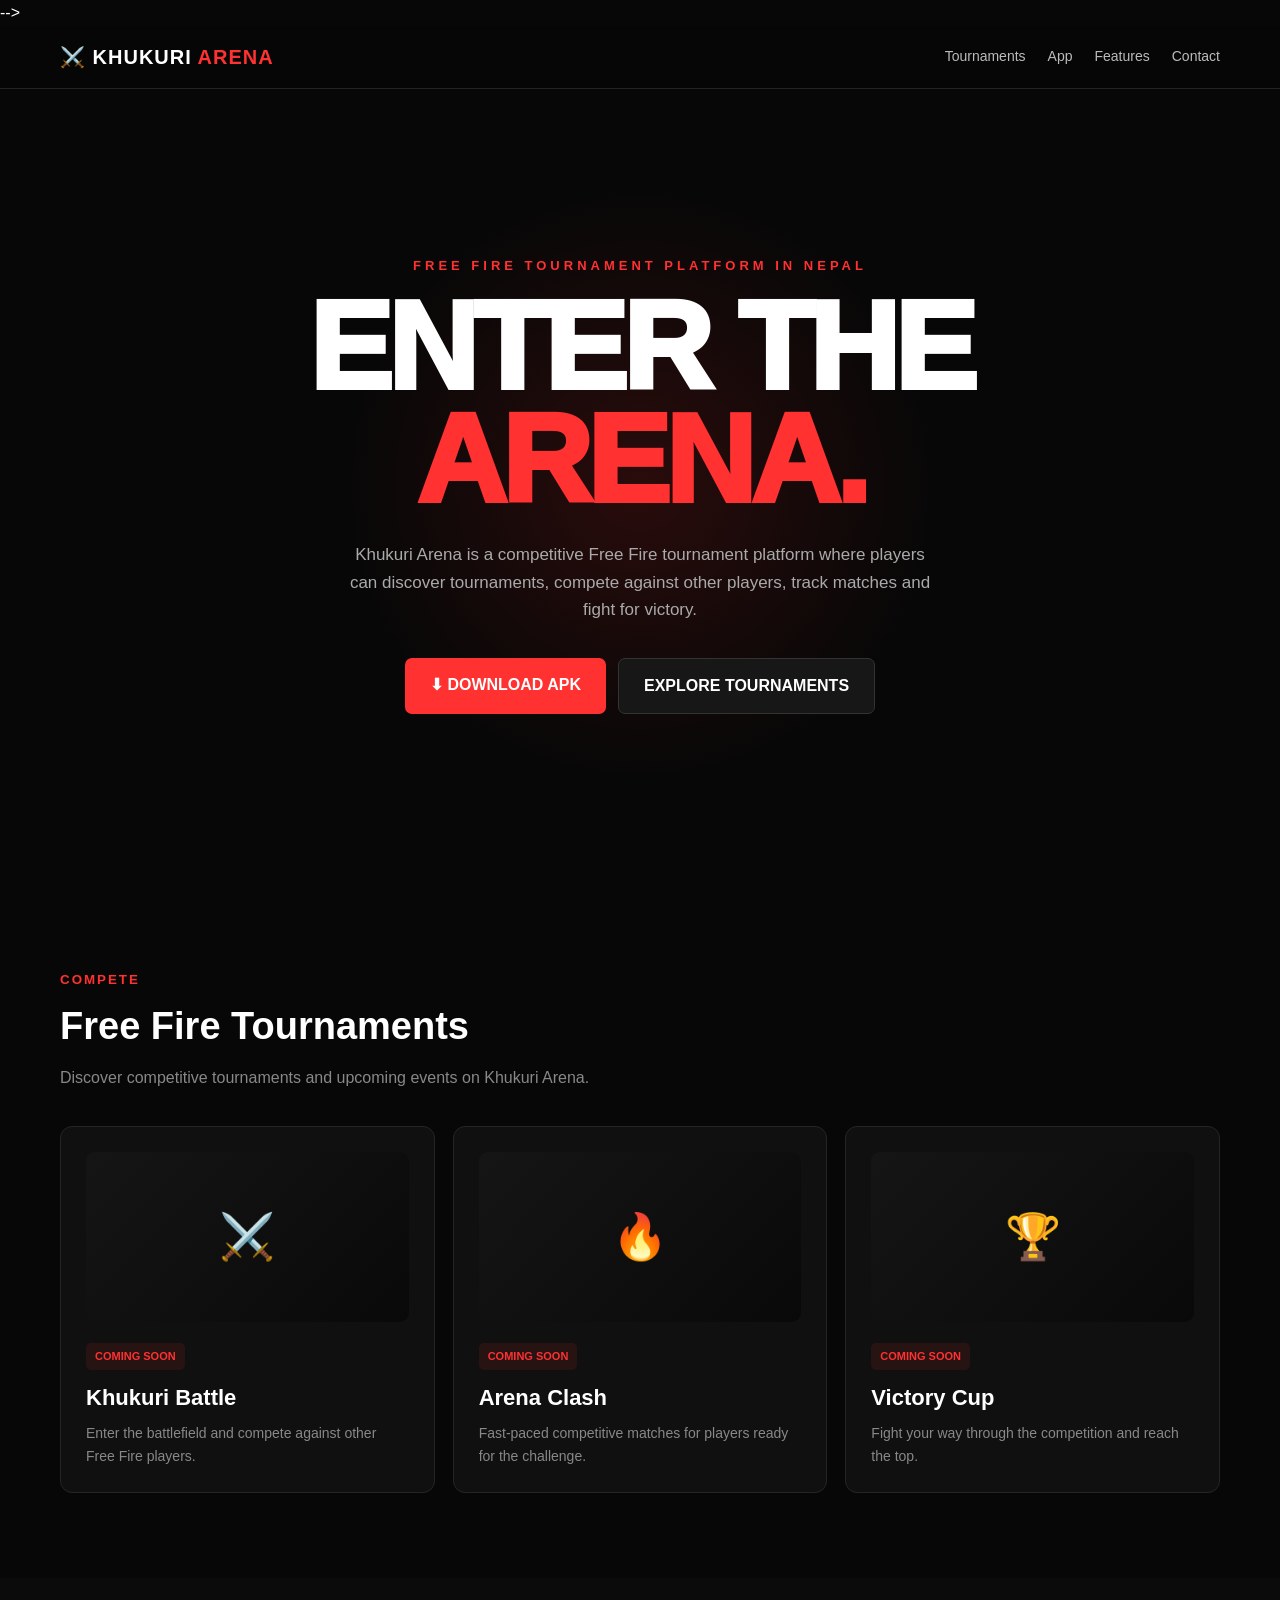
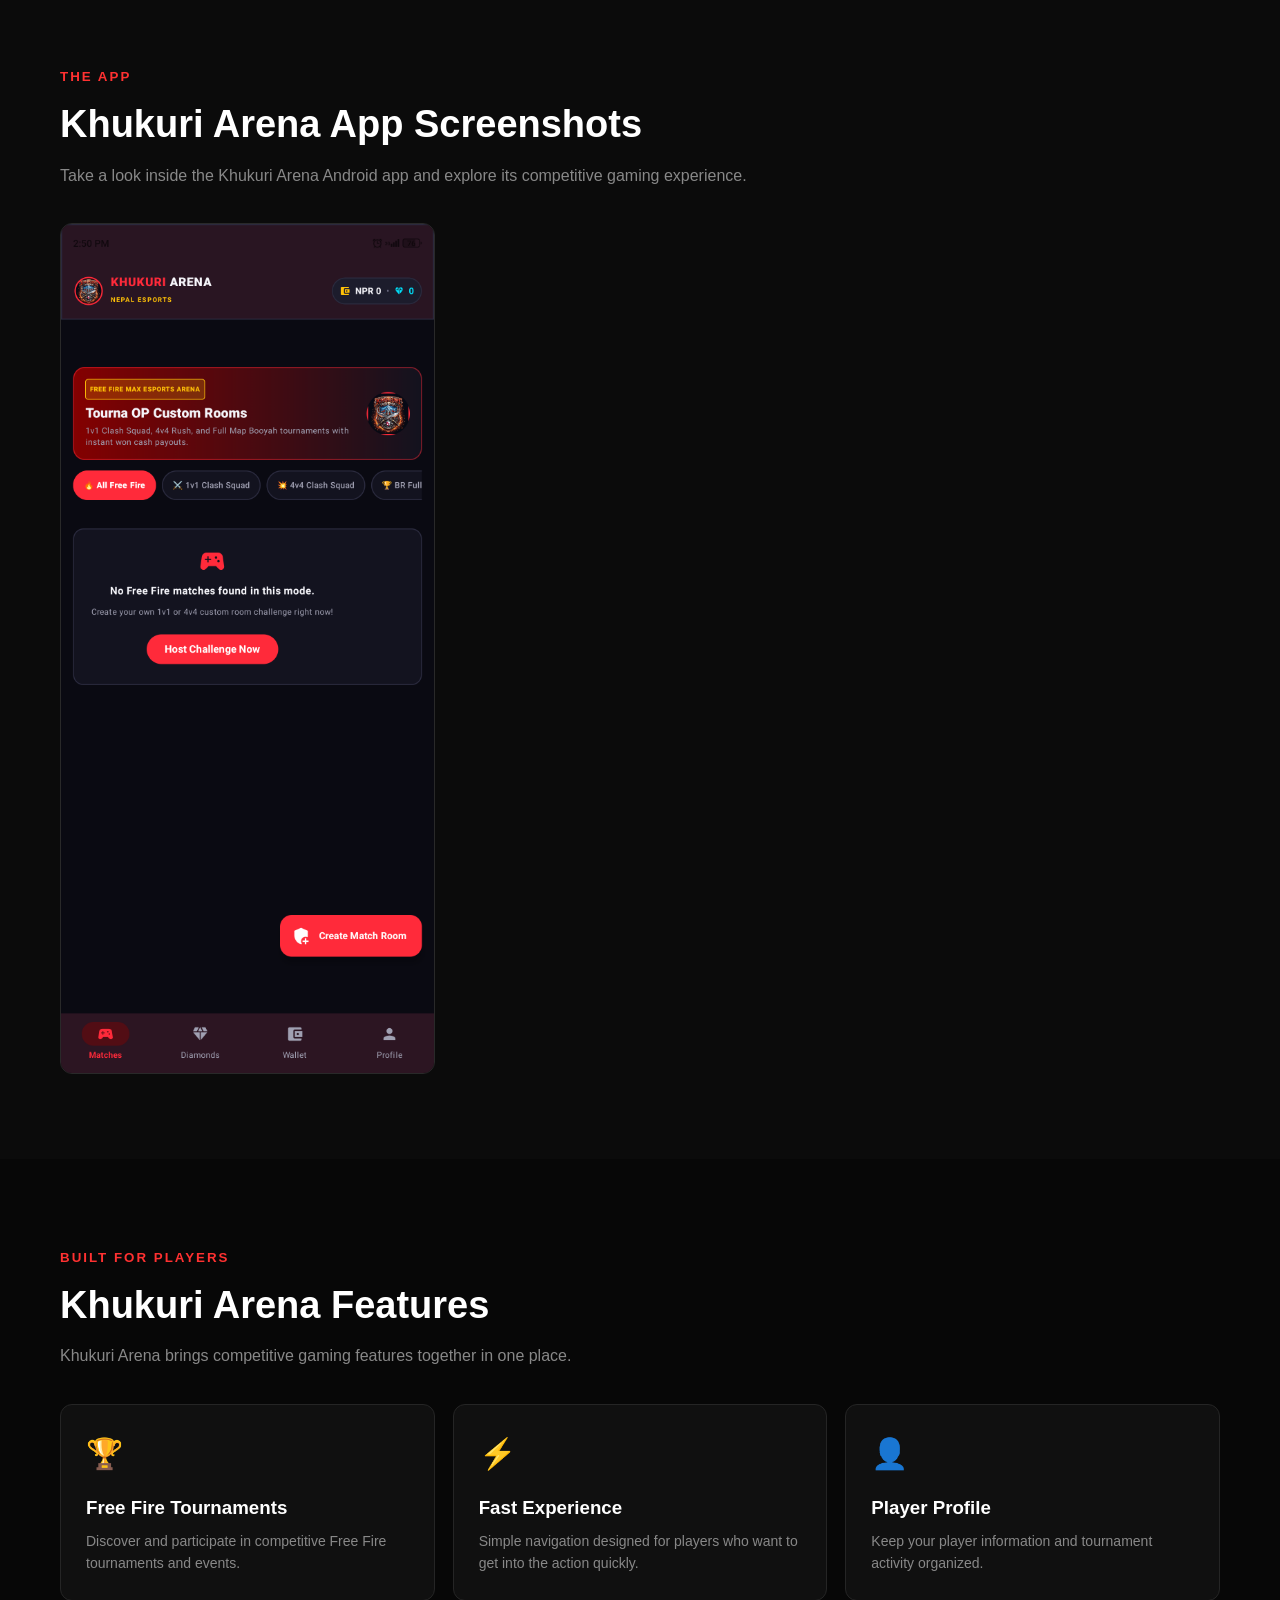
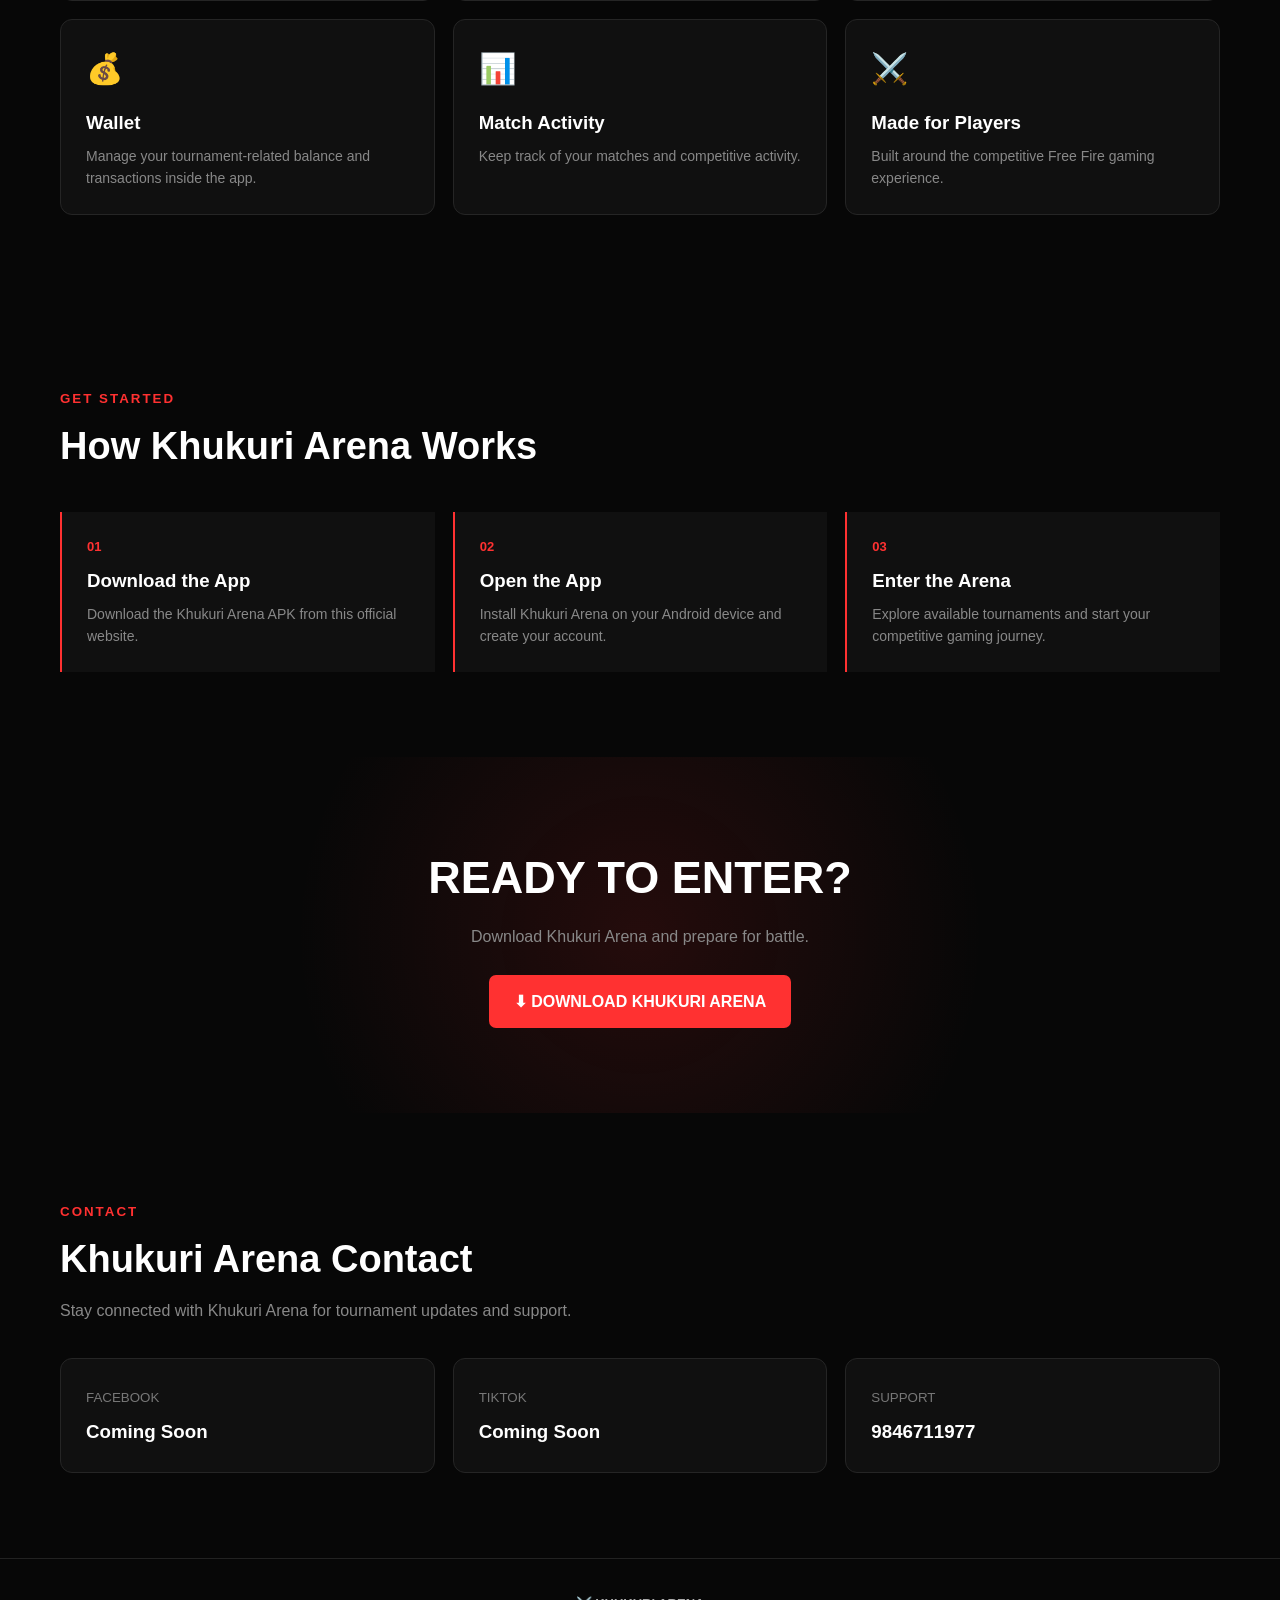
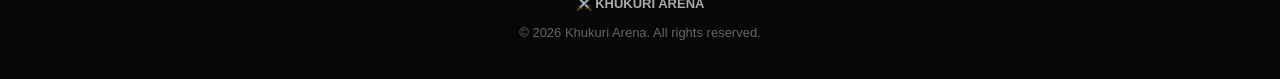
==== commit 54fbb2e1: "Update index.html" ====
--- a/index.html
+++ b/index.html
@@ -1,19 +1,129 @@
-<!DOCTYPE html>
-<html lang="en">
+<!DOCTYPE html><html lang="en">
 <head>
-  <meta charset="UTF-8">
-  <meta name="viewport" content="width=device-width, initial-scale=1.0">
-
-  <title>Khukuri Arena</title>
-
-  <meta
-    name="description"
-    content="Khukuri Arena - Enter the Arena. Join tournaments, compete and win."
-  >
-
-  <meta name="theme-color" content="#070707">
-
-  <style>
+  <meta charset="UTF-8"><meta
+name="viewport"
+content="width=device-width, initial-scale=1.0"
+
+«»
+
+  <!-- =========================
+       PRIMARY SEO
+  ========================= -->  <title>
+    Khukuri Arena | Free Fire Tournament Platform in Nepal
+  </title><meta
+name="description"
+content="Khukuri Arena is a Free Fire tournament platform for competitive players in Nepal. Download the Android app, discover tournaments, track matches and compete in the arena."
+
+«»
+
+<meta
+name="keywords"
+content="Khukuri Arena, Free Fire tournament Nepal, Free Fire tournaments, Nepal gaming tournament, Free Fire competition Nepal, Khukuri Arena app, gaming tournament platform Nepal"
+
+«»
+
+<meta
+name="author"
+content="Khukuri Arena"
+
+«»
+
+<meta
+name="robots"
+content="index, follow, max-image-preview:large, max-snippet:-1, max-video-preview:-1"
+
+«»
+
+<meta
+name="theme-color"
+content="#070707"
+
+«»
+
+  <!-- Canonical URL -->  <link
+    rel="canonical"
+    href="https://duopixelstudio6.github.io/Khukuri-Arena-/"
+  >  <!-- =========================
+       OPEN GRAPH / FACEBOOK
+  ========================= --><meta
+property="og:type"
+content="website"
+
+«»
+
+<meta
+property="og:title"
+content="Khukuri Arena | Free Fire Tournament Platform in Nepal"
+
+«»
+
+<meta
+property="og:description"
+content="Enter the Khukuri Arena. Discover Free Fire tournaments, compete with other players and download the Khukuri Arena Android app."
+
+«»
+
+<meta
+property="og:url"
+content="https://duopixelstudio6.github.io/Khukuri-Arena-/"
+
+«»
+
+<meta
+property="og:site_name"
+content="Khukuri Arena"
+
+«»
+
+  <!--
+    If you later add an OG image, use:
+    https://duopixelstudio6.github.io/Khukuri-Arena-/og-image.jpg
+
+    <meta property="og:image"
+          content="https://duopixelstudio6.github.io/Khukuri-Arena-/og-image.jpg">
+  -->  <!-- =========================
+       TWITTER / X
+  ========================= --><meta
+name="twitter:card"
+content="summary_large_image"
+
+«»
+
+<meta
+name="twitter:title"
+content="Khukuri Arena | Free Fire Tournament Platform"
+
+«»
+
+<meta
+name="twitter:description"
+content="Discover Free Fire tournaments, compete with other players and enter the Khukuri Arena."
+
+«»
+
+  <!-- =========================
+       STRUCTURED DATA
+  ========================= -->  <script type="application/ld+json">
+  {
+    "@context": "https://schema.org",
+    "@type": "WebSite",
+    "name": "Khukuri Arena",
+    "url": "https://duopixelstudio6.github.io/Khukuri-Arena-/",
+    "description": "Khukuri Arena is a Free Fire tournament platform for competitive players in Nepal.",
+    "inLanguage": "en"
+  }
+  </script>  <script type="application/ld+json">
+  {
+    "@context": "https://schema.org",
+    "@type": "MobileApplication",
+    "name": "Khukuri Arena",
+    "description": "Khukuri Arena is a Free Fire tournament platform for competitive players.",
+    "applicationCategory": "GameApplication",
+    "operatingSystem": "Android",
+    "url": "https://duopixelstudio6.github.io/Khukuri-Arena-/",
+    "downloadUrl": "https://duopixelstudio6.github.io/Khukuri-Arena-/Khukuri-Arena.apk"
+  }
+  </script>  <style>
 
     * {
       margin: 0;
@@ -584,599 +694,573 @@
 
     }
 
-  </style>
-</head>
-
-
-<body>
-
-
-  <!-- =========================
+  </style></head><body>  <!-- =========================
        NAVIGATION
-  ========================= -->
-
-  <nav>
-
-    <div class="nav-inner">
-
-      <a href="#" class="logo">
-        ⚔️ KHUKURI <span>ARENA</span>
-      </a>
-
-      <div class="nav-links">
-
-        <a href="#tournaments">
-          Tournaments
-        </a>
-
-        <a href="#screenshots">
-          App
-        </a>
-
-        <a href="#features">
-          Features
-        </a>
-
-        <a href="#contact">
-          Contact
-        </a>
-
-      </div>
-
-    </div>
-
-  </nav>
-
-
-
-  <!-- =========================
+  ========================= -->  <nav aria-label="Main navigation"><div class="nav-inner">
+
+  <a
+    href="#"
+    class="logo"
+    aria-label="Khukuri Arena home"
+  >
+    ⚔️ KHUKURI <span>ARENA</span>
+  </a>
+
+  <div class="nav-links">
+
+    <a href="#tournaments">
+      Tournaments
+    </a>
+
+    <a href="#screenshots">
+      App
+    </a>
+
+    <a href="#features">
+      Features
+    </a>
+
+    <a href="#contact">
+      Contact
+    </a>
+
+  </div>
+
+</div>
+
+  </nav>  <!-- =========================
        HERO
-  ========================= -->
-
-  <header class="hero">
-
-    <div class="hero-content">
-
-      <div class="hero-small">
-        FREE FIRE TOURNAMENT PLATFORM
-      </div>
-
-      <h1>
-        ENTER THE <span>ARENA.</span>
-      </h1>
-
-      <p>
-        Compete in tournaments, challenge other players,
-        track your matches and fight for victory.
-      </p>
-
-      <div class="hero-buttons">
-
-        <a
-          class="btn btn-red"
-          href="Khukuri-Arena.apk"
-          download
-        >
-          ⬇ DOWNLOAD APK
-        </a>
-
-        <a
-          class="btn btn-dark"
-          href="#tournaments"
-        >
-          EXPLORE TOURNAMENTS
-        </a>
-
-      </div>
-
-    </div>
-
-  </header>
-
-
-
-  <!-- =========================
-       TOURNAMENTS
-  ========================= -->
-
-  <section id="tournaments">
-
-    <div class="section-title">
-
-      <small>
-        COMPETE
-      </small>
-
-      <h2>
-        Featured Tournaments
-      </h2>
-
-      <p>
-        More tournaments will be available soon.
-      </p>
-
-    </div>
-
-
-    <div class="tournament-grid">
-
-
-      <div class="card">
-
-        <div class="tournament-image">
-          ⚔️
-        </div>
-
-        <span class="tag">
-          COMING SOON
-        </span>
-
-        <h3>
-          Khukuri Battle
-        </h3>
-
-        <p>
-          Enter the battlefield and compete
-          against other players.
-        </p>
-
-      </div>
-
-
-
-      <div class="card">
-
-        <div class="tournament-image">
-          🔥
-        </div>
-
-        <span class="tag">
-          COMING SOON
-        </span>
-
-        <h3>
-          Arena Clash
-        </h3>
-
-        <p>
-          Fast-paced competitive matches
-          for players ready for the challenge.
-        </p>
-
-      </div>
-
-
-
-      <div class="card">
-
-        <div class="tournament-image">
-          🏆
-        </div>
-
-        <span class="tag">
-          COMING SOON
-        </span>
-
-        <h3>
-          Victory Cup
-        </h3>
-
-        <p>
-          Fight your way through the competition
-          and reach the top.
-        </p>
-
-      </div>
-
-
-    </div>
-
-  </section>
-
-
-
-  <!-- =========================
-       APP SCREENSHOTS
-  ========================= -->
-
-  <div class="screenshots-section">
-
-    <section id="screenshots">
-
-      <div class="section-title">
-
-        <small>
-          THE APP
-        </small>
-
-        <h2>
-          App Screenshots
-        </h2>
-
-        <p>
-          Take a look inside Khukuri Arena.
-        </p>
-
-      </div>
-
-
-      <div class="screenshots-grid">
-
-
-        <!--
-          YOUR APP SCREENSHOT
-
-          Put screenshot.jpg in the same
-          GitHub repository folder as index.html.
-        -->
-
-        <div class="screenshot-box">
-
-          <img
-            src="screenshot.jpg"
-            alt="Khukuri Arena app screenshot"
-          >
-
-        </div>
-
-
-      </div>
-
-    </section>
-
+  ========================= -->  <header class="hero"><div class="hero-content">
+
+  <div class="hero-small">
+    FREE FIRE TOURNAMENT PLATFORM IN NEPAL
   </div>
 
-
-
-  <!-- =========================
-       FEATURES
-  ========================= -->
-
-  <section id="features">
-
-    <div class="section-title">
-
-      <small>
-        BUILT FOR PLAYERS
-      </small>
-
-      <h2>
-        Everything You Need
-      </h2>
-
-      <p>
-        Khukuri Arena brings competitive gaming
-        features together in one place.
-      </p>
-
-    </div>
-
-
-    <div class="feature-grid">
-
-
-      <div class="feature">
-
-        <div class="feature-icon">
-          🏆
-        </div>
-
-        <h3>
-          Tournaments
-        </h3>
-
-        <p>
-          Discover and participate in competitive
-          Free Fire tournaments.
-        </p>
-
-      </div>
-
-
-
-      <div class="feature">
-
-        <div class="feature-icon">
-          ⚡
-        </div>
-
-        <h3>
-          Fast Experience
-        </h3>
-
-        <p>
-          Simple navigation designed for players
-          who want to get into the action quickly.
-        </p>
-
-      </div>
-
-
-
-      <div class="feature">
-
-        <div class="feature-icon">
-          👤
-        </div>
-
-        <h3>
-          Your Profile
-        </h3>
-
-        <p>
-          Keep your player information and
-          tournament activity organized.
-        </p>
-
-      </div>
-
-
-
-      <div class="feature">
-
-        <div class="feature-icon">
-          💰
-        </div>
-
-        <h3>
-          Wallet
-        </h3>
-
-        <p>
-          Manage your tournament-related balance
-          and transactions inside the app.
-        </p>
-
-      </div>
-
-
-
-      <div class="feature">
-
-        <div class="feature-icon">
-          📊
-        </div>
-
-        <h3>
-          Match Activity
-        </h3>
-
-        <p>
-          Keep track of your matches and
-          competitive activity.
-        </p>
-
-      </div>
-
-
-
-      <div class="feature">
-
-        <div class="feature-icon">
-          ⚔️
-        </div>
-
-        <h3>
-          Made for Players
-        </h3>
-
-        <p>
-          Built around the competitive
-          gaming experience.
-        </p>
-
-      </div>
-
-
-    </div>
-
-  </section>
-
-
-
-  <!-- =========================
-       HOW IT WORKS
-  ========================= -->
-
-  <section>
-
-    <div class="section-title">
-
-      <small>
-        GET STARTED
-      </small>
-
-      <h2>
-        How It Works
-      </h2>
-
-    </div>
-
-
-    <div class="steps">
-
-
-      <div class="step">
-
-        <div class="step-number">
-          01
-        </div>
-
-        <h3>
-          Download
-        </h3>
-
-        <p>
-          Download the Khukuri Arena APK
-          from this website.
-        </p>
-
-      </div>
-
-
-
-      <div class="step">
-
-        <div class="step-number">
-          02
-        </div>
-
-        <h3>
-          Open the App
-        </h3>
-
-        <p>
-          Install Khukuri Arena on your Android
-          device and create your account.
-        </p>
-
-      </div>
-
-
-
-      <div class="step">
-
-        <div class="step-number">
-          03
-        </div>
-
-        <h3>
-          Enter the Arena
-        </h3>
-
-        <p>
-          Explore tournaments and
-          start competing.
-        </p>
-
-      </div>
-
-
-    </div>
-
-  </section>
-
-
-
-  <!-- =========================
-       DOWNLOAD CTA
-  ========================= -->
-
-  <section class="cta">
-
-    <h2>
-      READY TO ENTER?
-    </h2>
-
-    <p>
-      Download Khukuri Arena and prepare for battle.
-    </p>
+  <h1>
+    ENTER THE <span>ARENA.</span>
+  </h1>
+
+  <p>
+    Khukuri Arena is a competitive Free Fire tournament
+    platform where players can discover tournaments,
+    compete against other players, track matches and
+    fight for victory.
+  </p>
+
+  <div class="hero-buttons">
 
     <a
       class="btn btn-red"
       href="Khukuri-Arena.apk"
       download
+      aria-label="Download Khukuri Arena Android APK"
     >
-      ⬇ DOWNLOAD KHUKURI ARENA
+      ⬇ DOWNLOAD APK
     </a>
 
-  </section>
-
-
-
-  <!-- =========================
+    <a
+      class="btn btn-dark"
+      href="#tournaments"
+    >
+      EXPLORE TOURNAMENTS
+    </a>
+
+  </div>
+
+</div>
+
+  </header>  <!-- =========================
+       TOURNAMENTS
+  ========================= -->  <section
+    id="tournaments"
+    aria-labelledby="tournaments-title"
+  ><div class="section-title">
+
+  <small>
+    COMPETE
+  </small>
+
+  <h2 id="tournaments-title">
+    Free Fire Tournaments
+  </h2>
+
+  <p>
+    Discover competitive tournaments and upcoming
+    events on Khukuri Arena.
+  </p>
+
+</div>
+
+
+<div class="tournament-grid">
+
+
+  <article class="card">
+
+    <div
+      class="tournament-image"
+      aria-hidden="true"
+    >
+      ⚔️
+    </div>
+
+    <span class="tag">
+      COMING SOON
+    </span>
+
+    <h3>
+      Khukuri Battle
+    </h3>
+
+    <p>
+      Enter the battlefield and compete
+      against other Free Fire players.
+    </p>
+
+  </article>
+
+
+
+  <article class="card">
+
+    <div
+      class="tournament-image"
+      aria-hidden="true"
+    >
+      🔥
+    </div>
+
+    <span class="tag">
+      COMING SOON
+    </span>
+
+    <h3>
+      Arena Clash
+    </h3>
+
+    <p>
+      Fast-paced competitive matches
+      for players ready for the challenge.
+    </p>
+
+  </article>
+
+
+
+  <article class="card">
+
+    <div
+      class="tournament-image"
+      aria-hidden="true"
+    >
+      🏆
+    </div>
+
+    <span class="tag">
+      COMING SOON
+    </span>
+
+    <h3>
+      Victory Cup
+    </h3>
+
+    <p>
+      Fight your way through the competition
+      and reach the top.
+    </p>
+
+  </article>
+
+
+</div>
+
+  </section>  <!-- =========================
+       APP SCREENSHOTS
+  ========================= -->  <div
+    class="screenshots-section"
+    id="screenshots"
+  ><section aria-labelledby="screenshots-title">
+
+  <div class="section-title">
+
+    <small>
+      THE APP
+    </small>
+
+    <h2 id="screenshots-title">
+      Khukuri Arena App Screenshots
+    </h2>
+
+    <p>
+      Take a look inside the Khukuri Arena Android app
+      and explore its competitive gaming experience.
+    </p>
+
+  </div>
+
+
+  <div class="screenshots-grid">
+
+
+    <div class="screenshot-box">
+
+      <img
+        src="screenshot.jpg"
+        alt="Khukuri Arena Free Fire tournament Android app screenshot"
+        loading="lazy"
+        width="1200"
+        height="800"
+      >
+
+    </div>
+
+
+  </div>
+
+</section>
+
+  </div>  <!-- =========================
+       FEATURES
+  ========================= -->  <section
+    id="features"
+    aria-labelledby="features-title"
+  ><div class="section-title">
+
+  <small>
+    BUILT FOR PLAYERS
+  </small>
+
+  <h2 id="features-title">
+    Khukuri Arena Features
+  </h2>
+
+  <p>
+    Khukuri Arena brings competitive gaming
+    features together in one place.
+  </p>
+
+</div>
+
+
+<div class="feature-grid">
+
+
+  <article class="feature">
+
+    <div
+      class="feature-icon"
+      aria-hidden="true"
+    >
+      🏆
+    </div>
+
+    <h3>
+      Free Fire Tournaments
+    </h3>
+
+    <p>
+      Discover and participate in competitive
+      Free Fire tournaments and events.
+    </p>
+
+  </article>
+
+
+
+  <article class="feature">
+
+    <div
+      class="feature-icon"
+      aria-hidden="true"
+    >
+      ⚡
+    </div>
+
+    <h3>
+      Fast Experience
+    </h3>
+
+    <p>
+      Simple navigation designed for players
+      who want to get into the action quickly.
+    </p>
+
+  </article>
+
+
+
+  <article class="feature">
+
+    <div
+      class="feature-icon"
+      aria-hidden="true"
+    >
+      👤
+    </div>
+
+    <h3>
+      Player Profile
+    </h3>
+
+    <p>
+      Keep your player information and
+      tournament activity organized.
+    </p>
+
+  </article>
+
+
+
+  <article class="feature">
+
+    <div
+      class="feature-icon"
+      aria-hidden="true"
+    >
+      💰
+    </div>
+
+    <h3>
+      Wallet
+    </h3>
+
+    <p>
+      Manage your tournament-related balance
+      and transactions inside the app.
+    </p>
+
+  </article>
+
+
+
+  <article class="feature">
+
+    <div
+      class="feature-icon"
+      aria-hidden="true"
+    >
+      📊
+    </div>
+
+    <h3>
+      Match Activity
+    </h3>
+
+    <p>
+      Keep track of your matches and
+      competitive activity.
+    </p>
+
+  </article>
+
+
+
+  <article class="feature">
+
+    <div
+      class="feature-icon"
+      aria-hidden="true"
+    >
+      ⚔️
+    </div>
+
+    <h3>
+      Made for Players
+    </h3>
+
+    <p>
+      Built around the competitive
+      Free Fire gaming experience.
+    </p>
+
+  </article>
+
+
+</div>
+
+  </section>  <!-- =========================
+       HOW IT WORKS
+  ========================= -->  <section aria-labelledby="how-title"><div class="section-title">
+
+  <small>
+    GET STARTED
+  </small>
+
+  <h2 id="how-title">
+    How Khukuri Arena Works
+  </h2>
+
+</div>
+
+
+<div class="steps">
+
+
+  <article class="step">
+
+    <div class="step-number">
+      01
+    </div>
+
+    <h3>
+      Download the App
+    </h3>
+
+    <p>
+      Download the Khukuri Arena APK
+      from this official website.
+    </p>
+
+  </article>
+
+
+
+  <article class="step">
+
+    <div class="step-number">
+      02
+    </div>
+
+    <h3>
+      Open the App
+    </h3>
+
+    <p>
+      Install Khukuri Arena on your Android
+      device and create your account.
+    </p>
+
+  </article>
+
+
+
+  <article class="step">
+
+    <div class="step-number">
+      03
+    </div>
+
+    <h3>
+      Enter the Arena
+    </h3>
+
+    <p>
+      Explore available tournaments and
+      start your competitive gaming journey.
+    </p>
+
+  </article>
+
+
+</div>
+
+  </section>  <!-- =========================
+       DOWNLOAD CTA
+  ========================= -->  <section
+    class="cta"
+    aria-labelledby="download-title"
+  ><h2 id="download-title">
+  READY TO ENTER?
+</h2>
+
+<p>
+  Download Khukuri Arena and prepare for battle.
+</p>
+
+<a
+  class="btn btn-red"
+  href="Khukuri-Arena.apk"
+  download
+  aria-label="Download Khukuri Arena Android application"
+>
+  ⬇ DOWNLOAD KHUKURI ARENA
+</a>
+
+  </section>  <!-- =========================
        CONTACT
-  ========================= -->
-
-  <section id="contact">
-
-    <div class="section-title">
-
-      <small>
-        CONTACT
-      </small>
-
-      <h2>
-        Stay Connected
-      </h2>
-
-      <p>
-        More social channels will be added soon.
-      </p>
-
-    </div>
-
-
-    <div class="contact-grid">
-
-
-      <div class="contact-card">
-
-        <small>
-          FACEBOOK
-        </small>
-
-        <h3>
-          Coming Soon
-        </h3>
-
-      </div>
-
-
-
-      <div class="contact-card">
-
-        <small>
-          TIKTOK
-        </small>
-
-        <h3>
-          Coming Soon
-        </h3>
-
-      </div>
-
-
-
-      <div class="contact-card">
-
-        <small>
-          SUPPORT
-        </small>
-
-        <h3>
-
-          <a href="tel:+9779846711977">
-            9846711977
-          </a>
-
-        </h3>
-
-      </div>
-
-
-    </div>
-
-  </section>
-
-
-
-  <!-- =========================
+  ========================= -->  <section
+    id="contact"
+    aria-labelledby="contact-title"
+  ><div class="section-title">
+
+  <small>
+    CONTACT
+  </small>
+
+  <h2 id="contact-title">
+    Khukuri Arena Contact
+  </h2>
+
+  <p>
+    Stay connected with Khukuri Arena for
+    tournament updates and support.
+  </p>
+
+</div>
+
+
+<div class="contact-grid">
+
+
+  <article class="contact-card">
+
+    <small>
+      FACEBOOK
+    </small>
+
+    <h3>
+      Coming Soon
+    </h3>
+
+  </article>
+
+
+
+  <article class="contact-card">
+
+    <small>
+      TIKTOK
+    </small>
+
+    <h3>
+      Coming Soon
+    </h3>
+
+  </article>
+
+
+
+  <article class="contact-card">
+
+    <small>
+      SUPPORT
+    </small>
+
+    <h3>
+
+      <a
+        href="tel:+9779846711977"
+        aria-label="Call Khukuri Arena support"
+      >
+        9846711977
+      </a>
+
+    </h3>
+
+  </article>
+
+
+</div>
+
+  </section>  <!-- =========================
        FOOTER
-  ========================= -->
-
-  <footer>
-
-    <div class="footer-logo">
-      ⚔️ KHUKURI ARENA
-    </div>
-
-    <div>
-      © 2026 Khukuri Arena. All rights reserved.
-    </div>
-
-  </footer>
-
-
-</body>
-</html>
+  ========================= -->  <footer><div class="footer-logo">
+  ⚔️ KHUKURI ARENA
+</div>
+
+<div>
+  © 2026 Khukuri Arena. All rights reserved.
+</div>
+
+  </footer></body>
+                          </html>
